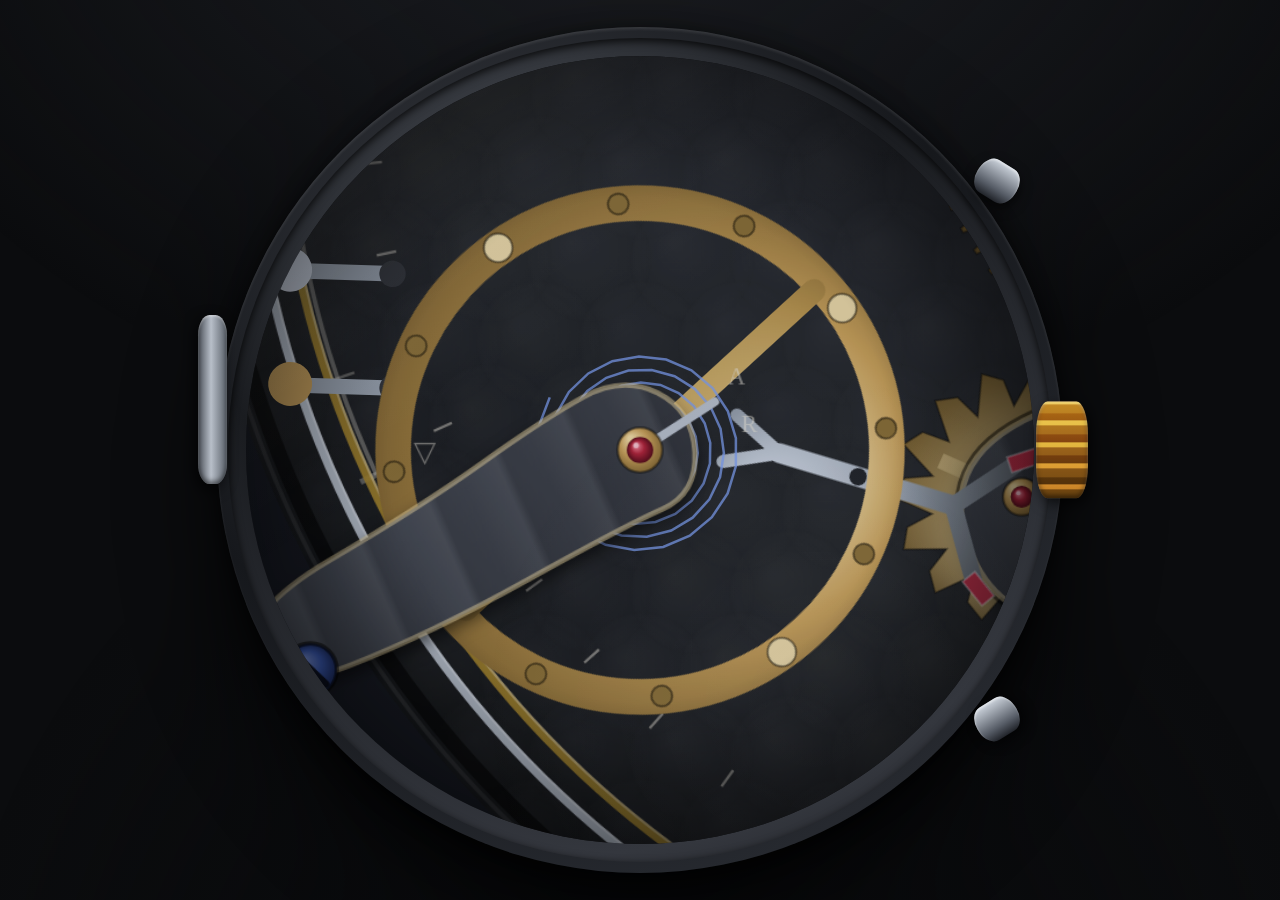
==== index.html @ 1015d430 "The Escapement: a grand complication the size of a room Real gear train (barrel to balance, 18000 A/" ====
<!doctype html>
<html lang="en">
<head>
<meta charset="utf-8">
<meta name="viewport" content="width=device-width, initial-scale=1">
<title>The Escapement · a Desert Data Labs experience</title>
<meta name="description" content="A grand complication the size of a room. Real gears, your real time. Wind it, chime it, take it apart.">
<meta property="og:title" content="The Escapement · Desert Data Labs">
<meta property="og:description" content="A mechanical watch the size of a room, keeping your time. Wind it. Chime it. Take it apart.">
<meta property="og:type" content="website">
<meta property="og:url" content="https://tgilbert14.github.io/escapement/">
<meta property="og:image" content="https://tgilbert14.github.io/escapement/og-card.png">
<meta property="og:image:width" content="1200">
<meta property="og:image:height" content="630">
<meta name="twitter:card" content="summary_large_image">
<meta name="twitter:image" content="https://tgilbert14.github.io/escapement/og-card.png">
<meta name="theme-color" content="#0b0c0e">
<link rel="canonical" href="https://tgilbert14.github.io/escapement/">
<link rel="icon" href="data:image/svg+xml,%3Csvg xmlns='http://www.w3.org/2000/svg' viewBox='0 0 64 64'%3E%3Ccircle cx='32' cy='32' r='26' fill='none' stroke='%23c8a05a' stroke-width='4'/%3E%3Ccircle cx='32' cy='32' r='11' fill='none' stroke='%236c86c9' stroke-width='3'/%3E%3Cpath d='M32 32 L32 14' stroke='%236c86c9' stroke-width='3' stroke-linecap='round'/%3E%3C/svg%3E">
</head>
<body>
<style>
/* THE ESCAPEMENT — tokens. One brand source: charcoal room, brass and rhodium
   metalwork, thermally-blued steel as the single accent, ruby jewels. */
:root {
  --ink: #0b0c0e;            /* the room */
  --ink-2: #131519;          /* raised charcoal */
  --paper: #e8e2d4;          /* engraved silver-cream */
  --paper-dim: #9a958a;      /* secondary engraving */
  --brass: #c8a05a;          /* gilt wheels */
  --brass-hi: #f0d9a2;       /* brass specular */
  --brass-lo: #6d5426;       /* brass shadow */
  --rhodium: #aab2bc;        /* bridge steelwork */
  --rhodium-hi: #e3e9f0;
  --rhodium-lo: #565c66;
  --blued: #3e5fb8;          /* thermally blued screws + hands */
  --blued-hi: #7fa0ef;
  --ruby: #b0263c;           /* jewel bearings */
  --lume: #b9e6c8;           /* night lume */
  --focus: #7fa0ef;

  --serif: 'Georgia', 'Times New Roman', serif;
  --mono: 'Consolas', 'SF Mono', monospace;

  --case-w: min(94vmin, 1040px);
}


/* THE ESCAPEMENT — shell. The case is furniture fixed to the viewport;
   the movement lives inside it on canvas. Controls are real buttons ON the case. */
* { box-sizing: border-box; margin: 0; padding: 0; }

html, body {
  height: 100%;
  background: var(--ink);
  color: var(--paper);
  font-family: var(--serif);
  overflow: hidden;
}

/* The room: a faint cone of light from above, charcoal falloff. */
body::before {
  content: '';
  position: fixed; inset: 0;
  background:
    radial-gradient(120vmax 90vmax at 50% -20%, #1c1e23 0%, transparent 55%),
    radial-gradient(90vmax 90vmax at 50% 120%, #08090b 0%, transparent 60%);
  pointer-events: none;
}

.sr-only {
  position: absolute; width: 1px; height: 1px;
  clip-path: inset(50%); overflow: hidden; white-space: nowrap;
}

/* ---- masthead: the only words in the room ---- */
.masthead {
  position: fixed; top: 28px; left: 34px; z-index: 30;
  letter-spacing: .04em;
}
.masthead .eyebrow {
  font-family: var(--mono);
  font-size: 10px; letter-spacing: .34em;
  color: var(--paper-dim);
  text-transform: uppercase;
  margin-bottom: 7px;
}
.masthead h1 {
  font-size: clamp(21px, 3.2vmin, 30px);
  font-weight: 400;
  font-variant: small-caps;
  letter-spacing: .14em;
  color: var(--paper);
  text-shadow: 0 1px 0 #000;
}
.masthead .beat {
  font-family: var(--mono);
  font-size: 10px; letter-spacing: .22em;
  color: var(--brass);
  margin-top: 6px;
}

/* ---- the case ---- */
.room {
  position: fixed; inset: 0;
  display: grid; place-items: center;
}
.case {
  position: relative;
  width: var(--case-w); height: var(--case-w);
  border-radius: 50%;
  /* polished bezel: two rings of metal + inner shadow well */
  background:
    radial-gradient(circle at 38% 30%, #3a3d44 0%, #16181c 52%, #26292f 78%, #0c0d10 100%);
  box-shadow:
    0 40px 90px rgba(0,0,0,.75),
    0 4px 18px rgba(0,0,0,.6),
    inset 0 2px 3px rgba(255,255,255,.10);
}
.case::before { /* bezel lip */
  content: '';
  position: absolute; inset: 1.35%;
  border-radius: 50%;
  background: radial-gradient(circle at 40% 28%, #585d66 0%, #1a1c20 45%, #34373e 76%, #101114 100%);
  box-shadow: inset 0 3px 9px rgba(0,0,0,.8);
}
.case::after { /* crystal glare, above the canvas */
  content: '';
  position: absolute; inset: 3.4%;
  border-radius: 50%;
  background:
    linear-gradient(148deg, rgba(255,255,255,.075) 0%, rgba(255,255,255,.015) 26%, transparent 42%),
    radial-gradient(circle at 72% 82%, rgba(255,255,255,.03), transparent 40%);
  pointer-events: none;
  z-index: 6;
}
#movement {
  position: absolute; inset: 3.4%;
  width: 93.2%; height: 93.2%;
  border-radius: 50%;
  display: block;
  background: #101114;
  cursor: grab;
  z-index: 4;
  touch-action: none;
}
#movement.dragging { cursor: grabbing; }

/* ---- case furniture: crown, repeater slide, chrono pushers ---- */
.ctl {
  position: absolute; z-index: 20;
  border: 0; cursor: pointer;
  -webkit-tap-highlight-color: transparent;
}
.ctl::after { /* invisible hit-area expansion: gloved thumbs welcome */
  content: '';
  position: absolute; inset: -12px;
}
.ctl:focus-visible { outline: 2px solid var(--focus); outline-offset: 3px; }

/* the crown — right, 3 o'clock */
.ctl-crown {
  right: calc(-1 * var(--case-w) * 0.030);
  top: 50%;
  width: calc(var(--case-w) * 0.062);
  height: calc(var(--case-w) * 0.115);
  transform: translateY(-50%);
  border-radius: 22% / 34%;
  background:
    repeating-linear-gradient(0deg, #7c6534 0 9%, #d9b877 9% 14%, #57431e 14% 22%),
    linear-gradient(0deg, #6d5426, #c8a05a);
  background-blend-mode: overlay;
  box-shadow: 3px 5px 14px rgba(0,0,0,.65), inset 0 2px 3px rgba(255,255,255,.28), inset 0 -3px 5px rgba(0,0,0,.5);
}
.ctl-crown.glint { animation: crownGlint 2.1s ease-in-out infinite; }
@keyframes crownGlint {
  0%, 100% { box-shadow: 3px 5px 14px rgba(0,0,0,.65), inset 0 2px 3px rgba(255,255,255,.28), 0 0 0 0 rgba(240,217,162,0); }
  50%      { box-shadow: 3px 5px 14px rgba(0,0,0,.65), inset 0 2px 3px rgba(255,255,255,.28), 0 0 26px 4px rgba(240,217,162,.5); }
}
.ctl-crown:active { transform: translateY(-50%) translateX(2px); }

/* the repeater slide — left flank, slides down when dragged */
.ctl-slide {
  left: calc(-1 * var(--case-w) * 0.022);
  top: 34%;
  width: calc(var(--case-w) * 0.034);
  height: calc(var(--case-w) * 0.20);
  border-radius: 40% / 12%;
  background: linear-gradient(90deg, #4b5058, #b8bfc9 45%, #596069 100%);
  box-shadow: -3px 5px 14px rgba(0,0,0,.65), inset 0 2px 2px rgba(255,255,255,.35), inset 0 -3px 5px rgba(0,0,0,.5);
  transition: transform .18s ease-out;
}
.ctl-slide.armed { background: linear-gradient(90deg, #4b5058, #d7ddE6 45%, #596069 100%); }

/* chrono pushers — 2 and 4 o'clock */
.ctl-push {
  width: calc(var(--case-w) * 0.052);
  height: calc(var(--case-w) * 0.045);
  border-radius: 30% / 46%;
  background: linear-gradient(180deg, #cdd4dd, #565c66 70%, #21242a);
  box-shadow: 3px 4px 12px rgba(0,0,0,.6), inset 0 2px 2px rgba(255,255,255,.4);
}
.ctl-push.a { right: calc(var(--case-w) * 0.052); top: calc(var(--case-w) * 0.16); transform: rotate(32deg); }
.ctl-push.b { right: calc(var(--case-w) * 0.052); bottom: calc(var(--case-w) * 0.16); transform: rotate(-32deg); }
.ctl-push.a:active { transform: rotate(32deg) translateX(3px); }
.ctl-push.b:active { transform: rotate(-32deg) translateX(3px); }

/* ---- the deck: view + sound chips, bottom center ---- */
.deck {
  position: fixed; bottom: 22px; left: 50%; transform: translateX(-50%);
  display: flex; gap: 10px; z-index: 30;
}
.deck button {
  font-family: var(--mono);
  font-size: 10px; letter-spacing: .26em; text-transform: uppercase;
  color: var(--paper-dim);
  background: rgba(19,21,25,.72);
  border: 1px solid #2b2e35;
  border-radius: 999px;
  padding: 9px 18px 8px;
  cursor: pointer;
  backdrop-filter: blur(4px);
  transition: color .2s, border-color .2s;
}
.deck button:hover { color: var(--paper); border-color: #4a4f59; }
.deck button[aria-pressed="true"] { color: var(--brass); border-color: var(--brass-lo); }
.deck button:focus-visible { outline: 2px solid var(--focus); outline-offset: 2px; }

/* ---- arrival ---- */
.masthead, .deck { opacity: 1; transition: opacity 1.2s ease .2s; }
body.arriving .masthead, body.arriving .deck { opacity: 0; }

/* ---- noscript brochure ---- */
.brochure {
  position: fixed; inset: 0; z-index: 40;
  display: grid; place-items: center;
  background: var(--ink);
  text-align: center;
  padding: 5vmin;
}
.brochure svg { width: min(64vmin, 460px); height: auto; margin-bottom: 4vmin; }
.brochure p {
  font-variant: small-caps; letter-spacing: .18em;
  color: var(--paper-dim); font-size: 15px;
}

/* ---- reduced motion: the movement holds a designed pose ---- */
@media (prefers-reduced-motion: reduce) {
  .ctl-crown.glint { animation: none; }
  .masthead, .deck { transition: none; }
}

@media (forced-colors: active) {
  .deck button, .ctl { border: 1px solid ButtonText; }
}

/* phones: tuck the masthead, leave air for the crown and slide */
@media (max-width: 560px) {
  .masthead { top: 14px; left: 16px; }
  .masthead h1 { font-size: 18px; }
  :root { --case-w: min(89vw, 92vmin); }
  .ctl::after { inset: -15px; }
}

</style>
<a class="sr-only" href="#deck">Skip to controls</a>

<header class="masthead">
  <p class="eyebrow">Desert Data Labs</p>
  <h1>The Escapement</h1>
  <p class="beat" id="beat-line">18,000 A/H · KEEPING YOUR TIME</p>
</header>

<main class="room">
  <div class="case" id="case">
    <canvas id="movement" aria-hidden="true"></canvas>
    <button id="crown" class="ctl ctl-crown" aria-label="Winding crown. Hold to wind the mainspring."></button>
    <button id="slide" class="ctl ctl-slide" aria-label="Repeater slide. Chimes the current time on gongs."></button>
    <button id="push-a" class="ctl ctl-push a" aria-label="Chronograph start and stop"></button>
    <button id="push-b" class="ctl ctl-push b" aria-label="Chronograph reset"></button>
  </div>

  <nav class="deck" id="deck" aria-label="Views and sound">
    <button id="plan-toggle" aria-pressed="false">Plan</button>
    <button id="sound-toggle" aria-pressed="false">Sound</button>
  </nav>

  <p class="sr-only" role="status" aria-live="polite" id="sr-status"></p>

  <noscript>
    <div class="brochure">
      <div>
        <svg viewBox="0 0 400 400" role="img" aria-label="A mechanical watch movement: balance wheel, gear train, and mainspring barrel under striped bridges.">
          <circle cx="200" cy="200" r="192" fill="none" stroke="#34373e" stroke-width="8"/>
          <circle cx="200" cy="200" r="178" fill="#15171b"/>
          <g fill="none" stroke="#c8a05a" stroke-width="3">
            <circle cx="152" cy="122" r="64"/>
            <circle cx="200" cy="200" r="46"/>
            <circle cx="258" cy="238" r="38"/>
            <circle cx="226" cy="292" r="30"/>
          </g>
          <g fill="none" stroke="#6d5426" stroke-width="1.5">
            <circle cx="152" cy="122" r="52"/>
            <circle cx="200" cy="200" r="34"/>
            <circle cx="258" cy="238" r="27"/>
          </g>
          <circle cx="130" cy="286" r="52" fill="none" stroke="#aab2bc" stroke-width="4"/>
          <circle cx="130" cy="286" r="40" fill="none" stroke="#565c66" stroke-width="2"/>
          <path d="M130 286 m-26 0 a26 26 0 1 1 52 0" fill="none" stroke="#3e5fb8" stroke-width="2"/>
          <g stroke="#b0263c" fill="#b0263c">
            <circle cx="152" cy="122" r="5"/>
            <circle cx="200" cy="200" r="5"/>
            <circle cx="258" cy="238" r="4"/>
            <circle cx="130" cy="286" r="5"/>
          </g>
          <path d="M200 200 L200 96" stroke="#3e5fb8" stroke-width="4" stroke-linecap="round"/>
          <path d="M200 200 L252 232" stroke="#3e5fb8" stroke-width="6" stroke-linecap="round"/>
        </svg>
        <p>A mechanical watch the size of a room, keeping your time.<br>Wound by hand. Chimed on demand. JavaScript is its mainspring.</p>
      </div>
    </div>
  </noscript>
</main>

<script>
'use strict';
/* THE ESCAPEMENT — boot. One namespace, one rAF ticker (stops when the tab
   hides or nothing animates), one DPR-capped canvas, storage with a seatbelt. */
const E = {};

/* ---- storage (private mode / blocked storage must never throw) ---- */
E.store = {
  get(k, d) { try { const v = localStorage.getItem('esc-' + k); return v === null ? d : JSON.parse(v); } catch { return d; } },
  set(k, v) { try { localStorage.setItem('esc-' + k, JSON.stringify(v)); } catch { /* private mode */ } },
};

/* ---- environment ---- */
E.rm = matchMedia('(prefers-reduced-motion: reduce)');
E.DPR = () => Math.min(devicePixelRatio || 1, 2); /* the phone-cook cap */

/* ---- the one ticker ---- */
E.ticker = (() => {
  const tasks = new Set();
  let rafId = null, last = 0;
  function frame(now) {
    rafId = null;
    const dt = Math.min(50, now - last) || 16; last = now;
    for (const t of [...tasks]) { if (t(dt, now) === false) tasks.delete(t); }
    if (tasks.size && !document.hidden) rafId = requestAnimationFrame(frame);
  }
  function kick() { if (rafId === null && tasks.size && !document.hidden) { last = performance.now(); rafId = requestAnimationFrame(frame); } }
  document.addEventListener('visibilitychange', () => { if (!document.hidden) kick(); });
  return {
    add(t) { tasks.add(t); kick(); return () => tasks.delete(t); },
    kick,
  };
})();

/* ---- the movement canvas ---- */
E.cv = document.getElementById('movement');
E.cx = E.cv.getContext('2d');

/* World space: the movement is authored in a fixed unit square, radius R=520
   (plate 480 + margin). Camera maps world -> canvas pixels. */
E.R = 520;
E.cam = { x: 0, y: 0, z: 1, tz: 1, tx: 0, ty: 0 }; /* current + targets, lerped in render */

E.view = { w: 0, h: 0, px: 1 }; /* css size + device pixel ratio actually applied */
E.resize = () => {
  const r = E.cv.getBoundingClientRect();
  if (!r.width) return;
  const px = E.DPR();
  const w = Math.round(r.width * px), h = Math.round(r.height * px);
  if (w === E.cv.width && h === E.cv.height) return;
  E.cv.width = w; E.cv.height = h;
  E.view = { w: r.width, h: r.height, px };
  E.baseScale = (Math.min(w, h) / 2) / E.R; /* world fits the circle at z=1 */
  if (E.forge && E.forge.rebake) E.forge.rebake();
  E.ticker.kick();
};
addEventListener('resize', () => { clearTimeout(E._rzT); E._rzT = setTimeout(E.resize, 120); });

/* world -> device px */
E.w2s = (wx, wy) => {
  const s = E.baseScale * E.cam.z;
  return [E.cv.width / 2 + (wx - E.cam.x) * s, E.cv.height / 2 + (wy - E.cam.y) * s];
};
/* device px -> world */
E.s2w = (sx, sy) => {
  const s = E.baseScale * E.cam.z;
  return [(sx - E.cv.width / 2) / s + E.cam.x, (sy - E.cv.height / 2) / s + E.cam.y];
};

/* ---- helpers ---- */
E.TAU = Math.PI * 2;
E.clamp = (v, a, b) => Math.max(a, Math.min(b, v));
E.lerp = (a, b, t) => a + (b - a) * t;
E.ease = t => t < .5 ? 2 * t * t : 1 - Math.pow(-2 * t + 2, 2) / 2;

/* seeded PRNG for stable decorative randomness (screw slot angles, perlage jitter) */
E.mulberry = (seed) => () => {
  seed |= 0; seed = seed + 0x6D2B79F5 | 0;
  let t = Math.imul(seed ^ seed >>> 15, 1 | seed);
  t = t + Math.imul(t ^ t >>> 7, 61 | t) ^ t;
  return ((t ^ t >>> 14) >>> 0) / 4294967296;
};

/* announce to screen readers (rate-limited by callers) */
E.say = (msg) => { const el = document.getElementById('sr-status'); if (el) el.textContent = msg; };


/* THE ESCAPEMENT — time. The movement keeps the visitor's REAL local time
   through a real gear train:

     barrel ─ center wheel (1 rev/h) ─ third (×7.5) ─ fourth (1 rev/min)
                                                        └─ escape (×10, 15 teeth)
                                                             └─ pallet ─ balance

   18,000 A/H: the balance beats 5 times a second (period 400ms). Stepped
   wheels advance on the 200ms tick grid; the minute and hour creep
   continuously, exactly like the metal would.

   The mainspring is real theater: it drains (even while you are away),
   the balance dies when it empties, and winding the crown brings the watch
   back — then the hands SPIN to catch up with the true time, because the
   movement always knows what time it really is. */
E.time = (() => {
  const BEAT = 200;                    /* ms per tick */
  const DRAIN = 1 / 480;               /* full reserve = 8 minutes of run */
  const WIND = 0.05;                   /* reserve per crown click */
  const SYNODIC = 29.530588853;        /* days */
  const NEWMOON = Date.UTC(2000, 0, 6, 18, 14) / 86400000; /* epoch, in days */

  const T = {
    phase: 'run',        /* run | die | stop | spin */
    reserve: 0.55,
    deficit: 0,          /* ms the display lags true time (grows while stopped) */
    dieT0: 0,            /* when dying started */
    spinT0: 0, spinFrom: 0,
    amp: 1,              /* balance amplitude factor 0..1 */
    chrono: { on: false, ms: 0 },
    justTicked: false,
  };

  /* ---- persistence: the watch remembers being left alone ---- */
  const saved = E.store.get('movement', null);
  if (saved && saved.at) {
    const gone = Math.max(0, Date.now() - saved.at) / 1000;
    const wasRunning = saved.phase !== 'stop';
    let reserve = saved.reserve, deficit = saved.deficit || 0;
    if (wasRunning) {
      const ranFor = Math.min(gone, reserve / DRAIN);
      reserve -= ranFor * DRAIN;
      deficit += (gone - ranFor) * 1000;
    } else {
      deficit += gone * 1000;
    }
    T.reserve = E.clamp(reserve, 0, 1);
    T.deficit = deficit;
    T.phase = T.reserve <= 0.001 ? 'stop' : 'run';
    T.amp = T.phase === 'run' ? 1 : 0;
    if (saved.chrono) T.chrono.ms = saved.chrono;
  }
  const persist = () => E.store.set('movement', {
    at: Date.now(), reserve: T.reserve, deficit: Math.round(T.deficit),
    phase: T.phase === 'stop' ? 'stop' : 'run', chrono: Math.round(T.chrono.ms),
  });
  setInterval(persist, 10000);
  addEventListener('pagehide', persist);

  /* ---- the display clock ---- */
  const dispMs = () => Date.now() - T.deficit;

  /* per-frame advance (called from the render loop) */
  let lastTicks = Math.floor(dispMs() / BEAT);
  function step(dt) {
    const dts = dt / 1000;
    if (T.phase === 'run' || T.phase === 'die' || T.phase === 'spin') {
      if (T.phase !== 'spin') T.reserve = Math.max(0, T.reserve - dts * DRAIN);
      if (T.chrono.on && T.phase === 'run') T.chrono.ms += dt;
    }
    if (T.phase === 'run' && T.reserve <= 0) { T.phase = 'die'; T.dieT0 = performance.now(); }
    if (T.phase === 'die') {
      const p = (performance.now() - T.dieT0) / 8000;
      T.amp = Math.max(0, 1 - p);
      if (p >= 1) { T.phase = 'stop'; T.amp = 0; E.say('The movement has stopped. Hold the crown to wind it.'); persist(); }
    }
    if (T.phase === 'stop') { T.deficit += dt; }
    if (T.phase === 'spin') {
      const p = E.clamp((performance.now() - T.spinT0) / 2400, 0, 1);
      T.deficit = T.spinFrom * (1 - E.ease(p));
      T.amp = Math.min(1, T.amp + dts * 2);
      if (p >= 1) { T.deficit = 0; T.phase = 'run'; E.say('Wound and running. The hands have caught up with your time.'); persist(); }
    }
    /* tick detection for the sound engine + escape-wheel settle */
    const ticks = Math.floor(dispMs() / BEAT);
    T.justTicked = (T.phase === 'run' || T.phase === 'die') && ticks !== lastTicks;
    lastTicks = ticks;
  }

  /* ---- winding ---- */
  function wind(clicks = 1) {
    const before = T.reserve;
    T.reserve = E.clamp(T.reserve + WIND * clicks, 0, 1);
    if ((T.phase === 'stop' || T.phase === 'die') && T.reserve > 0.06) {
      /* she wakes: wrap the deficit to the 12h dial, then spin home */
      T.spinFrom = T.deficit % 43200000;
      T.spinT0 = performance.now();
      T.phase = 'spin';
    }
    return T.reserve - before; /* how much actually took (0 at full wind) */
  }

  /* ---- angles (radians) for every rotating part, from the display clock ---- */
  function angles() {
    const ms = dispMs();
    const tick = Math.floor(ms / BEAT);
    const tIn = (ms % BEAT) / BEAT;                 /* 0..1 inside the beat */
    /* stepped advance with a fast settle (the wheel lands, it doesn't glide) */
    const settle = Math.min(1, tIn * 6);
    const stepped = (stepsPerRev) => E.TAU * ((tick % stepsPerRev) + settle * ((T.phase === 'run' || T.phase === 'die' || T.phase === 'spin') ? 1 : 0)) / stepsPerRev;

    const s = ms / 1000;
    const running = T.phase !== 'stop';
    const d = new Date(ms);
    const secOfDay = d.getHours() * 3600 + d.getMinutes() * 60 + d.getSeconds() + d.getMilliseconds() / 1000;

    /* balance: sinusoid on the 400ms period, ticks at the zero crossings */
    const phase = (ms % (BEAT * 2)) / (BEAT * 2);
    const balance = Math.sin(phase * E.TAU) * 2.4 * T.amp; /* ±137° at full amplitude */
    /* pallet fork: square-ish wave with soft corners, ±10° */
    const fork = Math.tanh(Math.sin(phase * E.TAU) * 6) * 0.17 * (T.amp > 0.05 ? 1 : 0);

    return {
      balance, fork,
      escape: running ? stepped(30) : E.TAU * (lastTicks % 30) / 30,
      fourth: E.TAU * ((secOfDay % 60) / 60),               /* seconds hand wheel */
      third:  -E.TAU * ((secOfDay % 450) / 450),
      center: E.TAU * ((secOfDay % 3600) / 3600),           /* minute */
      hour:   E.TAU * ((secOfDay % 43200) / 43200),
      barrel: -E.TAU * ((secOfDay % 21600) / 21600),        /* 1 rev / 6h */
      moon:   E.TAU * (((ms / 86400000 - NEWMOON) / SYNODIC) % 1) / 2, /* half turn per month (two moons on the disc) */
      chronoSec: E.TAU * ((T.chrono.ms % 60000) / 60000),
      chronoMin: E.TAU * ((T.chrono.ms % 1800000) / 1800000),
      reserve: T.reserve,
      seconds: stepped(300),                                 /* 5 steps/s over 60s — small-seconds hand */
      secOfDay,
    };
  }

  /* the repeater reads the display clock the way the racks would */
  function repeaterCount() {
    const d = new Date(dispMs());
    let h = d.getHours() % 12; if (h === 0) h = 12;
    const q = Math.floor(d.getMinutes() / 15);
    const m = d.getMinutes() % 15;
    return { hours: h, quarters: q, minutes: m };
  }

  function timeLabel() {
    const d = new Date(dispMs());
    const h = d.getHours(), m = d.getMinutes();
    const h12 = (h % 12) || 12;
    return `${h12}:${String(m).padStart(2, '0')} ${h < 12 ? 'AM' : 'PM'}`;
  }

  return { T, step, wind, angles, repeaterCount, dispMs, timeLabel, persist, BEAT };
})();


/* THE ESCAPEMENT — forge. Bakes every piece of metal once (per zoom tier),
   so the frame loop only transforms sprites. All positions are SOLVED from
   real mesh constraints: two wheels touch where pitch circles are tangent.

   Layers, bottom to top: plate → barrel+moon → train wheels → gongs →
   fork → bridges → balance → cock → dial furniture → hands (live). */
E.forge = (() => {
  const TAU = E.TAU;

  /* ---------- the layout (world units, plate radius 480) ---------- */
  const L = {};
  L.plateR = 480;
  /* wheel radii: wheel = toothed pitch radius, pinion = its arbor pinion */
  L.barrel = { r: 150, pinion: 0 };
  L.center = { r: 140, pinion: 38 };
  L.third  = { r: 105, pinion: 26 };
  L.fourth = { r: 90,  pinion: 24 };
  L.escape = { r: 52,  pinion: 20 };
  L.balanceR = 125;

  /* positions: center wheel at origin; fourth fixed at 6 o'clock;
     third solved from tangency to both; barrel + escape placed on tangent circles */
  L.centerP = [0, 0];
  L.fourthP = [0, 240];
  {
    const d1 = L.center.r + L.third.pinion;       /* |C→third| */
    const d2 = L.third.r + L.fourth.pinion;       /* |third→fourth| */
    const D = 240;
    const y = (d1 * d1 - d2 * d2 + D * D) / (2 * D);
    const x = Math.sqrt(Math.max(0, d1 * d1 - y * y));
    L.thirdP = [x, y];                            /* right of the line, arcing east */
  }
  {
    const a = 233 * Math.PI / 180;                /* barrel at 10:30 */
    const d = L.barrel.r + L.center.pinion;
    L.barrelP = [Math.cos(a) * d, Math.sin(a) * d];
  }
  {
    const a = 205 * Math.PI / 180;                /* escape swings down-left off fourth */
    const d = L.fourth.r + L.escape.pinion;
    L.escapeP = [L.fourthP[0] + Math.cos(a) * d, L.fourthP[1] + Math.sin(a) * d];
  }
  {
    const a = 187 * Math.PI / 180;                /* fork reaches on toward the balance */
    L.forkP    = [L.escapeP[0] + Math.cos(a) * 75,  L.escapeP[1] + Math.sin(a) * 75];
    L.balanceP = [L.forkP[0] + Math.cos(a) * 100,   L.forkP[1] + Math.sin(a) * 100];
  }
  L.hourP   = [0, -228];    /* regulator hour ring, floating dial furniture */
  L.chronoP = [252, -6];    /* 30-minute counter */
  L.moonP   = L.barrelP;    /* moon lives in the barrel cover aperture */
  L.reserveArc = { r: 434, a0: 155 * Math.PI / 180, a1: 205 * Math.PI / 180 }; /* west rim */
  L.hammerP = [-386, 118];  /* repeater hammers, west rim inside the gongs */

  /* ---------- tiny paint helpers ---------- */
  const cvs = (w, h) => { const c = document.createElement('canvas'); c.width = w; c.height = h; return c; };
  const rnd = E.mulberry(20260716);

  function metal(ctx, r, base, hi, lo) {
    const g = ctx.createRadialGradient(-r * .4, -r * .5, r * .1, 0, 0, r * 1.25);
    g.addColorStop(0, hi); g.addColorStop(.45, base); g.addColorStop(1, lo);
    return g;
  }

  /* Geneva stripes: parallel light bands, clipped by the caller */
  function stripes(ctx, w, h, step, alpha) {
    ctx.save();
    ctx.globalAlpha = alpha;
    ctx.rotate(-0.42);
    for (let x = -w; x < w; x += step) {
      const g = ctx.createLinearGradient(x, 0, x + step, 0);
      g.addColorStop(0, 'rgba(255,255,255,0)');
      g.addColorStop(.5, 'rgba(255,255,255,.13)');
      g.addColorStop(.62, 'rgba(0,0,0,.14)');
      g.addColorStop(1, 'rgba(0,0,0,0)');
      ctx.fillStyle = g;
      ctx.fillRect(x, -h, step, h * 2);
    }
    ctx.restore();
  }

  /* perlage: overlapping brushed circles on the mainplate */
  function perlage(ctx, R, step, alpha) {
    ctx.save();
    ctx.globalAlpha = alpha;
    for (let y = -R; y < R; y += step * .82) {
      for (let x = -R; x < R; x += step) {
        const ox = x + ((Math.round(y / (step * .82)) % 2) ? step / 2 : 0) + (rnd() - .5) * 2;
        if (ox * ox + y * y > R * R) continue;
        const g = ctx.createRadialGradient(ox - step * .18, y - step * .18, 0, ox, y, step * .62);
        g.addColorStop(0, 'rgba(255,255,255,.05)');
        g.addColorStop(.8, 'rgba(255,255,255,.012)');
        g.addColorStop(1, 'rgba(0,0,0,.03)');
        ctx.fillStyle = g;
        ctx.beginPath(); ctx.arc(ox, y, step * .62, 0, TAU); ctx.fill();
      }
    }
    ctx.restore();
  }

  function screw(ctx, x, y, r, slotA) {
    ctx.save(); ctx.translate(x, y);
    const g = ctx.createRadialGradient(-r * .3, -r * .4, 0, 0, 0, r);
    g.addColorStop(0, '#8fa6e8'); g.addColorStop(.55, '#3e5fb8'); g.addColorStop(1, '#1c2c60');
    ctx.fillStyle = g;
    ctx.beginPath(); ctx.arc(0, 0, r, 0, TAU); ctx.fill();
    ctx.strokeStyle = 'rgba(0,0,0,.55)'; ctx.lineWidth = r * .16; ctx.stroke();
    ctx.rotate(slotA);
    ctx.strokeStyle = 'rgba(8,10,20,.9)'; ctx.lineWidth = r * .3;
    ctx.beginPath(); ctx.moveTo(-r * .78, 0); ctx.lineTo(r * .78, 0); ctx.stroke();
    ctx.restore();
  }

  function jewel(ctx, x, y, r) {
    ctx.save(); ctx.translate(x, y);
    /* gold chaton */
    ctx.fillStyle = metal(ctx, r * 1.8, '#c8a05a', '#f0d9a2', '#6d5426');
    ctx.beginPath(); ctx.arc(0, 0, r * 1.7, 0, TAU); ctx.fill();
    ctx.strokeStyle = 'rgba(0,0,0,.4)'; ctx.lineWidth = 1.2; ctx.stroke();
    const g = ctx.createRadialGradient(-r * .35, -r * .4, 0, 0, 0, r);
    g.addColorStop(0, '#ff97a8'); g.addColorStop(.5, '#b0263c'); g.addColorStop(1, '#570e1c');
    ctx.fillStyle = g;
    ctx.beginPath(); ctx.arc(0, 0, r, 0, TAU); ctx.fill();
    ctx.fillStyle = 'rgba(255,255,255,.5)';
    ctx.beginPath(); ctx.arc(-r * .3, -r * .35, r * .22, 0, TAU); ctx.fill();
    ctx.restore();
  }

  /* a toothed wheel sprite: rim, teeth, face, crescent spoke cutouts, arbor */
  function bakeWheel(spec) {
    const { r, teeth, spokes, style, pinion, px } = spec;
    const pad = 6;
    const S = Math.ceil((r + pad) * 2 * px);
    const c = cvs(S, S), ctx = c.getContext('2d');
    ctx.translate(S / 2, S / 2); ctx.scale(px, px);

    const toothH = Math.max(5, r * 0.075);
    const rootR = r - toothH * 0.4;

    /* teeth: rounded trapezoids around the rim */
    ctx.beginPath();
    for (let i = 0; i < teeth; i++) {
      const a = (i / teeth) * TAU;
      const w = (TAU / teeth);
      const t0 = a - w * .26, t1 = a - w * .10, t2 = a + w * .10, t3 = a + w * .26;
      ctx.lineTo(Math.cos(t0) * rootR, Math.sin(t0) * rootR);
      ctx.lineTo(Math.cos(t1) * (r + toothH * .6), Math.sin(t1) * (r + toothH * .6));
      ctx.lineTo(Math.cos(t2) * (r + toothH * .6), Math.sin(t2) * (r + toothH * .6));
      ctx.lineTo(Math.cos(t3) * rootR, Math.sin(t3) * rootR);
    }
    ctx.closePath();
    const brass = style === 'steel'
      ? { base: '#9aa3ad', hi: '#dfe6ee', lo: '#4b5157' }
      : { base: '#c8a05a', hi: '#f0d9a2', lo: '#6d5426' };
    ctx.fillStyle = metal(ctx, r, brass.base, brass.hi, brass.lo);
    ctx.fill();
    ctx.strokeStyle = 'rgba(0,0,0,.35)'; ctx.lineWidth = 1; ctx.stroke();

    /* face ring + inner web */
    ctx.beginPath(); ctx.arc(0, 0, rootR * .995, 0, TAU);
    ctx.fillStyle = metal(ctx, rootR, brass.base, brass.hi, brass.lo);
    ctx.fill();

    /* crescent cutouts between spokes (see the plate through the wheel) */
    if (spokes > 0) {
      ctx.save();
      ctx.globalCompositeOperation = 'destination-out';
      const inner = Math.max(pinion + 14, r * .24), outer = rootR * .82;
      for (let i = 0; i < spokes; i++) {
        const a0 = (i / spokes) * TAU + 0.16, a1 = ((i + 1) / spokes) * TAU - 0.16;
        ctx.beginPath();
        ctx.arc(0, 0, outer, a0, a1);
        ctx.arc(0, 0, inner, a1, a0, true);
        ctx.closePath(); ctx.fill();
      }
      ctx.restore();
      /* bevel the spoke edges with a hairline */
      ctx.strokeStyle = 'rgba(255,255,255,.18)'; ctx.lineWidth = 1.1;
      for (let i = 0; i < spokes; i++) {
        const a0 = (i / spokes) * TAU + 0.16, a1 = ((i + 1) / spokes) * TAU - 0.16;
        ctx.beginPath(); ctx.arc(0, 0, outer, a0, a1); ctx.stroke();
        ctx.beginPath(); ctx.arc(0, 0, inner, a0, a1); ctx.stroke();
      }
    }

    /* pinion + arbor */
    if (pinion) {
      ctx.fillStyle = metal(ctx, pinion, '#9aa3ad', '#dfe6ee', '#4b5157');
      ctx.beginPath(); ctx.arc(0, 0, pinion, 0, TAU); ctx.fill();
      ctx.strokeStyle = 'rgba(0,0,0,.4)'; ctx.lineWidth = 1; ctx.stroke();
      /* pinion leaves */
      ctx.strokeStyle = 'rgba(0,0,0,.28)'; ctx.lineWidth = 1.4;
      const leaves = 8;
      for (let i = 0; i < leaves; i++) {
        const a = (i / leaves) * TAU;
        ctx.beginPath(); ctx.moveTo(Math.cos(a) * pinion * .35, Math.sin(a) * pinion * .35);
        ctx.lineTo(Math.cos(a) * pinion * .95, Math.sin(a) * pinion * .95); ctx.stroke();
      }
    }
    ctx.fillStyle = '#22252b';
    ctx.beginPath(); ctx.arc(0, 0, Math.max(3.4, r * .03), 0, TAU); ctx.fill();
    return { c, r: r + pad, px };
  }

  /* escape wheel: 15 club-shaped teeth, unmistakable at close zoom */
  function bakeEscape(px) {
    const r = L.escape.r, pad = 8;
    const S = Math.ceil((r + pad) * 2 * px);
    const c = cvs(S, S), ctx = c.getContext('2d');
    ctx.translate(S / 2, S / 2); ctx.scale(px, px);
    ctx.beginPath();
    const n = 15;
    for (let i = 0; i < n; i++) {
      const a = (i / n) * TAU;
      const tip = a, heel = a + 0.16, root = a + (TAU / n) * .55;
      ctx.lineTo(Math.cos(tip) * (r + 7), Math.sin(tip) * (r + 7));
      ctx.lineTo(Math.cos(heel) * (r + 2), Math.sin(heel) * (r + 2));
      ctx.lineTo(Math.cos(root) * (r * .8), Math.sin(root) * (r * .8));
    }
    ctx.closePath();
    ctx.fillStyle = metal(ctx, r, '#c9b078', '#f4e3b0', '#6d5426');
    ctx.fill();
    ctx.strokeStyle = 'rgba(0,0,0,.4)'; ctx.lineWidth = .9; ctx.stroke();
    ctx.globalCompositeOperation = 'destination-out';
    ctx.beginPath(); ctx.arc(0, 0, r * .52, 0, TAU); ctx.fill();
    ctx.globalCompositeOperation = 'source-over';
    ctx.strokeStyle = 'rgba(255,255,255,.2)'; ctx.lineWidth = 1;
    ctx.beginPath(); ctx.arc(0, 0, r * .52, 0, TAU); ctx.stroke();
    for (let i = 0; i < 3; i++) {
      const a = (i / 3) * TAU;
      ctx.strokeStyle = 'rgba(201,176,120,1)'; ctx.lineWidth = 7;
      ctx.beginPath(); ctx.moveTo(Math.cos(a) * r * .1, Math.sin(a) * r * .1);
      ctx.lineTo(Math.cos(a) * r * .78, Math.sin(a) * r * .78); ctx.stroke();
    }
    ctx.fillStyle = '#22252b';
    ctx.beginPath(); ctx.arc(0, 0, 3.4, 0, TAU); ctx.fill();
    return { c, r: r + pad, px };
  }

  /* balance wheel sprite: two-arm wheel with a polished rim + timing screws */
  function bakeBalance(px) {
    const r = L.balanceR, pad = 10;
    const S = Math.ceil((r + pad) * 2 * px);
    const c = cvs(S, S), ctx = c.getContext('2d');
    ctx.translate(S / 2, S / 2); ctx.scale(px, px);
    /* rim */
    ctx.lineWidth = r * .13;
    ctx.strokeStyle = metal(ctx, r, '#c8a05a', '#f0d9a2', '#6d5426');
    ctx.beginPath(); ctx.arc(0, 0, r * .9, 0, TAU); ctx.stroke();
    /* timing screws on the rim */
    for (let i = 0; i < 12; i++) {
      const a = (i / 12) * TAU + .13;
      const sr = i % 3 === 0 ? r * .052 : r * .038;
      ctx.save();
      ctx.translate(Math.cos(a) * r * .9, Math.sin(a) * r * .9);
      ctx.fillStyle = i % 3 === 0 ? '#e9d6a4' : '#8a6f38';
      ctx.beginPath(); ctx.arc(0, 0, sr, 0, TAU); ctx.fill();
      ctx.strokeStyle = 'rgba(0,0,0,.45)'; ctx.lineWidth = 1; ctx.stroke();
      ctx.restore();
    }
    /* two crossing arms */
    ctx.lineWidth = r * .085; ctx.lineCap = 'round';
    ctx.strokeStyle = metal(ctx, r, '#b6924e', '#e3c887', '#5d4720');
    ctx.beginPath(); ctx.moveTo(-r * .86, 0); ctx.lineTo(r * .86, 0); ctx.stroke();
    /* roller + staff */
    ctx.fillStyle = metal(ctx, 14, '#9aa3ad', '#dfe6ee', '#4b5157');
    ctx.beginPath(); ctx.arc(0, 0, 13, 0, TAU); ctx.fill();
    /* impulse jewel on the roller (drives the fork horns) */
    ctx.fillStyle = '#d84a60';
    ctx.beginPath(); ctx.arc(0, -17, 4.2, 0, TAU); ctx.fill();
    return { c, r: r + pad, px };
  }

  /* pallet fork sprite (drawn pointing +y toward the escape wheel) */
  function bakeFork(px) {
    const len = 78, pad = 26;
    const S = Math.ceil((len + pad) * 2 * px);
    const c = cvs(S, S), ctx = c.getContext('2d');
    ctx.translate(S / 2, S / 2); ctx.scale(px, px);
    ctx.strokeStyle = metal(ctx, len, '#9aa3ad', '#dfe6ee', '#4b5157');
    ctx.lineWidth = 9; ctx.lineCap = 'round';
    /* the stem: pivot at origin; horns toward -y (balance); pallets toward +y (escape) */
    ctx.beginPath(); ctx.moveTo(0, -len * .48); ctx.lineTo(0, len * .58); ctx.stroke();
    /* fork horns */
    ctx.lineWidth = 6;
    ctx.beginPath(); ctx.moveTo(0, -len * .48); ctx.lineTo(-11, -len * .78); ctx.stroke();
    ctx.beginPath(); ctx.moveTo(0, -len * .48); ctx.lineTo(11, -len * .78); ctx.stroke();
    /* pallet arms + ruby pallet stones */
    ctx.lineWidth = 8;
    ctx.beginPath(); ctx.moveTo(0, len * .58); ctx.lineTo(-30, len * .82); ctx.stroke();
    ctx.beginPath(); ctx.moveTo(0, len * .58); ctx.lineTo(26, len * .86); ctx.stroke();
    for (const [x, y, a] of [[-33, len * .86, .6], [29, len * .9, -.6]]) {
      ctx.save(); ctx.translate(x, y); ctx.rotate(a);
      ctx.fillStyle = '#c23049';
      ctx.fillRect(-3.6, -7, 7.2, 14);
      ctx.strokeStyle = 'rgba(255,255,255,.35)'; ctx.lineWidth = 1;
      ctx.strokeRect(-3.6, -7, 7.2, 14);
      ctx.restore();
    }
    ctx.fillStyle = '#22252b';
    ctx.beginPath(); ctx.arc(0, 0, 4, 0, TAU); ctx.fill();
    return { c, r: len + pad, px, pivotShift: 0 };
  }

  /* ---------- the static plates ---------- */
  function engravedArc(ctx, text, cx, cy, r, a0, a1, size, color, flip) {
    ctx.save();
    ctx.fillStyle = color;
    ctx.font = `${size}px Georgia, serif`;
    ctx.textAlign = 'center'; ctx.textBaseline = 'middle';
    const n = text.length;
    for (let i = 0; i < n; i++) {
      const a = a0 + (a1 - a0) * (n === 1 ? .5 : i / (n - 1));
      ctx.save();
      ctx.translate(cx + Math.cos(a) * r, cy + Math.sin(a) * r);
      ctx.rotate(a + (flip ? -1 : 1) * Math.PI / 2);
      ctx.fillText(text[i], 0, 0);
      ctx.restore();
    }
    ctx.restore();
  }

  function bakePlate(px) {
    const R = L.plateR, pad = 40;
    const S = Math.ceil((R + pad) * 2 * px);
    const c = cvs(S, S), ctx = c.getContext('2d');
    ctx.translate(S / 2, S / 2); ctx.scale(px, px);

    /* mainplate: dark rhodium, vignetted */
    const g = ctx.createRadialGradient(-R * .3, -R * .4, R * .1, 0, 0, R * 1.05);
    g.addColorStop(0, '#2e3138'); g.addColorStop(.6, '#212429'); g.addColorStop(1, '#141619');
    ctx.fillStyle = g;
    ctx.beginPath(); ctx.arc(0, 0, R, 0, TAU); ctx.fill();
    ctx.save();
    ctx.beginPath(); ctx.arc(0, 0, R, 0, TAU); ctx.clip();
    perlage(ctx, R, 46, .8);
    ctx.restore();

    /* rim step */
    ctx.strokeStyle = 'rgba(255,255,255,.09)'; ctx.lineWidth = 2;
    ctx.beginPath(); ctx.arc(0, 0, R - 3, 0, TAU); ctx.stroke();
    ctx.strokeStyle = 'rgba(0,0,0,.55)'; ctx.lineWidth = 7;
    ctx.beginPath(); ctx.arc(0, 0, R - 9, 0, TAU); ctx.stroke();

    /* minute chapter ring: 60 ticks, applied brass dots each 5 */
    const cr = 402;
    ctx.strokeStyle = 'rgba(232,226,212,.5)';
    for (let i = 0; i < 60; i++) {
      const a = (i / 60) * TAU - Math.PI / 2;
      const long = i % 5 === 0;
      ctx.lineWidth = long ? 3 : 1.2;
      ctx.beginPath();
      ctx.moveTo(Math.cos(a) * (cr - (long ? 16 : 9)), Math.sin(a) * (cr - (long ? 16 : 9)));
      ctx.lineTo(Math.cos(a) * cr, Math.sin(a) * cr);
      ctx.stroke();
    }

    /* engravings */
    engravedArc(ctx, 'DESERT DATA LABS', 0, 0, 448, Math.PI * .5 + .62, Math.PI * .5 - .62, 21, 'rgba(232,226,212,.42)', true);
    engravedArc(ctx, 'CAL. DDL-1 · 18000 A/H · 23 JEWELS', 0, 0, 428, -Math.PI * .5 - .58, -Math.PI * .5 + .58, 16, 'rgba(200,160,90,.62)', false);

    /* power reserve track along the west rim */
    const { r: rr, a0, a1 } = L.reserveArc;
    ctx.strokeStyle = 'rgba(232,226,212,.35)'; ctx.lineWidth = 2;
    ctx.beginPath(); ctx.arc(0, 0, rr, a0, a1); ctx.stroke();
    for (let i = 0; i <= 8; i++) {
      const a = a0 + (a1 - a0) * (i / 8);
      ctx.lineWidth = i % 4 === 0 ? 2.6 : 1.2;
      ctx.beginPath();
      ctx.moveTo(Math.cos(a) * (rr - 8), Math.sin(a) * (rr - 8));
      ctx.lineTo(Math.cos(a) * (rr + 8), Math.sin(a) * (rr + 8));
      ctx.stroke();
    }
    ctx.font = '13px Georgia, serif'; ctx.fillStyle = 'rgba(232,226,212,.45)';
    ctx.textAlign = 'center';
    ctx.fillText('▲', Math.cos(a1) * (rr - 24), Math.sin(a1) * (rr - 24) + 4);
    ctx.fillText('▽', Math.cos(a0) * (rr - 24), Math.sin(a0) * (rr - 24) + 4);

    return { c, r: R + pad, px };
  }

  /* a soft blob bridge through anchor points, striped + beveled + jeweled */
  function bridgePath(ctx, pts) {
    ctx.beginPath();
    const n = pts.length;
    ctx.moveTo((pts[0][0] + pts[n - 1][0]) / 2, (pts[0][1] + pts[n - 1][1]) / 2);
    for (let i = 0; i < n; i++) {
      const p = pts[i], q = pts[(i + 1) % n];
      ctx.quadraticCurveTo(p[0], p[1], (p[0] + q[0]) / 2, (p[1] + q[1]) / 2);
    }
    ctx.closePath();
  }

  function bakeBridges(px) {
    const R = L.plateR, pad = 40;
    const S = Math.ceil((R + pad) * 2 * px);
    const c = cvs(S, S), ctx = c.getContext('2d');
    ctx.translate(S / 2, S / 2); ctx.scale(px, px);

    const drawBridge = (pts, jewels, screws_) => {
      ctx.save();
      bridgePath(ctx, pts);
      ctx.save();
      ctx.shadowColor = 'rgba(0,0,0,.6)'; ctx.shadowBlur = 18; ctx.shadowOffsetY = 8;
      ctx.fillStyle = '#3a3e46';
      ctx.fill();
      ctx.restore();
      bridgePath(ctx, pts);
      const g = ctx.createLinearGradient(-R, -R, R, R);
      g.addColorStop(0, '#4b505a'); g.addColorStop(.5, '#3c4048'); g.addColorStop(1, '#2c2f35');
      ctx.fillStyle = g; ctx.fill();
      ctx.clip();
      stripes(ctx, R * 1.5, R * 1.5, 44, .5);
      ctx.restore();
      /* anglage: polished bevel edge */
      bridgePath(ctx, pts);
      ctx.strokeStyle = 'rgba(240,217,162,.5)'; ctx.lineWidth = 2.6; ctx.stroke();
      bridgePath(ctx, pts);
      ctx.strokeStyle = 'rgba(0,0,0,.5)'; ctx.lineWidth = 5.6; ctx.save();
      ctx.globalCompositeOperation = 'destination-over'; ctx.stroke(); ctx.restore();
      for (const [x, y, r] of jewels) jewel(ctx, x, y, r);
      for (const [x, y, r] of screws_) screw(ctx, x, y, r, rnd() * TAU);
    };

    const B = L.barrelP, T3 = L.thirdP, F = L.fourthP, ES = L.escapeP;

    /* center bridge: a waisted arm from under the hour ring to the center arbor */
    drawBridge(
      [[-10, -352], [58, -308], [56, -196], [30, -120], [52, -48], [-4, -18], [-56, -60], [-40, -170], [-62, -290]],
      [[0, 0, 8]],
      [[8, -308, 12], [12, -66, 11]]
    );

    /* barrel strap: a slim bar across the barrel's south, seat for the ratchet */
    drawBridge(
      [[B[0] - 118, B[1] + 6], [B[0], B[1] - 26], [B[0] + 118, B[1] + 8], [B[0] + 96, B[1] + 62], [B[0] - 96, B[1] + 60]],
      [[B[0], B[1], 7]],
      [[B[0] - 92, B[1] + 34, 10], [B[0] + 92, B[1] + 36, 10]]
    );

    /* train bridge: a kidney over the third + fourth arbors, nothing more */
    drawBridge(
      [[T3[0] - 34, T3[1] - 34], [T3[0] + 62, T3[1] - 44], [T3[0] + 74, T3[1] + 40], [F[0] + 88, F[1] + 20], [F[0] + 52, F[1] + 88], [F[0] - 34, F[1] + 62], [T3[0] - 58, T3[1] + 42]],
      [[T3[0], T3[1], 6], [F[0], F[1], 6]],
      [[T3[0] + 44, T3[1] - 16, 10], [F[0] + 46, F[1] + 52, 10]]
    );

    /* escape cock: small tapered plate */
    drawBridge(
      [[ES[0] + 66, ES[1] - 60], [ES[0] + 96, ES[1] + 40], [ES[0] - 8, ES[1] + 66], [ES[0] - 40, ES[1] - 20]],
      [[ES[0], ES[1], 5]],
      [[ES[0] + 62, ES[1] + 18, 9]]
    );

    return { c, r: R + pad, px };
  }

  /* balance cock: its own sprite, drawn ABOVE the balance */
  function bakeCock(px) {
    const R = 250, pad = 20;
    const S = Math.ceil((R + pad) * 2 * px);
    const c = cvs(S, S), ctx = c.getContext('2d');
    ctx.translate(S / 2, S / 2); ctx.scale(px, px);
    /* authored around origin = balance staff; a slim arm reaching SW to the rim */
    const pts = [[-8, -34], [24, -18], [26, 20], [-6, 34], [-96, 84], [-168, 112], [-182, 74], [-100, 26], [-44, -14]];
    bridgePath(ctx, pts);
    ctx.save();
    ctx.shadowColor = 'rgba(0,0,0,.65)'; ctx.shadowBlur = 16; ctx.shadowOffsetY = 7;
    ctx.fillStyle = '#3d414a'; ctx.fill();
    ctx.restore();
    bridgePath(ctx, pts);
    const g = ctx.createLinearGradient(-160, -40, 40, 60);
    g.addColorStop(0, '#4d525c'); g.addColorStop(1, '#31343b');
    ctx.fillStyle = g; ctx.fill();
    ctx.save(); bridgePath(ctx, pts); ctx.clip();
    stripes(ctx, 260, 260, 36, .5);
    ctx.restore();
    bridgePath(ctx, pts);
    ctx.strokeStyle = 'rgba(240,217,162,.5)'; ctx.lineWidth = 2.4; ctx.stroke();
    /* regulator index over the staff */
    ctx.strokeStyle = '#b8bfc9'; ctx.lineWidth = 4; ctx.lineCap = 'round';
    ctx.beginPath(); ctx.moveTo(0, 0); ctx.lineTo(34, -22); ctx.stroke();
    ctx.font = '11px Georgia, serif'; ctx.fillStyle = 'rgba(232,226,212,.55)';
    ctx.fillText('A', 40, -30); ctx.fillText('R', 46, -8);
    jewel(ctx, 0, 0, 6);
    screw(ctx, -150, 100, 12, rnd() * TAU);
    return { c, r: R + pad, px };
  }

  /* barrel assembly: drum sprite (rotates), moon disc (rotates), cover (static) */
  function bakeBarrel(px) {
    const r = L.barrel.r, pad = 8;
    const S = Math.ceil((r + pad) * 2 * px);
    const c = cvs(S, S), ctx = c.getContext('2d');
    ctx.translate(S / 2, S / 2); ctx.scale(px, px);
    /* toothed rim */
    const teeth = 96, toothH = 7;
    ctx.beginPath();
    for (let i = 0; i < teeth; i++) {
      const a = (i / teeth) * TAU, w = TAU / teeth;
      ctx.lineTo(Math.cos(a) * (r - toothH), Math.sin(a) * (r - toothH));
      ctx.lineTo(Math.cos(a + w * .3) * r, Math.sin(a + w * .3) * r);
      ctx.lineTo(Math.cos(a + w * .7) * r, Math.sin(a + w * .7) * r);
    }
    ctx.closePath();
    ctx.fillStyle = metal(ctx, r, '#c8a05a', '#f0d9a2', '#6d5426');
    ctx.fill();
    ctx.strokeStyle = 'rgba(0,0,0,.35)'; ctx.lineWidth = 1; ctx.stroke();
    return { c, r: r + pad, px };
  }

  function bakeMoonDisc(px) {
    const r = 86, pad = 4;
    const S = Math.ceil((r + pad) * 2 * px);
    const c = cvs(S, S), ctx = c.getContext('2d');
    ctx.translate(S / 2, S / 2); ctx.scale(px, px);
    /* midnight-blue disc, gold stars, two moons opposite */
    const g = ctx.createRadialGradient(0, 0, 6, 0, 0, r);
    g.addColorStop(0, '#17224e'); g.addColorStop(1, '#0a1030');
    ctx.fillStyle = g;
    ctx.beginPath(); ctx.arc(0, 0, r, 0, TAU); ctx.fill();
    const rr = E.mulberry(7);
    ctx.fillStyle = '#e9d9a8';
    for (let i = 0; i < 26; i++) {
      const a = rr() * TAU, d = 18 + rr() * (r - 26);
      ctx.beginPath(); ctx.arc(Math.cos(a) * d, Math.sin(a) * d, .9 + rr() * 1.3, 0, TAU); ctx.fill();
    }
    for (const s of [1, -1]) {
      ctx.save(); ctx.translate(0, s * r * .56);
      const mg = ctx.createRadialGradient(-6, -7, 2, 0, 0, 24);
      mg.addColorStop(0, '#fdf6dd'); mg.addColorStop(1, '#cfb264');
      ctx.fillStyle = mg;
      ctx.beginPath(); ctx.arc(0, 0, 23, 0, TAU); ctx.fill();
      /* a quiet face: two craters */
      ctx.fillStyle = 'rgba(140,110,50,.4)';
      ctx.beginPath(); ctx.arc(-7, -3, 3.6, 0, TAU); ctx.fill();
      ctx.beginPath(); ctx.arc(6, 6, 4.6, 0, TAU); ctx.fill();
      ctx.restore();
    }
    return { c, r: r + pad, px };
  }

  function bakeBarrelCover(px) {
    const r = L.barrel.r, pad = 8;
    const S = Math.ceil((r + pad) * 2 * px);
    const c = cvs(S, S), ctx = c.getContext('2d');
    ctx.translate(S / 2, S / 2); ctx.scale(px, px);
    const face = r - 9;
    ctx.beginPath(); ctx.arc(0, 0, face, 0, TAU);
    ctx.fillStyle = metal(ctx, face, '#b6924e', '#e3c887', '#5d4720');
    ctx.fill();
    /* sunray brushing */
    ctx.save();
    ctx.beginPath(); ctx.arc(0, 0, face, 0, TAU); ctx.clip();
    ctx.globalAlpha = .16;
    for (let i = 0; i < 72; i++) {
      const a = (i / 72) * TAU;
      ctx.strokeStyle = i % 2 ? 'rgba(255,255,255,.5)' : 'rgba(0,0,0,.45)';
      ctx.lineWidth = 2.4;
      ctx.beginPath(); ctx.moveTo(Math.cos(a) * 26, Math.sin(a) * 26);
      ctx.lineTo(Math.cos(a) * face, Math.sin(a) * face); ctx.stroke();
    }
    ctx.restore();
    /* moon aperture: a fat crescent-topped window, NNE of center */
    ctx.save();
    ctx.globalCompositeOperation = 'destination-out';
    ctx.beginPath(); ctx.arc(0, -r * .56, 27, 0, TAU); ctx.fill();
    ctx.restore();
    ctx.strokeStyle = 'rgba(240,217,162,.7)'; ctx.lineWidth = 2.4;
    ctx.beginPath(); ctx.arc(0, -r * .56, 27, 0, TAU); ctx.stroke();
    /* ratchet wheel at center (spins while winding) is drawn live; leave a seat */
    ctx.fillStyle = 'rgba(0,0,0,.35)';
    ctx.beginPath(); ctx.arc(0, 0, 46, 0, TAU); ctx.fill();
    return { c, r: r + pad, px };
  }

  function bakeRatchet(px) {
    const r = 42, pad = 4;
    const S = Math.ceil((r + pad) * 2 * px);
    const c = cvs(S, S), ctx = c.getContext('2d');
    ctx.translate(S / 2, S / 2); ctx.scale(px, px);
    const teeth = 24;
    ctx.beginPath();
    for (let i = 0; i < teeth; i++) {
      const a = (i / teeth) * TAU;
      ctx.lineTo(Math.cos(a) * r, Math.sin(a) * r);
      ctx.lineTo(Math.cos(a + (TAU / teeth) * .55) * (r - 7), Math.sin(a + (TAU / teeth) * .55) * (r - 7));
    }
    ctx.closePath();
    ctx.fillStyle = metal(ctx, r, '#9aa3ad', '#dfe6ee', '#4b5157');
    ctx.fill();
    ctx.strokeStyle = 'rgba(0,0,0,.4)'; ctx.lineWidth = 1; ctx.stroke();
    screw(ctx, 0, 0, 12, .7);
    return { c, r: r + pad, px };
  }

  /* dial furniture: floating engraved rings (hour, seconds, chrono) — static */
  function ring(ctx, cx, cy, r, opts) {
    const { numerals, ticks, label } = opts;
    ctx.save(); ctx.translate(cx, cy);
    ctx.save();
    ctx.shadowColor = 'rgba(0,0,0,.55)'; ctx.shadowBlur = 14; ctx.shadowOffsetY = 6;
    ctx.strokeStyle = '#d8d2c2'; ctx.lineWidth = Math.max(7, r * .1);
    ctx.globalAlpha = .92;
    ctx.beginPath(); ctx.arc(0, 0, r, 0, TAU); ctx.stroke();
    ctx.restore();
    ctx.strokeStyle = 'rgba(0,0,0,.35)'; ctx.lineWidth = 1;
    ctx.beginPath(); ctx.arc(0, 0, r + Math.max(3.5, r * .05), 0, TAU); ctx.stroke();
    ctx.beginPath(); ctx.arc(0, 0, r - Math.max(3.5, r * .05), 0, TAU); ctx.stroke();
    ctx.fillStyle = '#1a1c20';
    for (let i = 0; i < ticks; i++) {
      const a = (i / ticks) * TAU - Math.PI / 2;
      const w = i % (ticks / Math.min(12, ticks)) === 0 ? 2.4 : 1.1;
      ctx.save(); ctx.translate(Math.cos(a) * r, Math.sin(a) * r); ctx.rotate(a);
      ctx.fillRect(-Math.max(3, r * .045), -w / 2, Math.max(6, r * .09), w);
      ctx.restore();
    }
    if (numerals) {
      ctx.font = `${Math.max(11, r * .21)}px Georgia, serif`;
      ctx.fillStyle = '#e8e2d4'; ctx.textAlign = 'center'; ctx.textBaseline = 'middle';
      const list = numerals;
      for (let i = 0; i < list.length; i++) {
        const a = (i / list.length) * TAU - Math.PI / 2;
        ctx.save();
        ctx.shadowColor = 'rgba(0,0,0,.6)'; ctx.shadowBlur = 5; ctx.shadowOffsetY = 2;
        ctx.fillText(list[i], Math.cos(a) * r * .74, Math.sin(a) * r * .74);
        ctx.restore();
      }
    }
    if (label) {
      ctx.font = `${Math.max(9, r * .13)}px Georgia, serif`;
      ctx.fillStyle = 'rgba(232,226,212,.55)';
      ctx.textAlign = 'center';
      ctx.fillText(label, 0, r * .42);
    }
    ctx.restore();
  }

  function bakeFurniture(px) {
    const R = L.plateR, pad = 40;
    const S = Math.ceil((R + pad) * 2 * px);
    const c = cvs(S, S), ctx = c.getContext('2d');
    ctx.translate(S / 2, S / 2); ctx.scale(px, px);
    ring(ctx, L.hourP[0], L.hourP[1], 96, { numerals: ['XII', 'II', 'IIII', 'VI', 'VIII', 'X'], ticks: 12 });
    ring(ctx, L.fourthP[0], L.fourthP[1], 74, { numerals: ['60', '20', '40'], ticks: 12 });
    ring(ctx, L.chronoP[0], L.chronoP[1], 66, { numerals: ['30', '10', '20'], ticks: 6, label: 'MIN.' });
    return { c, r: R + pad, px };
  }

  /* the two repeater gongs circling the movement + their hammers (static; hammers live) */
  function bakeGongs(px) {
    const R = L.plateR, pad = 40;
    const S = Math.ceil((R + pad) * 2 * px);
    const c = cvs(S, S), ctx = c.getContext('2d');
    ctx.translate(S / 2, S / 2); ctx.scale(px, px);
    for (const [r, tint] of [[452, '#cfd6df'], [438, '#a7852f']]) {
      ctx.strokeStyle = tint; ctx.globalAlpha = .9;
      ctx.lineWidth = 4.2;
      ctx.beginPath(); ctx.arc(0, 0, r, Math.PI * .62, Math.PI * .62 + TAU * .9, false);
      ctx.stroke();
      ctx.globalAlpha = .3; ctx.lineWidth = 1.2; ctx.strokeStyle = '#fff';
      ctx.beginPath(); ctx.arc(0, 0, r - 1.6, Math.PI * .62, Math.PI * .62 + TAU * .9, false);
      ctx.stroke();
      ctx.globalAlpha = 1;
    }
    /* gong block anchor: west rim, where the hammers reach */
    ctx.fillStyle = '#3c4048';
    ctx.beginPath(); ctx.arc(-432, 46, 15, 0, TAU); ctx.fill();
    ctx.strokeStyle = 'rgba(240,217,162,.4)'; ctx.lineWidth = 2; ctx.stroke();
    return { c, r: R + pad, px };
  }

  /* ---------- bake set + rebake on zoom tier change ---------- */
  const sprites = {};
  let bakedTier = 0;
  function bake(tier) {
    const px = Math.min(E.view.px * tier, 4);
    sprites.plate = bakePlate(Math.min(px, 2.5) * (E.baseScale || .5));
    sprites.bridges = bakeBridges(Math.min(px, 2.5) * (E.baseScale || .5));
    sprites.furniture = bakeFurniture(Math.min(px, 2.5) * (E.baseScale || .5));
    sprites.gongs = bakeGongs(Math.min(px, 2.5) * (E.baseScale || .5));
    const s = (E.baseScale || .5) * px;
    sprites.centerW = bakeWheel({ r: L.center.r, teeth: 80, spokes: 5, style: 'brass', pinion: L.center.pinion, px: s });
    sprites.thirdW = bakeWheel({ r: L.third.r, teeth: 75, spokes: 4, style: 'brass', pinion: L.third.pinion, px: s });
    sprites.fourthW = bakeWheel({ r: L.fourth.r, teeth: 80, spokes: 4, style: 'brass', pinion: L.fourth.pinion, px: s });
    sprites.hourW = bakeWheel({ r: 78, teeth: 60, spokes: 4, style: 'brass', pinion: 0, px: s });
    sprites.escapeW = bakeEscape(s);
    sprites.balance = bakeBalance(s);
    sprites.fork = bakeFork(s);
    sprites.barrel = bakeBarrel(s);
    sprites.moon = bakeMoonDisc(s);
    sprites.cover = bakeBarrelCover(s);
    sprites.ratchet = bakeRatchet(s);
    sprites.cock = bakeCock(s);
    bakedTier = tier;
  }

  function rebake() { bake(bakedTier || 1); }

  /* pick a sharper tier when the camera settles zoomed-in */
  function tierFor(z) { return z > 2.2 ? 2.5 : 1; }
  function maybeRetier() {
    const t = tierFor(E.cam.z);
    if (t !== bakedTier) bake(t);
  }

  return { L, sprites, bake, rebake, maybeRetier };
})();


/* THE ESCAPEMENT — render. One loop: advance the movement, lerp the camera,
   composite baked sprites, draw the living parts (balance, hairspring, fork,
   hands) as vectors so they stay crisp at any zoom.

   The plan view lifts the movement into its layers: every draw group takes a
   lift index; E.plan.p fans them apart. */
E.fx = {
  hammerA: 0, hammerB: 0,      /* repeater hammers, 0..1 strike pose (sound sets, render decays) */
  ratchetSpin: 0,              /* radians of ratchet wheel from winding */
  crownSpin: 0,
};
E.plan = { p: 0, on: false };  /* exploded factor */

E.render = (() => {
  const F = () => E.forge.sprites;
  const L = () => E.forge.L;
  const TAU = E.TAU;

  const LIFT_GAP = 148;        /* world units between exploded layers */
  const LAYERS = ['MAINPLATE', 'BARREL & MOONWORK', 'GOING TRAIN', 'GONGWORK', 'BRIDGEWORK', 'ESCAPEMENT', 'DIALWORK', 'HANDS'];

  function drawSprite(ctx, spr, wx, wy, rot, lift) {
    const s = E.baseScale * E.cam.z;
    const [sx, sy] = E.w2s(wx, wy - lift);
    const d = spr.r * 2 * s;
    ctx.save();
    ctx.translate(sx, sy);
    if (rot) ctx.rotate(rot);
    ctx.drawImage(spr.c, -d / 2, -d / 2, d, d);
    ctx.restore();
  }

  /* live hairspring: a breathing Archimedean spiral in blued steel */
  function drawHairspring(ctx, wx, wy, balanceA, lift) {
    const s = E.baseScale * E.cam.z;
    const [sx, sy] = E.w2s(wx, wy - lift);
    ctx.save();
    ctx.translate(sx, sy);
    ctx.rotate(balanceA * 0.22);
    const breathe = 1 + Math.sin(balanceA) * 0.05;
    ctx.strokeStyle = 'rgba(127,160,239,.75)';
    ctx.lineWidth = Math.max(.7, 1.15 * s);
    ctx.beginPath();
    const turns = 6.5, r0 = 9, r1 = 46 * breathe;
    for (let t = 0; t <= 1; t += 1 / 140) {
      const a = t * turns * TAU;
      const r = (r0 + (r1 - r0) * t) * s;
      const x = Math.cos(a) * r, y = Math.sin(a) * r;
      t === 0 ? ctx.moveTo(x, y) : ctx.lineTo(x, y);
    }
    ctx.stroke();
    ctx.restore();
  }

  function hand(ctx, wx, wy, angle, len, tail, w, color, lift, lume) {
    const s = E.baseScale * E.cam.z;
    const [sx, sy] = E.w2s(wx, wy - lift);
    ctx.save();
    ctx.translate(sx, sy);
    ctx.rotate(angle);
    ctx.shadowColor = 'rgba(0,0,0,.5)'; ctx.shadowBlur = 6 * s; ctx.shadowOffsetY = 3 * s;
    /* lozenge silhouette */
    ctx.fillStyle = color;
    ctx.beginPath();
    ctx.moveTo(-w * .55 * s, 0);
    ctx.lineTo(-w * .16 * s, -len * .72 * s);
    ctx.lineTo(0, -len * s);
    ctx.lineTo(w * .16 * s, -len * .72 * s);
    ctx.lineTo(w * .55 * s, 0);
    ctx.lineTo(w * .3 * s, tail * s);
    ctx.lineTo(-w * .3 * s, tail * s);
    ctx.closePath();
    ctx.fill();
    if (lume > 0.02) {
      ctx.shadowBlur = 0;
      ctx.globalAlpha = lume;
      ctx.strokeStyle = 'rgba(185,230,200,.9)';
      ctx.lineWidth = Math.max(1, 1.4 * s);
      ctx.beginPath(); ctx.moveTo(0, -len * .3 * s); ctx.lineTo(0, -len * .92 * s); ctx.stroke();
    }
    /* boss */
    ctx.globalAlpha = 1;
    ctx.fillStyle = '#22252b';
    ctx.beginPath(); ctx.arc(0, 0, Math.max(2.5, w * .5 * s), 0, TAU); ctx.fill();
    ctx.restore();
  }

  function drawHammers(ctx, lift) {
    const s = E.baseScale * E.cam.z;
    const P = L().hammerP;
    for (const [which, dy, pose] of [['A', -26, E.fx.hammerA], ['B', 26, E.fx.hammerB]]) {
      const [sx, sy] = E.w2s(P[0], P[1] + dy - lift);
      ctx.save();
      ctx.translate(sx, sy);
      ctx.rotate(-0.5 + pose * 0.55); /* cocked back, snaps toward the gong */
      ctx.strokeStyle = '#9aa3ad'; ctx.lineWidth = 7 * s; ctx.lineCap = 'round';
      ctx.beginPath(); ctx.moveTo(0, 0); ctx.lineTo(-34 * s, -20 * s); ctx.stroke();
      ctx.fillStyle = which === 'A' ? '#cfd6df' : '#c8a05a';
      ctx.beginPath(); ctx.arc(-40 * s, -24 * s, 10 * s, 0, TAU); ctx.fill();
      ctx.fillStyle = '#31343b';
      ctx.beginPath(); ctx.arc(0, 0, 6 * s, 0, TAU); ctx.fill();
      ctx.restore();
    }
  }

  function nightFactor() {
    const h = new Date().getHours() + new Date().getMinutes() / 60;
    if (h >= 8 && h <= 18) return 0;
    if (h > 18 && h < 22) return (h - 18) / 4;
    if (h >= 22 || h < 5) return 1;
    return 1 - (h - 5) / 3; /* 5..8 dawn */
  }

  let srMinute = -1;
  let quiet = 0;

  function loop(dt) {
    const cv = E.cv, ctx = E.cx;
    if (!E.view.w) { E.resize(); if (!E.view.w) return; } /* boot raced layout: keep trying */

    E.time.step(dt);
    const T = E.time.T;

    /* camera easing */
    const c = E.cam;
    c.x = E.lerp(c.x, c.tx, .12); c.y = E.lerp(c.y, c.ty, .12);
    c.z = E.lerp(c.z, c.tz, .14);
    const camMoving = Math.abs(c.z - c.tz) > .002 || Math.abs(c.x - c.tx) > .4 || Math.abs(c.y - c.ty) > .4;
    if (!camMoving) E.forge.maybeRetier();

    /* plan fan */
    E.plan.p = E.lerp(E.plan.p, E.plan.on ? 1 : 0, .1);
    const planMoving = Math.abs(E.plan.p - (E.plan.on ? 1 : 0)) > .004;

    /* FX decays */
    E.fx.hammerA = Math.max(0, E.fx.hammerA - dt / 90);
    E.fx.hammerB = Math.max(0, E.fx.hammerB - dt / 90);

    /* park the frame loop when nothing can move (stopped + settled + idle) */
    if (T.phase === 'stop' && !camMoving && !planMoving && E.fx.hammerA === 0 && E.fx.hammerB === 0 && !E.fx.winding) {
      if (quiet++ > 4) { E.render.parked = true; return false; } /* leave the ticker; interact rekicks */
    } else quiet = 0;

    const A = E.time.angles();
    const P = E.plan.p;
    const lift = (i) => P * LIFT_GAP * i;
    const nf = nightFactor();

    ctx.clearRect(0, 0, cv.width, cv.height);

    /* ---- 0 mainplate ---- */
    drawSprite(ctx, F().plate, 0, 0, 0, lift(0));

    /* ---- 1 barrel + moon ---- */
    const BP = L().barrelP;
    drawSprite(ctx, F().barrel, BP[0], BP[1], A.barrel, lift(1));
    drawSprite(ctx, F().moon, BP[0], BP[1], A.moon, lift(1));
    drawSprite(ctx, F().cover, BP[0], BP[1], 0, lift(1));
    E.fx.ratchetSpin *= .92;
    E.fx._ratchetA = (E.fx._ratchetA || 0) + E.fx.ratchetSpin * dt / 400 + (T.phase !== 'stop' ? dt / 90000 : 0);

    /* ---- 2 going train ---- */
    drawSprite(ctx, F().hourW, L().hourP[0], L().hourP[1], A.hour, lift(2));
    drawSprite(ctx, F().centerW, 0, 0, A.center, lift(2));
    drawSprite(ctx, F().thirdW, L().thirdP[0], L().thirdP[1], A.third, lift(2));
    drawSprite(ctx, F().fourthW, L().fourthP[0], L().fourthP[1], A.seconds, lift(2));
    drawSprite(ctx, F().escapeW, L().escapeP[0], L().escapeP[1], A.escape, lift(2));

    /* ---- 3 gongs + hammers ---- */
    drawSprite(ctx, F().gongs, 0, 0, 0, lift(3));
    drawHammers(ctx, lift(3));

    /* ---- 4 bridges (the ratchet rides the barrel strap) ---- */
    drawSprite(ctx, F().bridges, 0, 0, 0, lift(4));
    drawSprite(ctx, F().ratchet, BP[0], BP[1], E.fx._ratchetA, lift(4));

    /* ---- 5 escapement: fork + balance + hairspring + cock ---- */
    const FP = L().forkP, EP = L().escapeP, BAL = L().balanceP;
    const forkBase = Math.atan2(EP[1] - FP[1], EP[0] - FP[0]) - Math.PI / 2;
    drawSprite(ctx, F().fork, FP[0], FP[1], forkBase + A.fork, lift(5));
    drawSprite(ctx, F().balance, BAL[0], BAL[1], A.balance, lift(5));
    drawHairspring(ctx, BAL[0], BAL[1], A.balance, lift(5));
    drawSprite(ctx, F().cock, BAL[0], BAL[1], 0, lift(5));

    /* ---- 6 dial furniture + reserve pointer ---- */
    drawSprite(ctx, F().furniture, 0, 0, 0, lift(6));
    {
      const { r, a0, a1 } = L().reserveArc;
      const a = a0 + (a1 - a0) * A.reserve;
      const s = E.baseScale * E.cam.z;
      const [sx, sy] = E.w2s(Math.cos(a) * (r - 20), Math.sin(a) * (r - 20) - lift(6));
      ctx.save();
      ctx.translate(sx, sy); ctx.rotate(a);
      ctx.fillStyle = '#7fa0ef';
      ctx.beginPath();
      ctx.moveTo(14 * s, 0); ctx.lineTo(-8 * s, -6 * s); ctx.lineTo(-8 * s, 6 * s);
      ctx.closePath(); ctx.fill();
      ctx.restore();
    }

    /* ---- 7 hands ---- */
    const lume = nf * 0.85;
    hand(ctx, L().hourP[0], L().hourP[1], A.hour, 66, 16, 10, '#3e5fb8', lift(7), lume);
    hand(ctx, L().fourthP[0], L().fourthP[1], A.seconds, 64, 20, 6, '#3e5fb8', lift(7), 0);
    hand(ctx, L().chronoP[0], L().chronoP[1], A.chronoMin, 46, 12, 6, '#9aa3ad', lift(7), 0);
    /* chrono center seconds — only when it has ever run */
    if (T.chrono.ms > 0 || T.chrono.on) {
      hand(ctx, 0, 0, A.chronoSec, 386, 60, 7, '#c9ced6', lift(7), 0);
    }
    hand(ctx, 0, 0, A.center, 384, 66, 13, '#3e5fb8', lift(7), lume);

    /* ---- plan labels ---- */
    if (P > 0.03) {
      ctx.save();
      ctx.globalAlpha = P;
      ctx.font = `${Math.max(10, 13 * E.baseScale * E.cam.z * 2)}px Georgia, serif`;
      ctx.fillStyle = 'rgba(232,226,212,.72)';
      ctx.strokeStyle = 'rgba(232,226,212,.28)';
      ctx.textAlign = 'left';
      for (let i = 0; i < LAYERS.length; i++) {
        const [sx, sy] = E.w2s(L().plateR * 0.78, -lift(i));
        ctx.lineWidth = 1;
        ctx.beginPath(); ctx.moveTo(sx - 30, sy); ctx.lineTo(sx + 14, sy); ctx.stroke();
        ctx.fillText(LAYERS[i], sx + 20, sy + 4);
      }
      ctx.restore();
    }

    /* ---- night: ambient + a breath of lume haze ---- */
    if (nf > 0.02) {
      ctx.save();
      ctx.globalCompositeOperation = 'multiply';
      ctx.fillStyle = `rgba(70,86,130,${0.22 * nf})`;
      ctx.fillRect(0, 0, cv.width, cv.height);
      ctx.restore();
    }

    /* vignette */
    const vg = ctx.createRadialGradient(cv.width / 2, cv.height / 2, Math.min(cv.width, cv.height) * .32, cv.width / 2, cv.height / 2, Math.min(cv.width, cv.height) * .52);
    vg.addColorStop(0, 'rgba(0,0,0,0)');
    vg.addColorStop(1, 'rgba(0,0,0,.5)');
    ctx.fillStyle = vg;
    ctx.fillRect(0, 0, cv.width, cv.height);

    /* SR clock: announce the display time once a minute */
    const min = Math.floor(E.time.dispMs() / 60000);
    if (min !== srMinute) {
      srMinute = min;
      if (T.phase === 'run') E.say(E.time.timeLabel());
    }
  }

  function wake() {
    if (E.render.parked) { E.render.parked = false; E.ticker.add(loop); }
    E.ticker.kick();
  }

  function boot() {
    E.resize();
    E.forge.bake(1);
    E.ticker.add(loop);
  }

  return { boot, wake, nightFactor, frame: loop };
})();


/* THE ESCAPEMENT — sound. Zero audio files; everything is struck metal math.

   THE LAW: no sound before an activation-bearing gesture. The chip never
   claims ON until ctx.state === 'running'. An explicit opt-out is remembered.
   Hidden tabs are silent. The tick is scheduled on the AUDIO clock against
   the movement's 200ms grid, so what you hear is what the balance does. */
E.sound = (() => {
  let ctx = null, master = null, comp = null;
  let enabled = E.store.get('sound', true);   /* intent; hardware may still be off */
  let repeaterBusy = false;
  let lastHourStruck = -1;
  const chip = document.getElementById('sound-toggle');

  function build() {
    if (ctx) return;
    ctx = new (window.AudioContext || window.webkitAudioContext)();
    comp = ctx.createDynamicsCompressor();
    comp.threshold.value = -18; comp.knee.value = 24; comp.ratio.value = 4;
    master = ctx.createGain();
    master.gain.value = 0.9;
    master.connect(comp).connect(ctx.destination);
    document.addEventListener('visibilitychange', () => {
      if (!ctx) return;
      if (document.hidden) ctx.suspend();
      else if (enabled) ctx.resume().then(reflect);
    });
    ctx.onstatechange = reflect;
  }

  function reflect() {
    const on = !!(ctx && ctx.state === 'running' && enabled);
    if (chip) chip.setAttribute('aria-pressed', String(on));
  }

  /* first qualifying gesture arms the context (if the visitor hasn't opted out) */
  function arm() {
    if (!enabled) return;
    build();
    if (ctx.state !== 'running') ctx.resume().then(reflect);
    else reflect();
  }

  function toggle() {
    enabled = !enabled;
    E.store.set('sound', enabled);
    if (enabled) { build(); ctx.resume().then(reflect); E.say('Sound on.'); }
    else { if (ctx) ctx.suspend(); reflect(); E.say('Sound off.'); }
  }
  if (chip) chip.addEventListener('click', toggle);

  const now = () => ctx.currentTime;
  const audible = () => ctx && ctx.state === 'running' && enabled;

  /* ---- voices ---- */

  /* the tick: a tiny damped metal contact — two different colors for tick/tock */
  function tickVoice(when, isTock, vel) {
    const o = ctx.createOscillator();
    const bp = ctx.createBiquadFilter();
    const g = ctx.createGain();
    const pan = ctx.createStereoPanner ? ctx.createStereoPanner() : null;
    o.type = 'square';
    o.frequency.value = isTock ? 3400 : 4300;
    bp.type = 'bandpass';
    bp.frequency.value = isTock ? 3100 : 4100;
    bp.Q.value = 9;
    g.gain.setValueAtTime(0.0001, when);
    g.gain.exponentialRampToValueAtTime(0.06 * vel, when + 0.002);
    g.gain.exponentialRampToValueAtTime(0.0001, when + 0.028);
    o.connect(bp).connect(g);
    if (pan) { pan.pan.value = -0.25; g.connect(pan).connect(master); }
    else g.connect(master);
    o.start(when); o.stop(when + 0.05);
  }

  /* a struck gong: inharmonic partial stack with a bright strike transient */
  function gong(f0, when, vel = 1) {
    const partials = [[1, 1], [2.71, .42], [4.95, .2], [7.4, .09], [1.51, .18]];
    for (const [ratio, amp] of partials) {
      const o = ctx.createOscillator();
      const g = ctx.createGain();
      o.type = 'sine';
      o.frequency.value = f0 * ratio * (1 + (Math.random() - .5) * 0.0015);
      const peak = 0.22 * amp * vel;
      const decay = 3.2 / Math.sqrt(ratio);
      g.gain.setValueAtTime(0.0001, when);
      g.gain.exponentialRampToValueAtTime(peak, when + 0.004);
      g.gain.exponentialRampToValueAtTime(0.0001, when + decay);
      o.connect(g).connect(master);
      o.start(when); o.stop(when + decay + 0.1);
    }
    /* strike */
    const len = ctx.sampleRate * 0.02;
    const buf = ctx.createBuffer(1, len, ctx.sampleRate);
    const d = buf.getChannelData(0);
    for (let i = 0; i < len; i++) d[i] = (Math.random() * 2 - 1) * (1 - i / len);
    const n = ctx.createBufferSource(); n.buffer = buf;
    const bp = ctx.createBiquadFilter();
    bp.type = 'bandpass'; bp.frequency.value = f0 * 4; bp.Q.value = 2;
    const g = ctx.createGain(); g.gain.value = 0.12 * vel;
    n.connect(bp).connect(g).connect(master);
    n.start(when);
  }

  /* winding ratchet: one dry click per crown detent */
  function ratchet() {
    if (!audible()) return;
    const when = now();
    const o = ctx.createOscillator();
    const g = ctx.createGain();
    o.type = 'triangle';
    o.frequency.value = 1500 + Math.random() * 300;
    g.gain.setValueAtTime(0.0001, when);
    g.gain.exponentialRampToValueAtTime(0.11, when + 0.002);
    g.gain.exponentialRampToValueAtTime(0.0001, when + 0.045);
    o.connect(g).connect(master);
    o.start(when); o.stop(when + 0.06);
    const len = ctx.sampleRate * 0.012;
    const buf = ctx.createBuffer(1, len, ctx.sampleRate);
    const d = buf.getChannelData(0);
    for (let i = 0; i < len; i++) d[i] = (Math.random() * 2 - 1) * (1 - i / len);
    const n = ctx.createBufferSource(); n.buffer = buf;
    const hp = ctx.createBiquadFilter(); hp.type = 'highpass'; hp.frequency.value = 2400;
    const ng = ctx.createGain(); ng.gain.value = 0.08;
    n.connect(hp).connect(ng).connect(master);
    n.start(when);
  }

  /* pusher: a soft mechanical clunk */
  function pusher() {
    if (!audible()) return;
    const when = now();
    const o = ctx.createOscillator();
    const g = ctx.createGain();
    o.type = 'sine'; o.frequency.setValueAtTime(300, when);
    o.frequency.exponentialRampToValueAtTime(120, when + 0.05);
    g.gain.setValueAtTime(0.0001, when);
    g.gain.exponentialRampToValueAtTime(0.16, when + 0.004);
    g.gain.exponentialRampToValueAtTime(0.0001, when + 0.09);
    o.connect(g).connect(master);
    o.start(when); o.stop(when + 0.1);
  }

  /* the catch-up whir: hands spinning home */
  function whir(durMs) {
    if (!audible()) return;
    const when = now(), dur = durMs / 1000;
    const len = ctx.sampleRate * dur;
    const buf = ctx.createBuffer(1, len, ctx.sampleRate);
    const d = buf.getChannelData(0);
    for (let i = 0; i < len; i++) d[i] = Math.random() * 2 - 1;
    const n = ctx.createBufferSource(); n.buffer = buf;
    const bp = ctx.createBiquadFilter();
    bp.type = 'bandpass'; bp.Q.value = 6;
    bp.frequency.setValueAtTime(900, when);
    bp.frequency.exponentialRampToValueAtTime(2600, when + dur * .6);
    bp.frequency.exponentialRampToValueAtTime(700, when + dur);
    const g = ctx.createGain();
    g.gain.setValueAtTime(0.0001, when);
    g.gain.exponentialRampToValueAtTime(0.07, when + 0.08);
    g.gain.setValueAtTime(0.07, when + dur * .8);
    g.gain.exponentialRampToValueAtTime(0.0001, when + dur);
    n.connect(bp).connect(g).connect(master);
    n.start(when); n.stop(when + dur + .05);
  }

  /* ---- the repeater: reads the display clock, strikes it out ---- */
  function repeater() {
    if (repeaterBusy) return;
    arm();
    if (!audible()) { E.say('Sound is off — the repeater is silent. ' + E.time.timeLabel()); return; }
    repeaterBusy = true;
    const { hours, quarters, minutes } = E.time.repeaterCount();
    const LOW = 659, HIGH = 831;
    let t = now() + 0.25;
    const hammer = (which, when) => {
      setTimeout(() => { E.fx['hammer' + which] = 1; E.render.wake(); }, Math.max(0, (when - now()) * 1000 - 40));
    };
    for (let i = 0; i < hours; i++) { gong(LOW, t, 1); hammer('B', t); t += 0.75; }
    if (quarters) t += 0.25;
    for (let i = 0; i < quarters; i++) {
      gong(HIGH, t, .95); hammer('A', t);
      gong(LOW, t + 0.28, .95); hammer('B', t + 0.28);
      t += 0.82;
    }
    if (minutes) t += 0.2;
    for (let i = 0; i < minutes; i++) { gong(HIGH, t, .8); hammer('A', t); t += 0.42; }
    const total = (t - now()) * 1000 + 2500;
    setTimeout(() => { repeaterBusy = false; }, total - 2200);
    E.say(`Repeater: ${hours} ${hours === 1 ? 'hour' : 'hours'}, ${quarters} ${quarters === 1 ? 'quarter' : 'quarters'}, ${minutes} ${minutes === 1 ? 'minute' : 'minutes'} — ${E.time.timeLabel()}.`);
  }

  /* ---- the tick scheduler: audio-clock lookahead against the 200ms grid ---- */
  let schedTimer = null, lastScheduledTick = 0;
  function scheduler() {
    if (!audible()) return;
    const T = E.time.T;
    if (T.phase !== 'run' && T.phase !== 'die') return;
    const BEAT = E.time.BEAT;
    const wallNow = Date.now();
    const dispNow = E.time.dispMs();
    const horizon = 340; /* ms of lookahead */
    let tick = Math.max(lastScheduledTick + 1, Math.ceil(dispNow / BEAT));
    while (tick * BEAT < dispNow + horizon) {
      const wallAt = tick * BEAT + (wallNow - dispNow); /* display grid -> wall clock */
      const at = now() + Math.max(0.01, (wallAt - Date.now()) / 1000);
      const vel = T.phase === 'die' ? Math.max(.15, T.amp) : 1;
      tickVoice(at, tick % 2 === 0, vel);
      lastScheduledTick = tick;
      tick++;
    }
    /* the passing hour: one low gong on the display clock's top of hour */
    const d = new Date(dispNow);
    if (d.getMinutes() === 0 && d.getSeconds() < 2 && d.getHours() !== lastHourStruck && !repeaterBusy) {
      lastHourStruck = d.getHours();
      gong(659, now() + 0.05, .8);
    }
  }
  setInterval(() => { if (ctx) scheduler(); }, 150);

  return { arm, toggle, ratchet, pusher, whir, repeater, reflect, get enabled() { return enabled; } };
})();


/* THE ESCAPEMENT — interaction. Every verb works three ways: pointer on the
   metal, a real button on the case, and a bare key. W winds, R chimes,
   C runs the chronograph, X resets it, P opens the plan. */
(() => {
  const cv = E.cv;
  const crown = document.getElementById('crown');
  const slide = document.getElementById('slide');
  const pushA = document.getElementById('push-a');
  const pushB = document.getElementById('push-b');

  const anyGesture = () => { E.sound.arm(); E.render.wake(); };
  addEventListener('pointerdown', anyGesture, { capture: true });
  addEventListener('keydown', anyGesture, { capture: true });

  /* ---------- camera: pan / wheel-zoom / pinch / double-tap ---------- */
  const ptrs = new Map();
  let pinch0 = 0, pinchZ0 = 1, moved = 0;

  const clampCam = () => {
    const c = E.cam;
    c.tz = E.clamp(c.tz, 1, 5);
    const slack = E.forge.L.plateR * (1 - 1 / c.tz) + 30;
    c.tx = E.clamp(c.tx, -slack, slack);
    c.ty = E.clamp(c.ty, -slack, slack);
  };

  cv.addEventListener('pointerdown', (e) => {
    if (E.plan.on) return;
    cv.setPointerCapture(e.pointerId);
    ptrs.set(e.pointerId, { x: e.clientX, y: e.clientY });
    moved = 0;
    if (ptrs.size === 2) {
      const [a, b] = [...ptrs.values()];
      pinch0 = Math.hypot(a.x - b.x, a.y - b.y);
      pinchZ0 = E.cam.tz;
    }
    cv.classList.add('dragging');
  });
  cv.addEventListener('pointermove', (e) => {
    const p = ptrs.get(e.pointerId);
    if (!p) return;
    const dx = e.clientX - p.x, dy = e.clientY - p.y;
    p.x = e.clientX; p.y = e.clientY;
    moved += Math.abs(dx) + Math.abs(dy);
    const s = E.baseScale * E.cam.z / E.view.px; /* css px per world unit */
    if (ptrs.size === 1) {
      E.cam.tx -= dx / s; E.cam.ty -= dy / s;
      E.cam.x = E.cam.tx; E.cam.y = E.cam.ty; /* pan is direct, no lag */
      clampCam();
    } else if (ptrs.size === 2) {
      const [a, b] = [...ptrs.values()];
      const d = Math.hypot(a.x - b.x, a.y - b.y);
      if (pinch0 > 0) { E.cam.tz = E.clamp(pinchZ0 * d / pinch0, 1, 5); clampCam(); }
    }
    E.render.wake();
  });
  const release = (e) => {
    ptrs.delete(e.pointerId);
    if (!ptrs.size) cv.classList.remove('dragging');
  };
  cv.addEventListener('pointerup', release);
  cv.addEventListener('pointercancel', release);

  cv.addEventListener('wheel', (e) => {
    e.preventDefault();
    if (E.plan.on) return;
    const r = cv.getBoundingClientRect();
    const px = (e.clientX - r.left) * E.view.px, py = (e.clientY - r.top) * E.view.px;
    const [wx, wy] = E.s2w(px, py);
    const k = Math.exp(-e.deltaY * 0.0016);
    const z0 = E.cam.tz;
    E.cam.tz = E.clamp(z0 * k, 1, 5);
    /* keep the point under the cursor fixed */
    const f = 1 - z0 / E.cam.tz;
    E.cam.tx += (wx - E.cam.tx) * f;
    E.cam.ty += (wy - E.cam.ty) * f;
    clampCam();
    E.render.wake();
  }, { passive: false });

  let lastTap = 0;
  cv.addEventListener('pointerup', (e) => {
    if (moved > 8 || E.plan.on) return;
    const t = performance.now();
    if (t - lastTap < 320) {
      const r = cv.getBoundingClientRect();
      const [wx, wy] = E.s2w((e.clientX - r.left) * E.view.px, (e.clientY - r.top) * E.view.px);
      if (E.cam.tz > 1.8) { E.cam.tz = 1; E.cam.tx = 0; E.cam.ty = 0; }
      else { E.cam.tz = 2.6; E.cam.tx = wx; E.cam.ty = wy; }
      clampCam();
      E.render.wake();
      lastTap = 0;
    } else lastTap = t;
  });

  /* ---------- the crown: hold to wind ---------- */
  let windTimer = null, crownPos = 0;
  function windOnce() {
    const took = E.time.wind(1);
    if (took > 0) {
      E.sound.ratchet();
      E.fx.ratchetSpin = 1;
      crownPos += 7;
      crown.style.backgroundPositionY = crownPos + 'px';
      if (E.time.T.phase === 'spin') { E.sound.whir(2400); }
    }
    E.render.wake();
  }
  const windStart = (e) => {
    if (e.type === 'pointerdown') e.preventDefault();
    if (windTimer) return;
    windOnce();
    windTimer = setInterval(windOnce, 120);
  };
  const windStop = () => { clearInterval(windTimer); windTimer = null; announceReserve(); };
  crown.addEventListener('pointerdown', windStart);
  addEventListener('pointerup', windStop);
  crown.addEventListener('keydown', (e) => { if (e.key === 'Enter' || e.key === ' ') { e.preventDefault(); windStart(e); } });
  crown.addEventListener('keyup', windStop);
  crown.addEventListener('blur', windStop);

  let lastAnnounced = -1;
  function announceReserve() {
    const pct = Math.round(E.time.T.reserve * 100);
    if (pct !== lastAnnounced) { lastAnnounced = pct; E.say(`Power reserve ${pct} percent.`); }
  }

  /* crown glint when the movement is asking for it */
  setInterval(() => {
    const stopped = E.time.T.phase === 'stop' || (E.time.T.phase === 'run' && E.time.T.reserve < 0.12);
    crown.classList.toggle('glint', stopped && !E.rm.matches);
  }, 1200);

  /* ---------- the repeater slide ---------- */
  let slideY0 = null;
  slide.addEventListener('pointerdown', (e) => {
    e.preventDefault();
    slide.setPointerCapture(e.pointerId);
    slideY0 = e.clientY;
    slide.classList.add('armed');
  });
  slide.addEventListener('pointermove', (e) => {
    if (slideY0 === null) return;
    const dy = E.clamp(e.clientY - slideY0, 0, 30);
    slide.style.transform = `translateY(${dy}px)`;
  });
  const slideRelease = (e) => {
    if (slideY0 === null) return;
    const dy = e.clientY - slideY0;
    slideY0 = null;
    slide.classList.remove('armed');
    slide.style.transform = '';
    if (dy > 10) E.sound.repeater();
  };
  slide.addEventListener('pointerup', slideRelease);
  slide.addEventListener('pointercancel', slideRelease);
  slide.addEventListener('keydown', (e) => {
    if (e.key === 'Enter' || e.key === ' ') { e.preventDefault(); E.sound.repeater(); }
  });

  /* ---------- chronograph ---------- */
  function chronoToggle() {
    const ch = E.time.T.chrono;
    if (E.time.T.phase === 'stop') { E.say('The movement is stopped — wind the crown first.'); return; }
    ch.on = !ch.on;
    E.sound.pusher();
    E.say(ch.on ? 'Chronograph running.' : `Chronograph stopped at ${(ch.ms / 1000).toFixed(1)} seconds.`);
    E.render.wake();
  }
  function chronoReset() {
    const ch = E.time.T.chrono;
    E.sound.pusher();
    ch.ms = 0;
    E.say(ch.on ? 'Chronograph flyback — running from zero.' : 'Chronograph reset.');
    E.render.wake();
  }
  pushA.addEventListener('click', chronoToggle);
  pushB.addEventListener('click', chronoReset);

  /* ---------- bare keys ---------- */
  addEventListener('keydown', (e) => {
    if (e.target instanceof HTMLElement && (e.target.tagName === 'BUTTON' || e.target.tagName === 'INPUT')) return;
    if (e.repeat && e.key.toLowerCase() !== 'w') return;
    switch (e.key.toLowerCase()) {
      case 'w': windOnce(); break;
      case 'r': E.sound.repeater(); break;
      case 'c': chronoToggle(); break;
      case 'x': chronoReset(); break;
      case 'p': E.planToggle && E.planToggle(); break;
    }
  });
})();


/* THE ESCAPEMENT — the plan. One press lifts the movement into its eight
   layers, still running, each named with a hairline callout. */
(() => {
  const btn = document.getElementById('plan-toggle');

  E.planToggle = () => {
    E.plan.on = !E.plan.on;
    btn.setAttribute('aria-pressed', String(E.plan.on));
    if (E.plan.on) {
      E.cam.tz = 0.44; E.cam.tx = 70; E.cam.ty = -480;
      E.say('Plan view: the movement lifted into eight layers — mainplate, barrel and moonwork, going train, gongwork, bridgework, escapement, dialwork, hands. Still running.');
    } else {
      E.cam.tz = 1; E.cam.tx = 0; E.cam.ty = 0;
      E.say('Plan closed.');
    }
    E.render.wake();
  };
  btn.addEventListener('click', E.planToggle);
})();


/* THE ESCAPEMENT — arrival. You come to it mid-oscillation: the camera wakes
   close on the balance (already beating your time) and pulls back to the
   whole movement. Reduced motion: no flight, the room is simply there. */
(() => {
  try {
    const BAL = E.forge.L.balanceP;

    if (!E.rm.matches) {
      document.body.classList.add('arriving');
      E.cam.x = E.cam.tx = BAL[0];
      E.cam.y = E.cam.ty = BAL[1];
      E.cam.z = E.cam.tz = 2.9;
    }

    E.render.boot();

    if (!E.rm.matches) {
      let done = false;
      const land = () => {
        if (done) return; done = true;
        E.cam.tx = 0; E.cam.ty = 0; E.cam.tz = 1;
        document.body.classList.remove('arriving');
        E.render.wake();
      };
      setTimeout(land, 2100);                 /* the pull-back begins on its own */
      addEventListener('pointerdown', land, { once: true, capture: true });
      addEventListener('keydown', land, { once: true, capture: true });
    }

    /* the movement introduces itself once */
    setTimeout(() => {
      E.say(`A mechanical watch keeping your time: ${E.time.timeLabel()}. Hold the crown to wind it; pull the slide to hear the time.`);
    }, 1200);
  } catch (err) {
    /* a boot throw must never leave a black room: surface the brochure line */
    console.error(err);
    const p = document.createElement('p');
    p.className = 'bootfail';
    p.style.cssText = 'position:fixed;inset:auto 0 40px 0;text-align:center;color:#9a958a;font:15px Georgia,serif;letter-spacing:.14em;';
    p.textContent = 'The movement failed to start. A mechanical watch the size of a room lives here — try a newer browser.';
    document.body.appendChild(p);
  }
})();

</script>
</body>
</html>
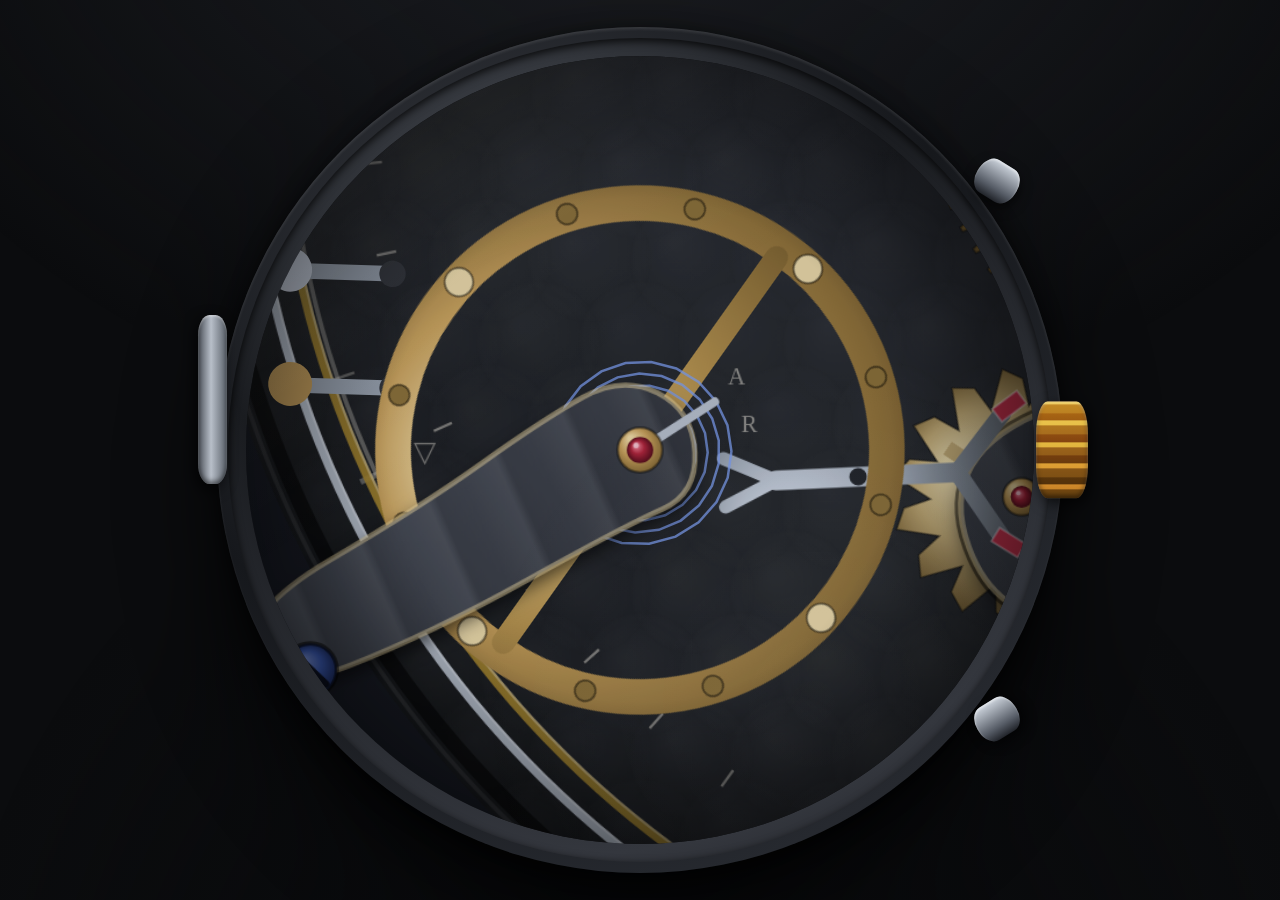
==== commit edb5a039: "OG card from the movement itself; jpg under 100KB Co-Authored-By: Claude Fable 5 <noreply@anthropic." ====
--- a/index.html
+++ b/index.html
@@ -9,11 +9,11 @@
 <meta property="og:description" content="A mechanical watch the size of a room, keeping your time. Wind it. Chime it. Take it apart.">
 <meta property="og:type" content="website">
 <meta property="og:url" content="https://tgilbert14.github.io/escapement/">
-<meta property="og:image" content="https://tgilbert14.github.io/escapement/og-card.png">
+<meta property="og:image" content="https://tgilbert14.github.io/escapement/og-card.jpg">
 <meta property="og:image:width" content="1200">
 <meta property="og:image:height" content="630">
 <meta name="twitter:card" content="summary_large_image">
-<meta name="twitter:image" content="https://tgilbert14.github.io/escapement/og-card.png">
+<meta name="twitter:image" content="https://tgilbert14.github.io/escapement/og-card.jpg">
 <meta name="theme-color" content="#0b0c0e">
 <link rel="canonical" href="https://tgilbert14.github.io/escapement/">
 <link rel="icon" href="data:image/svg+xml,%3Csvg xmlns='http://www.w3.org/2000/svg' viewBox='0 0 64 64'%3E%3Ccircle cx='32' cy='32' r='26' fill='none' stroke='%23c8a05a' stroke-width='4'/%3E%3Ccircle cx='32' cy='32' r='11' fill='none' stroke='%236c86c9' stroke-width='3'/%3E%3Cpath d='M32 32 L32 14' stroke='%236c86c9' stroke-width='3' stroke-linecap='round'/%3E%3C/svg%3E">
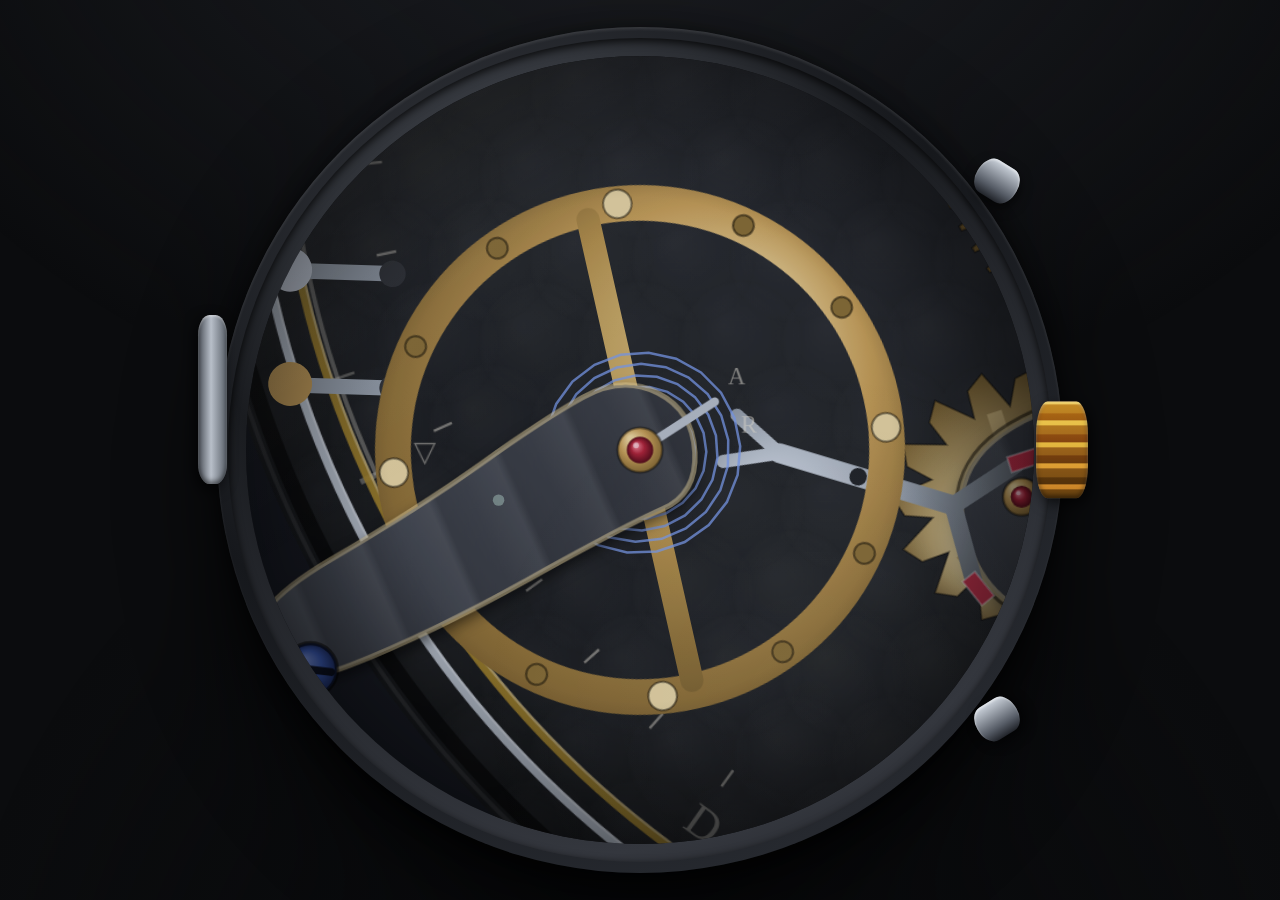
==== commit ed13935c: "The audit sweep: 43 confirmed findings, all answered P1s: wall-clock anchoring everywhere (stopped w" ====
--- a/index.html
+++ b/index.html
@@ -72,6 +72,15 @@
   position: absolute; width: 1px; height: 1px;
   clip-path: inset(50%); overflow: hidden; white-space: nowrap;
 }
+a.skip:focus-visible {
+  width: auto; height: auto; clip-path: none;
+  position: fixed; top: 14px; left: 50%; transform: translateX(-50%);
+  z-index: 60;
+  background: var(--ink-2); color: var(--paper);
+  font-variant: small-caps; letter-spacing: .14em; text-decoration: none;
+  padding: 9px 16px; border: 1px solid var(--brass-lo);
+  outline: 2px solid var(--focus); outline-offset: 2px;
+}
 
 /* ---- masthead: the only words in the room ---- */
 .masthead {
@@ -151,6 +160,7 @@
   position: absolute; z-index: 20;
   border: 0; cursor: pointer;
   -webkit-tap-highlight-color: transparent;
+  touch-action: none; /* a hold on the crown is a hold, never a scroll */
 }
 .ctl::after { /* invisible hit-area expansion: gloved thumbs welcome */
   content: '';
@@ -224,6 +234,7 @@
 }
 .deck button:hover { color: var(--paper); border-color: #4a4f59; }
 .deck button[aria-pressed="true"] { color: var(--brass); border-color: var(--brass-lo); }
+.deck button[aria-pressed="true"]::before { content: '\25CF\2002'; font-size: 8px; vertical-align: 1px; } /* state survives without color */
 .deck button:focus-visible { outline: 2px solid var(--focus); outline-offset: 2px; }
 
 /* ---- arrival ---- */
@@ -252,6 +263,7 @@
 
 @media (forced-colors: active) {
   .deck button, .ctl { border: 1px solid ButtonText; }
+  .deck button[aria-pressed="true"] { border: 3px double Highlight; forced-color-adjust: none; color: Highlight; }
 }
 
 /* phones: tuck the masthead, leave air for the crown and slide */
@@ -263,7 +275,7 @@
 }
 
 </style>
-<a class="sr-only" href="#deck">Skip to controls</a>
+<a class="sr-only skip" href="#deck">Skip to controls</a>
 
 <header class="masthead">
   <p class="eyebrow">Desert Data Labs</p>
@@ -274,15 +286,16 @@
 <main class="room">
   <div class="case" id="case">
     <canvas id="movement" aria-hidden="true"></canvas>
-    <button id="crown" class="ctl ctl-crown" aria-label="Winding crown. Hold to wind the mainspring."></button>
-    <button id="slide" class="ctl ctl-slide" aria-label="Repeater slide. Chimes the current time on gongs."></button>
-    <button id="push-a" class="ctl ctl-push a" aria-label="Chronograph start and stop"></button>
-    <button id="push-b" class="ctl ctl-push b" aria-label="Chronograph reset"></button>
+    <!-- controls ship disabled: without JS they leave the tab order to the brochure -->
+    <button id="crown" class="ctl ctl-crown" disabled aria-label="Winding crown. Hold to wind the mainspring."></button>
+    <button id="slide" class="ctl ctl-slide" disabled aria-label="Repeater slide. Chimes the current time on gongs."></button>
+    <button id="push-a" class="ctl ctl-push a" disabled aria-pressed="false" aria-label="Chronograph start and stop"></button>
+    <button id="push-b" class="ctl ctl-push b" disabled aria-label="Chronograph reset"></button>
   </div>
 
   <nav class="deck" id="deck" aria-label="Views and sound">
-    <button id="plan-toggle" aria-pressed="false">Plan</button>
-    <button id="sound-toggle" aria-pressed="false">Sound</button>
+    <button id="plan-toggle" disabled aria-pressed="false">Plan</button>
+    <button id="sound-toggle" disabled aria-pressed="false">Sound</button>
   </nav>
 
   <p class="sr-only" role="status" aria-live="polite" id="sr-status"></p>
@@ -375,8 +388,8 @@
   E.cv.width = w; E.cv.height = h;
   E.view = { w: r.width, h: r.height, px };
   E.baseScale = (Math.min(w, h) / 2) / E.R; /* world fits the circle at z=1 */
-  if (E.forge && E.forge.rebake) E.forge.rebake();
-  E.ticker.kick();
+  if (E.forge && E.forge.sprites) E.forge.rebake(); /* only rebake what was baked */
+  if (E.render) E.render.wake(); else E.ticker.kick(); /* a parked loop must repaint */
 };
 addEventListener('resize', () => { clearTimeout(E._rzT); E._rzT = setTimeout(E.resize, 120); });
 
@@ -412,13 +425,17 @@
 /* THE ESCAPEMENT — time. The movement keeps the visitor's REAL local time
    through a real gear train:
 
-     barrel ─ center wheel (1 rev/h) ─ third (×7.5) ─ fourth (1 rev/min)
-                                                        └─ escape (×10, 15 teeth)
-                                                             └─ pallet ─ balance
+     barrel ─ center wheel (1 rev/h) ─ third (×8) ─ fourth (×7.5, 1 rev/min)
+                                                      └─ escape (×10, 15 teeth)
+                                                           └─ pallet ─ balance
 
    18,000 A/H: the balance beats 5 times a second (period 400ms). Stepped
    wheels advance on the 200ms tick grid; the minute and hour creep
    continuously, exactly like the metal would.
+
+   EVERYTHING IS ANCHORED TO THE WALL CLOCK, never integrated frame-by-frame:
+   the reserve drains, the chronograph counts, and the stopped watch stays
+   exactly where it died — through parked frames, hidden tabs, and jank.
 
    The mainspring is real theater: it drains (even while you are away),
    the balance dies when it empties, and winding the crown brings the watch
@@ -435,12 +452,29 @@
     phase: 'run',        /* run | die | stop | spin */
     reserve: 0.55,
     deficit: 0,          /* ms the display lags true time (grows while stopped) */
-    dieT0: 0,            /* when dying started */
+    stopAtDisp: 0,       /* wall ms of the display instant the watch stopped at */
+    dieT0: 0,
     spinT0: 0, spinFrom: 0,
     amp: 1,              /* balance amplitude factor 0..1 */
     chrono: { on: false, ms: 0 },
     justTicked: false,
+    _tzo: new Date().getTimezoneOffset(),
   };
+
+  const wrap12 = (ms) => ((ms % 43200000) + 43200000) % 43200000;
+
+  function enterStop(deficitMs) {
+    T.phase = 'stop';
+    T.amp = 0;
+    T.deficit = deficitMs;
+    T.stopAtDisp = Date.now() - deficitMs;
+  }
+  function enterSpin(fromMs) {
+    T.spinFrom = wrap12(fromMs);
+    T.deficit = T.spinFrom;
+    T.spinT0 = performance.now();
+    T.phase = 'spin';
+  }
 
   /* ---- persistence: the watch remembers being left alone ---- */
   const saved = E.store.get('movement', null);
@@ -456,43 +490,80 @@
       deficit += gone * 1000;
     }
     T.reserve = E.clamp(reserve, 0, 1);
-    T.deficit = deficit;
-    T.phase = T.reserve <= 0.001 ? 'stop' : 'run';
-    T.amp = T.phase === 'run' ? 1 : 0;
+    if (T.reserve <= 0.001) enterStop(deficit);
+    else if (deficit > 800) { T.amp = 1; enterSpin(deficit); } /* interrupted catch-up finishes itself */
+    else { T.phase = 'run'; T.amp = 1; T.deficit = 0; }
     if (saved.chrono) T.chrono.ms = saved.chrono;
   }
   const persist = () => E.store.set('movement', {
-    at: Date.now(), reserve: T.reserve, deficit: Math.round(T.deficit),
+    at: Date.now(), reserve: T.reserve,
+    /* a spin persists as a running watch that still owes its catch-up */
+    deficit: T.phase === 'spin' ? Math.round(T.deficit) : (T.phase === 'stop' ? Math.round(T.deficit) : 0),
     phase: T.phase === 'stop' ? 'stop' : 'run', chrono: Math.round(T.chrono.ms),
   });
-  setInterval(persist, 10000);
+  setInterval(() => { if (!document.hidden) persist(); }, 10000);
   addEventListener('pagehide', persist);
+  document.addEventListener('visibilitychange', () => { if (document.hidden) persist(); });
 
   /* ---- the display clock ---- */
   const dispMs = () => Date.now() - T.deficit;
 
-  /* per-frame advance (called from the render loop) */
+  /* per-frame advance — every quantity anchored to Date.now(), so a parked
+     loop or a hidden tab settles the books on its first frame back */
+  let lastWall = Date.now();
   let lastTicks = Math.floor(dispMs() / BEAT);
-  function step(dt) {
-    const dts = dt / 1000;
-    if (T.phase === 'run' || T.phase === 'die' || T.phase === 'spin') {
-      if (T.phase !== 'spin') T.reserve = Math.max(0, T.reserve - dts * DRAIN);
-      if (T.chrono.on && T.phase === 'run') T.chrono.ms += dt;
-    }
-    if (T.phase === 'run' && T.reserve <= 0) { T.phase = 'die'; T.dieT0 = performance.now(); }
+  function step() {
+    const wallNow = Date.now();
+    const gap = Math.max(0, wallNow - lastWall);
+    lastWall = wallNow;
+
+    if (T.phase === 'run' || T.phase === 'die') {
+      if (T.chrono.on && T.phase === 'run') T.chrono.ms += gap;
+      const drained = (gap / 1000) * DRAIN;
+      if (T.reserve - drained <= 0) {
+        /* she died somewhere in the gap — place the death exactly */
+        const ranMs = (T.reserve / DRAIN) * 1000;
+        const deathWall = wallNow - gap + ranMs;
+        T.reserve = 0;
+        if (T.phase === 'run' && gap < 2000) {
+          T.phase = 'die'; T.dieT0 = performance.now();
+        } else if (T.phase === 'run') {
+          enterStop(wallNow - deathWall);
+          E.say('The movement has stopped. Hold the crown to wind it.');
+          persist();
+        }
+      } else {
+        T.reserve -= drained;
+      }
+    }
     if (T.phase === 'die') {
       const p = (performance.now() - T.dieT0) / 8000;
       T.amp = Math.max(0, 1 - p);
-      if (p >= 1) { T.phase = 'stop'; T.amp = 0; E.say('The movement has stopped. Hold the crown to wind it.'); persist(); }
-    }
-    if (T.phase === 'stop') { T.deficit += dt; }
+      if (p >= 1) {
+        enterStop(T.deficit);
+        E.say('The movement has stopped. Hold the crown to wind it.');
+        persist();
+      }
+    }
+    if (T.phase === 'stop') {
+      T.deficit = Date.now() - T.stopAtDisp; /* wall-anchored: park-proof */
+    }
     if (T.phase === 'spin') {
       const p = E.clamp((performance.now() - T.spinT0) / 2400, 0, 1);
       T.deficit = T.spinFrom * (1 - E.ease(p));
-      T.amp = Math.min(1, T.amp + dts * 2);
+      T.amp = Math.min(1, T.amp + gap / 500);
       if (p >= 1) { T.deficit = 0; T.phase = 'run'; E.say('Wound and running. The hands have caught up with your time.'); persist(); }
     }
-    /* tick detection for the sound engine + escape-wheel settle */
+
+    /* DST / timezone change: route the jump through the spin, never a teleport */
+    const tzo = new Date().getTimezoneOffset();
+    if (tzo !== T._tzo) {
+      const shift = (T._tzo - tzo) * 60000;
+      T._tzo = tzo;
+      if (T.phase === 'run' && Math.abs(shift) > 1000) enterSpin(shift);
+    }
+
+    /* tick detection for the sound engine */
     const ticks = Math.floor(dispMs() / BEAT);
     T.justTicked = (T.phase === 'run' || T.phase === 'die') && ticks !== lastTicks;
     lastTicks = ticks;
@@ -503,10 +574,8 @@
     const before = T.reserve;
     T.reserve = E.clamp(T.reserve + WIND * clicks, 0, 1);
     if ((T.phase === 'stop' || T.phase === 'die') && T.reserve > 0.06) {
-      /* she wakes: wrap the deficit to the 12h dial, then spin home */
-      T.spinFrom = T.deficit % 43200000;
-      T.spinT0 = performance.now();
-      T.phase = 'spin';
+      T.amp = Math.max(T.amp, 0.05);
+      enterSpin(T.deficit);
     }
     return T.reserve - before; /* how much actually took (0 at full wind) */
   }
@@ -518,32 +587,36 @@
     const tIn = (ms % BEAT) / BEAT;                 /* 0..1 inside the beat */
     /* stepped advance with a fast settle (the wheel lands, it doesn't glide) */
     const settle = Math.min(1, tIn * 6);
-    const stepped = (stepsPerRev) => E.TAU * ((tick % stepsPerRev) + settle * ((T.phase === 'run' || T.phase === 'die' || T.phase === 'spin') ? 1 : 0)) / stepsPerRev;
-
-    const s = ms / 1000;
+    const stepped = (stepsPerRev) => E.TAU * ((tick % stepsPerRev) + settle * (T.phase !== 'stop' ? 1 : 0)) / stepsPerRev;
+
     const running = T.phase !== 'stop';
     const d = new Date(ms);
     const secOfDay = d.getHours() * 3600 + d.getMinutes() * 60 + d.getSeconds() + d.getMilliseconds() / 1000;
 
-    /* balance: sinusoid on the 400ms period, ticks at the zero crossings */
+    /* balance: sinusoid on the 400ms period, ticks at the zero crossings.
+       Reduced motion: the balance holds its pose and the seconds hand steps
+       once a second — the movement is composed, not stripped. */
+    const rm = E.rm.matches;
     const phase = (ms % (BEAT * 2)) / (BEAT * 2);
-    const balance = Math.sin(phase * E.TAU) * 2.4 * T.amp; /* ±137° at full amplitude */
+    const balance = rm ? 0 : Math.sin(phase * E.TAU) * 2.4 * T.amp; /* ±137° at full amplitude */
     /* pallet fork: square-ish wave with soft corners, ±10° */
-    const fork = Math.tanh(Math.sin(phase * E.TAU) * 6) * 0.17 * (T.amp > 0.05 ? 1 : 0);
+    const fork = rm ? 0 : Math.tanh(Math.sin(phase * E.TAU) * 6) * 0.17 * (T.amp > 0.05 ? 1 : 0);
 
     return {
       balance, fork,
-      escape: running ? stepped(30) : E.TAU * (lastTicks % 30) / 30,
-      fourth: E.TAU * ((secOfDay % 60) / 60),               /* seconds hand wheel */
+      /* escape turns AGAINST the fourth wheel — meshed metal, opposite spins */
+      escape: -(running ? stepped(30) : E.TAU * (lastTicks % 30) / 30),
       third:  -E.TAU * ((secOfDay % 450) / 450),
       center: E.TAU * ((secOfDay % 3600) / 3600),           /* minute */
       hour:   E.TAU * ((secOfDay % 43200) / 43200),
       barrel: -E.TAU * ((secOfDay % 21600) / 21600),        /* 1 rev / 6h */
-      moon:   E.TAU * (((ms / 86400000 - NEWMOON) / SYNODIC) % 1) / 2, /* half turn per month (two moons on the disc) */
+      /* the disc turns half a revolution per synodic month; the quarter-turn
+         offset centers a moon in the aperture at FULL moon (age = half month) */
+      moon:   E.TAU * (((ms / 86400000 - NEWMOON) / SYNODIC) % 1) / 2 + Math.PI / 2,
       chronoSec: E.TAU * ((T.chrono.ms % 60000) / 60000),
       chronoMin: E.TAU * ((T.chrono.ms % 1800000) / 1800000),
       reserve: T.reserve,
-      seconds: stepped(300),                                 /* 5 steps/s over 60s — small-seconds hand */
+      seconds: rm ? E.TAU * Math.floor(secOfDay % 60) / 60 : stepped(300), /* rm: 1 step/s */
       secOfDay,
     };
   }
@@ -697,7 +770,7 @@
 
   /* a toothed wheel sprite: rim, teeth, face, crescent spoke cutouts, arbor */
   function bakeWheel(spec) {
-    const { r, teeth, spokes, style, pinion, px } = spec;
+    const { r, teeth, spokes, style, pinion, px, leaves = 8 } = spec;
     const pad = 6;
     const S = Math.ceil((r + pad) * 2 * px);
     const c = cvs(S, S), ctx = c.getContext('2d');
@@ -759,7 +832,6 @@
       ctx.strokeStyle = 'rgba(0,0,0,.4)'; ctx.lineWidth = 1; ctx.stroke();
       /* pinion leaves */
       ctx.strokeStyle = 'rgba(0,0,0,.28)'; ctx.lineWidth = 1.4;
-      const leaves = 8;
       for (let i = 0; i < leaves; i++) {
         const a = (i / leaves) * TAU;
         ctx.beginPath(); ctx.moveTo(Math.cos(a) * pinion * .35, Math.sin(a) * pinion * .35);
@@ -780,11 +852,12 @@
     ctx.beginPath();
     const n = 15;
     for (let i = 0; i < n; i++) {
+      /* rake mirrored: the wheel now turns clockwise-negative against the fourth */
       const a = (i / n) * TAU;
-      const tip = a, heel = a + 0.16, root = a + (TAU / n) * .55;
+      const tip = a, heel = a - 0.16, root = a - (TAU / n) * .55;
+      ctx.lineTo(Math.cos(root) * (r * .8), Math.sin(root) * (r * .8));
+      ctx.lineTo(Math.cos(heel) * (r + 2), Math.sin(heel) * (r + 2));
       ctx.lineTo(Math.cos(tip) * (r + 7), Math.sin(tip) * (r + 7));
-      ctx.lineTo(Math.cos(heel) * (r + 2), Math.sin(heel) * (r + 2));
-      ctx.lineTo(Math.cos(root) * (r * .8), Math.sin(root) * (r * .8));
     }
     ctx.closePath();
     ctx.fillStyle = metal(ctx, r, '#c9b078', '#f4e3b0', '#6d5426');
@@ -925,7 +998,7 @@
     }
 
     /* engravings */
-    engravedArc(ctx, 'DESERT DATA LABS', 0, 0, 448, Math.PI * .5 + .62, Math.PI * .5 - .62, 21, 'rgba(232,226,212,.42)', true);
+    engravedArc(ctx, 'DESERT DATA LABS', 0, 0, 422, Math.PI * .5 + .62, Math.PI * .5 - .62, 21, 'rgba(232,226,212,.42)', true);
     engravedArc(ctx, 'CAL. DDL-1 · 18000 A/H · 23 JEWELS', 0, 0, 428, -Math.PI * .5 - .58, -Math.PI * .5 + .58, 16, 'rgba(200,160,90,.62)', false);
 
     /* power reserve track along the west rim */
@@ -1079,7 +1152,7 @@
   }
 
   function bakeMoonDisc(px) {
-    const r = 86, pad = 4;
+    const r = 118, pad = 4; /* sized so the moons ride the SAME radius as the cover aperture */
     const S = Math.ceil((r + pad) * 2 * px);
     const c = cvs(S, S), ctx = c.getContext('2d');
     ctx.translate(S / 2, S / 2); ctx.scale(px, px);
@@ -1095,11 +1168,11 @@
       ctx.beginPath(); ctx.arc(Math.cos(a) * d, Math.sin(a) * d, .9 + rr() * 1.3, 0, TAU); ctx.fill();
     }
     for (const s of [1, -1]) {
-      ctx.save(); ctx.translate(0, s * r * .56);
-      const mg = ctx.createRadialGradient(-6, -7, 2, 0, 0, 24);
+      ctx.save(); ctx.translate(0, s * 74);
+      const mg = ctx.createRadialGradient(-7, -8, 2, 0, 0, 27);
       mg.addColorStop(0, '#fdf6dd'); mg.addColorStop(1, '#cfb264');
       ctx.fillStyle = mg;
-      ctx.beginPath(); ctx.arc(0, 0, 23, 0, TAU); ctx.fill();
+      ctx.beginPath(); ctx.arc(0, 0, 26, 0, TAU); ctx.fill();
       /* a quiet face: two craters */
       ctx.fillStyle = 'rgba(140,110,50,.4)';
       ctx.beginPath(); ctx.arc(-7, -3, 3.6, 0, TAU); ctx.fill();
@@ -1130,13 +1203,13 @@
       ctx.lineTo(Math.cos(a) * face, Math.sin(a) * face); ctx.stroke();
     }
     ctx.restore();
-    /* moon aperture: a fat crescent-topped window, NNE of center */
+    /* moon aperture: a round window at the exact radius the disc's moons ride */
     ctx.save();
     ctx.globalCompositeOperation = 'destination-out';
-    ctx.beginPath(); ctx.arc(0, -r * .56, 27, 0, TAU); ctx.fill();
+    ctx.beginPath(); ctx.arc(0, -74, 26, 0, TAU); ctx.fill();
     ctx.restore();
     ctx.strokeStyle = 'rgba(240,217,162,.7)'; ctx.lineWidth = 2.4;
-    ctx.beginPath(); ctx.arc(0, -r * .56, 27, 0, TAU); ctx.stroke();
+    ctx.beginPath(); ctx.arc(0, -74, 26, 0, TAU); ctx.stroke();
     /* ratchet wheel at center (spins while winding) is drawn live; leave a seat */
     ctx.fillStyle = 'rgba(0,0,0,.35)';
     ctx.beginPath(); ctx.arc(0, 0, 46, 0, TAU); ctx.fill();
@@ -1239,41 +1312,57 @@
     return { c, r: R + pad, px };
   }
 
-  /* ---------- bake set + rebake on zoom tier change ---------- */
-  const sprites = {};
-  let bakedTier = 0;
+  /* ---------- bake set: capped pixels, cached per tier, hysteretic swap ----------
+     E.baseScale is DEVICE px per world unit (it already includes DPR), so it is
+     the ONLY scale factor here — multiplying by DPR again was the old bug.
+     Absolute pixel caps keep the four plate-class sprites under iOS canvas
+     limits on any display. A tier is built once and kept until resize. */
+  const tiers = {};
+  let current = null, bakedTier = 0;
+  const CAP_FLAT = 2800, CAP_WHEEL = 1400;
+  const capped = (units, s, cap) => Math.min(s, cap / units);
+
+  function buildSet(tier) {
+    const base = (E.baseScale || .5);
+    const flat = capped(1040, base * tier, CAP_FLAT);
+    const w = (units) => capped(units, base * Math.min(tier * 1.4, 3), CAP_WHEEL);
+    const set = {};
+    set.plate = bakePlate(flat);
+    set.bridges = bakeBridges(flat);
+    set.furniture = bakeFurniture(flat);
+    set.gongs = bakeGongs(flat);
+    set.centerW = bakeWheel({ r: L.center.r, teeth: 80, spokes: 5, style: 'brass', pinion: L.center.pinion, leaves: 16, px: w(292) });
+    set.thirdW = bakeWheel({ r: L.third.r, teeth: 75, spokes: 4, style: 'brass', pinion: L.third.pinion, leaves: 10, px: w(222) });
+    set.fourthW = bakeWheel({ r: L.fourth.r, teeth: 80, spokes: 4, style: 'brass', pinion: L.fourth.pinion, leaves: 10, px: w(192) });
+    set.hourW = bakeWheel({ r: 78, teeth: 60, spokes: 4, style: 'brass', pinion: 0, px: w(168) });
+    set.escapeW = bakeEscape(w(120));
+    set.balance = bakeBalance(w(270));
+    set.fork = bakeFork(w(208));
+    set.barrel = bakeBarrel(w(316));
+    set.moon = bakeMoonDisc(w(244));
+    set.cover = bakeBarrelCover(w(316));
+    set.ratchet = bakeRatchet(w(92));
+    set.cock = bakeCock(w(540));
+    return set;
+  }
+
   function bake(tier) {
-    const px = Math.min(E.view.px * tier, 4);
-    sprites.plate = bakePlate(Math.min(px, 2.5) * (E.baseScale || .5));
-    sprites.bridges = bakeBridges(Math.min(px, 2.5) * (E.baseScale || .5));
-    sprites.furniture = bakeFurniture(Math.min(px, 2.5) * (E.baseScale || .5));
-    sprites.gongs = bakeGongs(Math.min(px, 2.5) * (E.baseScale || .5));
-    const s = (E.baseScale || .5) * px;
-    sprites.centerW = bakeWheel({ r: L.center.r, teeth: 80, spokes: 5, style: 'brass', pinion: L.center.pinion, px: s });
-    sprites.thirdW = bakeWheel({ r: L.third.r, teeth: 75, spokes: 4, style: 'brass', pinion: L.third.pinion, px: s });
-    sprites.fourthW = bakeWheel({ r: L.fourth.r, teeth: 80, spokes: 4, style: 'brass', pinion: L.fourth.pinion, px: s });
-    sprites.hourW = bakeWheel({ r: 78, teeth: 60, spokes: 4, style: 'brass', pinion: 0, px: s });
-    sprites.escapeW = bakeEscape(s);
-    sprites.balance = bakeBalance(s);
-    sprites.fork = bakeFork(s);
-    sprites.barrel = bakeBarrel(s);
-    sprites.moon = bakeMoonDisc(s);
-    sprites.cover = bakeBarrelCover(s);
-    sprites.ratchet = bakeRatchet(s);
-    sprites.cock = bakeCock(s);
+    tiers[tier] = buildSet(tier);
+    current = tiers[tier];
     bakedTier = tier;
   }
-
-  function rebake() { bake(bakedTier || 1); }
-
-  /* pick a sharper tier when the camera settles zoomed-in */
-  function tierFor(z) { return z > 2.2 ? 2.5 : 1; }
+  function rebake() { for (const k in tiers) delete tiers[k]; bake(bakedTier || 1); }
+
+  /* hysteresis: sharpen past 2.4, soften below 1.9 — no ping-pong at the line */
   function maybeRetier() {
-    const t = tierFor(E.cam.z);
-    if (t !== bakedTier) bake(t);
-  }
-
-  return { L, sprites, bake, rebake, maybeRetier };
+    const t = E.cam.z > 2.4 ? 2.5 : (E.cam.z < 1.9 ? 1 : bakedTier);
+    if (t === bakedTier) return;
+    if (!tiers[t]) tiers[t] = buildSet(t);
+    current = tiers[t];
+    bakedTier = t;
+  }
+
+  return { L, get sprites() { return current; }, bake, rebake, maybeRetier };
 })();
 
 
@@ -1282,11 +1371,14 @@
    hands) as vectors so they stay crisp at any zoom.
 
    The plan view lifts the movement into its layers: every draw group takes a
-   lift index; E.plan.p fans them apart. */
+   lift index; E.plan.p fans them apart.
+
+   After dark the order matters: the night multiply lays its blue weight over
+   the metal FIRST, then the lume is painted with 'lighter' so it actually
+   glows out of the darkness instead of drowning in it. */
 E.fx = {
   hammerA: 0, hammerB: 0,      /* repeater hammers, 0..1 strike pose (sound sets, render decays) */
-  ratchetSpin: 0,              /* radians of ratchet wheel from winding */
-  crownSpin: 0,
+  ratchetSpin: 0,              /* radians/s of ratchet wheel from winding */
 };
 E.plan = { p: 0, on: false };  /* exploded factor */
 
@@ -1309,37 +1401,34 @@
     ctx.restore();
   }
 
-  /* live hairspring: a breathing Archimedean spiral in blued steel */
+  /* live hairspring: a breathing Archimedean spiral in blued steel.
+     The collet end swings with the balance; the outer terminal stays pinned
+     at the stud — the rotation decays to zero along the spiral's length. */
   function drawHairspring(ctx, wx, wy, balanceA, lift) {
     const s = E.baseScale * E.cam.z;
     const [sx, sy] = E.w2s(wx, wy - lift);
     ctx.save();
     ctx.translate(sx, sy);
-    ctx.rotate(balanceA * 0.22);
     const breathe = 1 + Math.sin(balanceA) * 0.05;
     ctx.strokeStyle = 'rgba(127,160,239,.75)';
     ctx.lineWidth = Math.max(.7, 1.15 * s);
     ctx.beginPath();
-    const turns = 6.5, r0 = 9, r1 = 46 * breathe;
+    const turns = 6.5, r0 = 15, r1 = 46 * breathe;
     for (let t = 0; t <= 1; t += 1 / 140) {
-      const a = t * turns * TAU;
+      const a = t * turns * TAU + balanceA * 0.28 * (1 - t);
       const r = (r0 + (r1 - r0) * t) * s;
       const x = Math.cos(a) * r, y = Math.sin(a) * r;
       t === 0 ? ctx.moveTo(x, y) : ctx.lineTo(x, y);
     }
     ctx.stroke();
+    /* the stud: where the outer terminal is pinned to the cock */
+    const aEnd = (turns * TAU) % TAU;
+    ctx.fillStyle = '#8b93a0';
+    ctx.beginPath(); ctx.arc(Math.cos(aEnd) * 46 * s, Math.sin(aEnd) * 46 * s, Math.max(1.5, 3 * s), 0, TAU); ctx.fill();
     ctx.restore();
   }
 
-  function hand(ctx, wx, wy, angle, len, tail, w, color, lift, lume) {
-    const s = E.baseScale * E.cam.z;
-    const [sx, sy] = E.w2s(wx, wy - lift);
-    ctx.save();
-    ctx.translate(sx, sy);
-    ctx.rotate(angle);
-    ctx.shadowColor = 'rgba(0,0,0,.5)'; ctx.shadowBlur = 6 * s; ctx.shadowOffsetY = 3 * s;
-    /* lozenge silhouette */
-    ctx.fillStyle = color;
+  function handPath(ctx, s, len, tail, w) {
     ctx.beginPath();
     ctx.moveTo(-w * .55 * s, 0);
     ctx.lineTo(-w * .16 * s, -len * .72 * s);
@@ -1349,18 +1438,59 @@
     ctx.lineTo(w * .3 * s, tail * s);
     ctx.lineTo(-w * .3 * s, tail * s);
     ctx.closePath();
+  }
+
+  function hand(ctx, wx, wy, angle, len, tail, w, color, lift) {
+    const s = E.baseScale * E.cam.z;
+    const [sx, sy] = E.w2s(wx, wy - lift);
+    ctx.save();
+    ctx.translate(sx, sy);
+    ctx.rotate(angle);
+    /* cheap drop shadow: the same silhouette, offset, no blur raster cost */
+    ctx.save();
+    ctx.translate(0, 3 * s);
+    handPath(ctx, s, len, tail, w);
+    ctx.fillStyle = 'rgba(0,0,0,.32)';
     ctx.fill();
-    if (lume > 0.02) {
-      ctx.shadowBlur = 0;
-      ctx.globalAlpha = lume;
-      ctx.strokeStyle = 'rgba(185,230,200,.9)';
-      ctx.lineWidth = Math.max(1, 1.4 * s);
-      ctx.beginPath(); ctx.moveTo(0, -len * .3 * s); ctx.lineTo(0, -len * .92 * s); ctx.stroke();
-    }
+    ctx.restore();
+    handPath(ctx, s, len, tail, w);
+    ctx.fillStyle = color;
+    ctx.fill();
     /* boss */
-    ctx.globalAlpha = 1;
     ctx.fillStyle = '#22252b';
     ctx.beginPath(); ctx.arc(0, 0, Math.max(2.5, w * .5 * s), 0, TAU); ctx.fill();
+    ctx.restore();
+  }
+
+  /* the lume pass: painted AFTER the night multiply, additive, so it glows */
+  function lumePass(ctx, A, nf, lift) {
+    const glow = nf * 0.9;
+    if (glow < 0.03) return;
+    const s = E.baseScale * E.cam.z;
+    ctx.save();
+    ctx.globalCompositeOperation = 'lighter';
+    const stroke = (wx, wy, angle, from, to, width, alpha) => {
+      const [sx, sy] = E.w2s(wx, wy - lift);
+      ctx.save();
+      ctx.translate(sx, sy); ctx.rotate(angle);
+      ctx.strokeStyle = `rgba(185,230,200,${alpha})`;
+      ctx.lineWidth = width;
+      ctx.lineCap = 'round';
+      ctx.beginPath(); ctx.moveTo(0, -from * s); ctx.lineTo(0, -to * s); ctx.stroke();
+      ctx.restore();
+    };
+    /* halo then core, minute + hour */
+    stroke(0, 0, A.center, 384 * .3, 384 * .92, Math.max(3, 5.2 * s), .12 * glow);
+    stroke(0, 0, A.center, 384 * .3, 384 * .92, Math.max(1, 1.6 * s), .8 * glow);
+    stroke(L().hourP[0], L().hourP[1], A.hour, 66 * .28, 66 * .9, Math.max(3, 4.6 * s), .12 * glow);
+    stroke(L().hourP[0], L().hourP[1], A.hour, 66 * .28, 66 * .9, Math.max(1, 1.5 * s), .8 * glow);
+    /* twelve pips on the chapter ring */
+    for (let i = 0; i < 12; i++) {
+      const a = (i / 12) * TAU - Math.PI / 2;
+      const [sx, sy] = E.w2s(Math.cos(a) * 390, Math.sin(a) * 390 - lift);
+      ctx.fillStyle = `rgba(185,230,200,${.5 * glow})`;
+      ctx.beginPath(); ctx.arc(sx, sy, Math.max(1.4, 2.6 * s), 0, TAU); ctx.fill();
+    }
     ctx.restore();
   }
 
@@ -1390,14 +1520,13 @@
     return 1 - (h - 5) / 3; /* 5..8 dawn */
   }
 
-  let srMinute = -1;
   let quiet = 0;
 
   function loop(dt) {
     const cv = E.cv, ctx = E.cx;
     if (!E.view.w) { E.resize(); if (!E.view.w) return; } /* boot raced layout: keep trying */
 
-    E.time.step(dt);
+    E.time.step();
     const T = E.time.T;
 
     /* camera easing */
@@ -1416,8 +1545,9 @@
     E.fx.hammerB = Math.max(0, E.fx.hammerB - dt / 90);
 
     /* park the frame loop when nothing can move (stopped + settled + idle) */
-    if (T.phase === 'stop' && !camMoving && !planMoving && E.fx.hammerA === 0 && E.fx.hammerB === 0 && !E.fx.winding) {
-      if (quiet++ > 4) { E.render.parked = true; return false; } /* leave the ticker; interact rekicks */
+    if (T.phase === 'stop' && !camMoving && !planMoving &&
+        E.fx.hammerA === 0 && E.fx.hammerB === 0 && E.fx.ratchetSpin < 0.02) {
+      if (quiet++ > 4) { E.render.parked = true; return false; } /* leave the ticker; wake() rejoins */
     } else quiet = 0;
 
     const A = E.time.angles();
@@ -1478,65 +1608,66 @@
     }
 
     /* ---- 7 hands ---- */
-    const lume = nf * 0.85;
-    hand(ctx, L().hourP[0], L().hourP[1], A.hour, 66, 16, 10, '#3e5fb8', lift(7), lume);
-    hand(ctx, L().fourthP[0], L().fourthP[1], A.seconds, 64, 20, 6, '#3e5fb8', lift(7), 0);
-    hand(ctx, L().chronoP[0], L().chronoP[1], A.chronoMin, 46, 12, 6, '#9aa3ad', lift(7), 0);
+    hand(ctx, L().hourP[0], L().hourP[1], A.hour, 66, 16, 10, '#3e5fb8', lift(7));
+    hand(ctx, L().fourthP[0], L().fourthP[1], A.seconds, 64, 20, 6, '#3e5fb8', lift(7));
+    hand(ctx, L().chronoP[0], L().chronoP[1], A.chronoMin, 46, 12, 6, '#9aa3ad', lift(7));
     /* chrono center seconds — only when it has ever run */
     if (T.chrono.ms > 0 || T.chrono.on) {
-      hand(ctx, 0, 0, A.chronoSec, 386, 60, 7, '#c9ced6', lift(7), 0);
-    }
-    hand(ctx, 0, 0, A.center, 384, 66, 13, '#3e5fb8', lift(7), lume);
-
-    /* ---- plan labels ---- */
+      hand(ctx, 0, 0, A.chronoSec, 386, 60, 7, '#c9ced6', lift(7));
+    }
+    hand(ctx, 0, 0, A.center, 384, 66, 13, '#3e5fb8', lift(7));
+
+    /* ---- plan labels (CSS-pixel sized, backed, so they read on any screen) ---- */
     if (P > 0.03) {
       ctx.save();
       ctx.globalAlpha = P;
-      ctx.font = `${Math.max(10, 13 * E.baseScale * E.cam.z * 2)}px Georgia, serif`;
-      ctx.fillStyle = 'rgba(232,226,212,.72)';
-      ctx.strokeStyle = 'rgba(232,226,212,.28)';
+      const px = E.view.px;
+      const fs = Math.max(11, 12 * E.baseScale * E.cam.z * 2 / px) * px;
+      ctx.font = `${fs}px Georgia, serif`;
       ctx.textAlign = 'left';
       for (let i = 0; i < LAYERS.length; i++) {
         const [sx, sy] = E.w2s(L().plateR * 0.78, -lift(i));
-        ctx.lineWidth = 1;
+        const wtext = ctx.measureText(LAYERS[i]).width;
+        ctx.fillStyle = 'rgba(11,12,14,.62)';
+        ctx.fillRect(sx + 16, sy - fs * .72, wtext + 10, fs * 1.5);
+        ctx.strokeStyle = 'rgba(232,226,212,.28)'; ctx.lineWidth = 1;
         ctx.beginPath(); ctx.moveTo(sx - 30, sy); ctx.lineTo(sx + 14, sy); ctx.stroke();
-        ctx.fillText(LAYERS[i], sx + 20, sy + 4);
+        ctx.fillStyle = 'rgba(232,226,212,.78)';
+        ctx.fillText(LAYERS[i], sx + 20, sy + fs * .32);
       }
       ctx.restore();
     }
 
-    /* ---- night: ambient + a breath of lume haze ---- */
+    /* ---- night: the room dims, then the lume answers ---- */
     if (nf > 0.02) {
       ctx.save();
       ctx.globalCompositeOperation = 'multiply';
       ctx.fillStyle = `rgba(70,86,130,${0.22 * nf})`;
       ctx.fillRect(0, 0, cv.width, cv.height);
       ctx.restore();
-    }
-
-    /* vignette */
-    const vg = ctx.createRadialGradient(cv.width / 2, cv.height / 2, Math.min(cv.width, cv.height) * .32, cv.width / 2, cv.height / 2, Math.min(cv.width, cv.height) * .52);
-    vg.addColorStop(0, 'rgba(0,0,0,0)');
-    vg.addColorStop(1, 'rgba(0,0,0,.5)');
-    ctx.fillStyle = vg;
+      lumePass(ctx, A, nf, lift(7));
+    }
+
+    /* vignette (cached per canvas size) */
+    if (!E._vg || E._vgW !== cv.width) {
+      E._vg = ctx.createRadialGradient(cv.width / 2, cv.height / 2, Math.min(cv.width, cv.height) * .32, cv.width / 2, cv.height / 2, Math.min(cv.width, cv.height) * .52);
+      E._vg.addColorStop(0, 'rgba(0,0,0,0)');
+      E._vg.addColorStop(1, 'rgba(0,0,0,.5)');
+      E._vgW = cv.width;
+    }
+    ctx.fillStyle = E._vg;
     ctx.fillRect(0, 0, cv.width, cv.height);
-
-    /* SR clock: announce the display time once a minute */
-    const min = Math.floor(E.time.dispMs() / 60000);
-    if (min !== srMinute) {
-      srMinute = min;
-      if (T.phase === 'run') E.say(E.time.timeLabel());
-    }
   }
 
   function wake() {
+    quiet = 0;
     if (E.render.parked) { E.render.parked = false; E.ticker.add(loop); }
     E.ticker.kick();
   }
 
   function boot() {
-    E.resize();
-    E.forge.bake(1);
+    E.resize();                                /* resize rebakes if already baked */
+    if (!E.forge.sprites) E.forge.bake(1);     /* exactly one boot bake */
     E.ticker.add(loop);
   }
 
@@ -1548,13 +1679,16 @@
 
    THE LAW: no sound before an activation-bearing gesture. The chip never
    claims ON until ctx.state === 'running'. An explicit opt-out is remembered.
-   Hidden tabs are silent. The tick is scheduled on the AUDIO clock against
-   the movement's 200ms grid, so what you hear is what the balance does. */
+   Hidden tabs are silent — including ticks already queued inside the
+   lookahead horizon, which are muted through a dedicated tick bus.
+   The tick is scheduled on the AUDIO clock against the movement's 200ms
+   grid, so what you hear is what the balance does. */
 E.sound = (() => {
-  let ctx = null, master = null, comp = null;
+  let ctx = null, master = null, comp = null, tickBus = null;
   let enabled = E.store.get('sound', true);   /* intent; hardware may still be off */
-  let repeaterBusy = false;
-  let lastHourStruck = -1;
+  let repeaterEndsAt = 0;                     /* audio-clock time the chime owns */
+  let lastHourStruck = -1, pendingHour = null;
+  let schedTimer = null, lastScheduledTick = 0;
   const chip = document.getElementById('sound-toggle');
 
   function build() {
@@ -1565,12 +1699,21 @@
     master = ctx.createGain();
     master.gain.value = 0.9;
     master.connect(comp).connect(ctx.destination);
+    tickBus = ctx.createGain();
+    tickBus.gain.value = 1;
+    tickBus.connect(master);
     document.addEventListener('visibilitychange', () => {
       if (!ctx) return;
-      if (document.hidden) ctx.suspend();
-      else if (enabled) ctx.resume().then(reflect);
+      if (document.hidden) {
+        tickBus.gain.value = 0;              /* silence anything queued in the horizon */
+        ctx.suspend();
+      } else if (enabled) {
+        ctx.resume().then(() => { setTimeout(() => { if (tickBus) tickBus.gain.value = 1; }, 420); reflect(); }).catch(reflect);
+      }
     });
     ctx.onstatechange = reflect;
+    /* the scheduler exists only once there is a context to schedule on */
+    schedTimer = setInterval(() => { if (!document.hidden) scheduler(); }, 150);
   }
 
   function reflect() {
@@ -1582,20 +1725,21 @@
   function arm() {
     if (!enabled) return;
     build();
-    if (ctx.state !== 'running') ctx.resume().then(reflect);
+    if (ctx.state !== 'running') ctx.resume().then(reflect).catch(reflect);
     else reflect();
   }
 
   function toggle() {
     enabled = !enabled;
     E.store.set('sound', enabled);
-    if (enabled) { build(); ctx.resume().then(reflect); E.say('Sound on.'); }
+    if (enabled) { build(); ctx.resume().then(reflect).catch(reflect); E.say('Sound on.'); }
     else { if (ctx) ctx.suspend(); reflect(); E.say('Sound off.'); }
   }
   if (chip) chip.addEventListener('click', toggle);
 
   const now = () => ctx.currentTime;
   const audible = () => ctx && ctx.state === 'running' && enabled;
+  const chimeBusy = () => !!(ctx && now() < repeaterEndsAt);
 
   /* ---- voices ---- */
 
@@ -1614,8 +1758,8 @@
     g.gain.exponentialRampToValueAtTime(0.06 * vel, when + 0.002);
     g.gain.exponentialRampToValueAtTime(0.0001, when + 0.028);
     o.connect(bp).connect(g);
-    if (pan) { pan.pan.value = -0.25; g.connect(pan).connect(master); }
-    else g.connect(master);
+    if (pan) { pan.pan.value = -0.25; g.connect(pan).connect(tickBus); }
+    else g.connect(tickBus);
     o.start(when); o.stop(when + 0.05);
   }
 
@@ -1687,7 +1831,7 @@
     o.start(when); o.stop(when + 0.1);
   }
 
-  /* the catch-up whir: hands spinning home */
+  /* the catch-up whir: hands spinning home (fired ONCE per spin, by interact) */
   function whir(durMs) {
     if (!audible()) return;
     const when = now(), dur = durMs / 1000;
@@ -1711,11 +1855,7 @@
   }
 
   /* ---- the repeater: reads the display clock, strikes it out ---- */
-  function repeater() {
-    if (repeaterBusy) return;
-    arm();
-    if (!audible()) { E.say('Sound is off — the repeater is silent. ' + E.time.timeLabel()); return; }
-    repeaterBusy = true;
+  function strikeSequence() {
     const { hours, quarters, minutes } = E.time.repeaterCount();
     const LOW = 659, HIGH = 831;
     let t = now() + 0.25;
@@ -1731,13 +1871,24 @@
     }
     if (minutes) t += 0.2;
     for (let i = 0; i < minutes; i++) { gong(HIGH, t, .8); hammer('A', t); t += 0.42; }
-    const total = (t - now()) * 1000 + 2500;
-    setTimeout(() => { repeaterBusy = false; }, total - 2200);
+    repeaterEndsAt = t + 2.2; /* audio-clock ownership: suspend extends it correctly */
     E.say(`Repeater: ${hours} ${hours === 1 ? 'hour' : 'hours'}, ${quarters} ${quarters === 1 ? 'quarter' : 'quarters'}, ${minutes} ${minutes === 1 ? 'minute' : 'minutes'} — ${E.time.timeLabel()}.`);
   }
 
+  function repeater() {
+    if (chimeBusy()) return;
+    if (!enabled) { E.say('Sound is off — the repeater is silent. ' + E.time.timeLabel()); return; }
+    build();
+    if (ctx.state === 'running') { strikeSequence(); return; }
+    /* the first-ever gesture may BE the repeater: wait for the async unlock */
+    ctx.resume().then(() => {
+      reflect();
+      if (audible()) strikeSequence();
+      else E.say('Sound is not available — ' + E.time.timeLabel());
+    }).catch(() => E.say('Sound is not available — ' + E.time.timeLabel()));
+  }
+
   /* ---- the tick scheduler: audio-clock lookahead against the 200ms grid ---- */
-  let schedTimer = null, lastScheduledTick = 0;
   function scheduler() {
     if (!audible()) return;
     const T = E.time.T;
@@ -1755,14 +1906,16 @@
       lastScheduledTick = tick;
       tick++;
     }
-    /* the passing hour: one low gong on the display clock's top of hour */
+    /* the passing hour: due at :00, struck the moment the chime lane is clear */
     const d = new Date(dispNow);
-    if (d.getMinutes() === 0 && d.getSeconds() < 2 && d.getHours() !== lastHourStruck && !repeaterBusy) {
-      lastHourStruck = d.getHours();
+    if (d.getMinutes() === 0 && d.getHours() !== lastHourStruck) pendingHour = d.getHours();
+    if (d.getMinutes() > 1) pendingHour = null;               /* missed its moment gracefully */
+    if (pendingHour !== null && !chimeBusy()) {
+      lastHourStruck = pendingHour;
+      pendingHour = null;
       gong(659, now() + 0.05, .8);
     }
   }
-  setInterval(() => { if (ctx) scheduler(); }, 150);
 
   return { arm, toggle, ratchet, pusher, whir, repeater, reflect, get enabled() { return enabled; } };
 })();
@@ -1770,7 +1923,8 @@
 
 /* THE ESCAPEMENT — interaction. Every verb works three ways: pointer on the
    metal, a real button on the case, and a bare key. W winds, R chimes,
-   C runs the chronograph, X resets it, P opens the plan. */
+   C runs the chronograph, X resets it, P opens the plan; +/−, arrows and 0
+   drive the camera without a pointer. */
 (() => {
   const cv = E.cv;
   const crown = document.getElementById('crown');
@@ -1780,9 +1934,10 @@
 
   const anyGesture = () => { E.sound.arm(); E.render.wake(); };
   addEventListener('pointerdown', anyGesture, { capture: true });
+  addEventListener('pointerup', anyGesture, { capture: true }); /* touch: the RELEASE is activation-bearing */
   addEventListener('keydown', anyGesture, { capture: true });
 
-  /* ---------- camera: pan / wheel-zoom / pinch / double-tap ---------- */
+  /* ---------- camera: pan / wheel-zoom / pinch / double-tap / keys ---------- */
   const ptrs = new Map();
   let pinch0 = 0, pinchZ0 = 1, moved = 0;
 
@@ -1798,11 +1953,13 @@
     if (E.plan.on) return;
     cv.setPointerCapture(e.pointerId);
     ptrs.set(e.pointerId, { x: e.clientX, y: e.clientY });
-    moved = 0;
     if (ptrs.size === 2) {
+      moved = 99; /* a second finger is never a tap */
       const [a, b] = [...ptrs.values()];
       pinch0 = Math.hypot(a.x - b.x, a.y - b.y);
       pinchZ0 = E.cam.tz;
+    } else {
+      moved = 0;
     }
     cv.classList.add('dragging');
   });
@@ -1866,25 +2023,38 @@
   /* ---------- the crown: hold to wind ---------- */
   let windTimer = null, crownPos = 0;
   function windOnce() {
+    const wasSpinning = E.time.T.phase === 'spin';
     const took = E.time.wind(1);
     if (took > 0) {
       E.sound.ratchet();
       E.fx.ratchetSpin = 1;
       crownPos += 7;
-      crown.style.backgroundPositionY = crownPos + 'px';
-      if (E.time.T.phase === 'spin') { E.sound.whir(2400); }
+      crown.style.backgroundPosition = `0 ${crownPos}px, 0 0`; /* flutes turn; base gradient stays */
+      if (!wasSpinning && E.time.T.phase === 'spin') E.sound.whir(2400); /* once per wake, not per click */
     }
     E.render.wake();
   }
   const windStart = (e) => {
-    if (e.type === 'pointerdown') e.preventDefault();
+    if (e.type === 'pointerdown') {
+      e.preventDefault();
+      if (e.pointerId !== undefined) { try { crown.setPointerCapture(e.pointerId); } catch { } }
+    }
     if (windTimer) return;
     windOnce();
     windTimer = setInterval(windOnce, 120);
   };
-  const windStop = () => { clearInterval(windTimer); windTimer = null; announceReserve(); };
+  const windStop = () => {
+    if (!windTimer) return;           /* only a real wind announces or clears */
+    clearInterval(windTimer);
+    windTimer = null;
+    announceReserve();
+  };
   crown.addEventListener('pointerdown', windStart);
+  crown.addEventListener('pointerup', windStop);
+  crown.addEventListener('pointercancel', windStop);
+  crown.addEventListener('lostpointercapture', windStop);
   addEventListener('pointerup', windStop);
+  addEventListener('blur', windStop);
   crown.addEventListener('keydown', (e) => { if (e.key === 'Enter' || e.key === ' ') { e.preventDefault(); windStart(e); } });
   crown.addEventListener('keyup', windStop);
   crown.addEventListener('blur', windStop);
@@ -1897,8 +2067,9 @@
 
   /* crown glint when the movement is asking for it */
   setInterval(() => {
-    const stopped = E.time.T.phase === 'stop' || (E.time.T.phase === 'run' && E.time.T.reserve < 0.12);
-    crown.classList.toggle('glint', stopped && !E.rm.matches);
+    if (document.hidden) return;
+    const wants = E.time.T.phase === 'stop' || (E.time.T.phase === 'run' && E.time.T.reserve < 0.12);
+    crown.classList.toggle('glint', wants && !E.rm.matches);
   }, 1200);
 
   /* ---------- the repeater slide ---------- */
@@ -1933,6 +2104,7 @@
     const ch = E.time.T.chrono;
     if (E.time.T.phase === 'stop') { E.say('The movement is stopped — wind the crown first.'); return; }
     ch.on = !ch.on;
+    pushA.setAttribute('aria-pressed', String(ch.on));
     E.sound.pusher();
     E.say(ch.on ? 'Chronograph running.' : `Chronograph stopped at ${(ch.ms / 1000).toFixed(1)} seconds.`);
     E.render.wake();
@@ -1948,16 +2120,34 @@
   pushB.addEventListener('click', chronoReset);
 
   /* ---------- bare keys ---------- */
+  const PAN = 60;
   addEventListener('keydown', (e) => {
     if (e.target instanceof HTMLElement && (e.target.tagName === 'BUTTON' || e.target.tagName === 'INPUT')) return;
-    if (e.repeat && e.key.toLowerCase() !== 'w') return;
-    switch (e.key.toLowerCase()) {
-      case 'w': windOnce(); break;
-      case 'r': E.sound.repeater(); break;
-      case 'c': chronoToggle(); break;
-      case 'x': chronoReset(); break;
-      case 'p': E.planToggle && E.planToggle(); break;
-    }
+    const k = e.key;
+    if (e.repeat && !['w', 'W', '+', '=', '-', 'ArrowUp', 'ArrowDown', 'ArrowLeft', 'ArrowRight'].includes(k)) return;
+    switch (k) {
+      case 'w': case 'W': windOnce(); return;
+      case 'r': case 'R': E.sound.repeater(); return;
+      case 'c': case 'C': chronoToggle(); return;
+      case 'x': case 'X': chronoReset(); return;
+      case 'p': case 'P': E.planToggle && E.planToggle(); return;
+    }
+    if (E.plan.on) return;
+    const z = E.cam.tz;
+    switch (k) {
+      case '+': case '=': E.cam.tz = E.clamp(z * 1.18, 1, 5); break;
+      case '-': E.cam.tz = E.clamp(z / 1.18, 1, 5); break;
+      case '0': E.cam.tz = 1; E.cam.tx = 0; E.cam.ty = 0; break;
+      case 'ArrowUp': E.cam.ty -= PAN / z; break;
+      case 'ArrowDown': E.cam.ty += PAN / z; break;
+      case 'ArrowLeft': E.cam.tx -= PAN / z; break;
+      case 'ArrowRight': E.cam.tx += PAN / z; break;
+      default: return;
+    }
+    clampCam();
+    E.render.wake();
+    clearTimeout(E._zoomSayT);
+    E._zoomSayT = setTimeout(() => E.say(`Zoom ${E.cam.tz.toFixed(1)}×.`), 500);
   });
 })();
 
@@ -1998,6 +2188,9 @@
     }
 
     E.render.boot();
+
+    /* the engine is alive: hand the controls over */
+    document.querySelectorAll('.ctl, .deck button').forEach(b => { b.disabled = false; });
 
     if (!E.rm.matches) {
       let done = false;
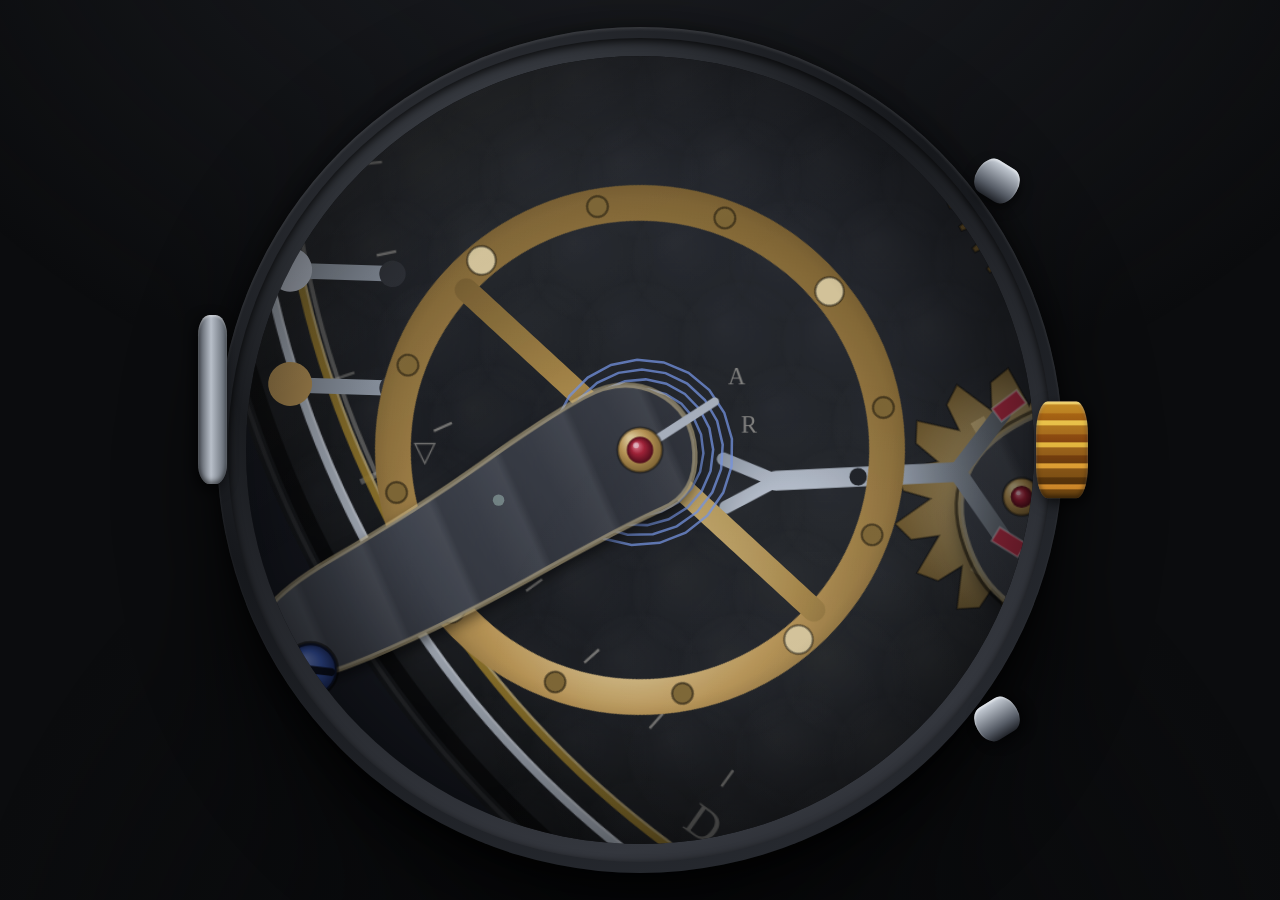
==== commit 617937ce: "Polish from the first scoring: teeth that truly interleave Tooth-phase offsets solved down the train" ====
--- a/index.html
+++ b/index.html
@@ -688,6 +688,29 @@
     L.forkP    = [L.escapeP[0] + Math.cos(a) * 75,  L.escapeP[1] + Math.sin(a) * 75];
     L.balanceP = [L.forkP[0] + Math.cos(a) * 100,   L.forkP[1] + Math.sin(a) * 100];
   }
+  /* tooth-phase offsets: at midnight every train angle is exactly 0, so a
+     constant per-wheel twist makes teeth INTERLEAVE at each mesh point and,
+     because the drawn rates are the true ratios, they stay interleaved
+     forever. Solved pairwise down the chain: barrel teeth -> center pinion,
+     center teeth -> third pinion, third teeth -> fourth pinion. */
+  {
+    const frac = (x) => ((x % 1) + 1) % 1;
+    const d = { barrel: 0 };
+    const pairs = [
+      ['barrel', 96, L.barrelP, 'center', 16, L.centerP],
+      ['center', 80, L.centerP, 'third', 10, L.thirdP],
+      ['third', 75, L.thirdP, 'fourth', 10, L.fourthP],
+    ];
+    for (const [a, NA, PA, b, LB, PB] of pairs) {
+      const alphaA = Math.atan2(PB[1] - PA[1], PB[0] - PA[0]);
+      const alphaB = alphaA + Math.PI;
+      const fA = frac(((alphaA - d[a]) * NA) / TAU);
+      const fB = frac((alphaB * LB) / TAU);
+      d[b] = frac(fA + fB - 0.5) * TAU / LB;
+    }
+    L.phase = d;
+  }
+
   L.hourP   = [0, -228];    /* regulator hour ring, floating dial furniture */
   L.chronoP = [252, -6];    /* 30-minute counter */
   L.moonP   = L.barrelP;    /* moon lives in the barrel cover aperture */
@@ -1562,17 +1585,19 @@
 
     /* ---- 1 barrel + moon ---- */
     const BP = L().barrelP;
-    drawSprite(ctx, F().barrel, BP[0], BP[1], A.barrel, lift(1));
+    const PH = L().phase;
+    drawSprite(ctx, F().barrel, BP[0], BP[1], A.barrel + PH.barrel, lift(1));
     drawSprite(ctx, F().moon, BP[0], BP[1], A.moon, lift(1));
     drawSprite(ctx, F().cover, BP[0], BP[1], 0, lift(1));
+    /* the ratchet only turns when the crown turns it — a real click holds it */
     E.fx.ratchetSpin *= .92;
-    E.fx._ratchetA = (E.fx._ratchetA || 0) + E.fx.ratchetSpin * dt / 400 + (T.phase !== 'stop' ? dt / 90000 : 0);
-
-    /* ---- 2 going train ---- */
+    E.fx._ratchetA = (E.fx._ratchetA || 0) + E.fx.ratchetSpin * dt / 400;
+
+    /* ---- 2 going train (phase-twisted so meshing teeth interleave) ---- */
     drawSprite(ctx, F().hourW, L().hourP[0], L().hourP[1], A.hour, lift(2));
-    drawSprite(ctx, F().centerW, 0, 0, A.center, lift(2));
-    drawSprite(ctx, F().thirdW, L().thirdP[0], L().thirdP[1], A.third, lift(2));
-    drawSprite(ctx, F().fourthW, L().fourthP[0], L().fourthP[1], A.seconds, lift(2));
+    drawSprite(ctx, F().centerW, 0, 0, A.center + PH.center, lift(2));
+    drawSprite(ctx, F().thirdW, L().thirdP[0], L().thirdP[1], A.third + PH.third, lift(2));
+    drawSprite(ctx, F().fourthW, L().fourthP[0], L().fourthP[1], A.seconds + PH.fourth, lift(2));
     drawSprite(ctx, F().escapeW, L().escapeP[0], L().escapeP[1], A.escape, lift(2));
 
     /* ---- 3 gongs + hammers ---- */
@@ -1684,7 +1709,7 @@
    The tick is scheduled on the AUDIO clock against the movement's 200ms
    grid, so what you hear is what the balance does. */
 E.sound = (() => {
-  let ctx = null, master = null, comp = null, tickBus = null;
+  let ctx = null, master = null, comp = null, tickBus = null, gongBus = null;
   let enabled = E.store.get('sound', true);   /* intent; hardware may still be off */
   let repeaterEndsAt = 0;                     /* audio-clock time the chime owns */
   let lastHourStruck = -1, pendingHour = null;
@@ -1702,6 +1727,17 @@
     tickBus = ctx.createGain();
     tickBus.gain.value = 1;
     tickBus.connect(master);
+    /* the case body: gongs ring into a short damped reflection so they
+       sound struck inside a watch, not in a void */
+    gongBus = ctx.createGain();
+    gongBus.gain.value = 1;
+    gongBus.connect(master);
+    const body = ctx.createDelay(0.1); body.delayTime.value = 0.043;
+    const bodyFb = ctx.createGain(); bodyFb.gain.value = 0.32;
+    const bodyLp = ctx.createBiquadFilter(); bodyLp.type = 'lowpass'; bodyLp.frequency.value = 2600;
+    gongBus.connect(body); body.connect(bodyLp).connect(bodyFb).connect(body);
+    const bodyOut = ctx.createGain(); bodyOut.gain.value = 0.5;
+    bodyLp.connect(bodyOut).connect(master);
     document.addEventListener('visibilitychange', () => {
       if (!ctx) return;
       if (document.hidden) {
@@ -1772,11 +1808,11 @@
       o.type = 'sine';
       o.frequency.value = f0 * ratio * (1 + (Math.random() - .5) * 0.0015);
       const peak = 0.22 * amp * vel;
-      const decay = 3.2 / Math.sqrt(ratio);
+      const decay = (ratio === 1 ? 4.1 : 3.2) / Math.sqrt(ratio);
       g.gain.setValueAtTime(0.0001, when);
       g.gain.exponentialRampToValueAtTime(peak, when + 0.004);
       g.gain.exponentialRampToValueAtTime(0.0001, when + decay);
-      o.connect(g).connect(master);
+      o.connect(g).connect(gongBus);
       o.start(when); o.stop(when + decay + 0.1);
     }
     /* strike */
@@ -1788,7 +1824,7 @@
     const bp = ctx.createBiquadFilter();
     bp.type = 'bandpass'; bp.frequency.value = f0 * 4; bp.Q.value = 2;
     const g = ctx.createGain(); g.gain.value = 0.12 * vel;
-    n.connect(bp).connect(g).connect(master);
+    n.connect(bp).connect(g).connect(gongBus);
     n.start(when);
   }
 
@@ -2126,7 +2162,11 @@
     const k = e.key;
     if (e.repeat && !['w', 'W', '+', '=', '-', 'ArrowUp', 'ArrowDown', 'ArrowLeft', 'ArrowRight'].includes(k)) return;
     switch (k) {
-      case 'w': case 'W': windOnce(); return;
+      case 'w': case 'W':
+        windOnce();
+        clearTimeout(E._windSayT);
+        E._windSayT = setTimeout(announceReserve, 650); /* bare-key winders hear the reserve too */
+        return;
       case 'r': case 'R': E.sound.repeater(); return;
       case 'c': case 'C': chronoToggle(); return;
       case 'x': case 'X': chronoReset(); return;
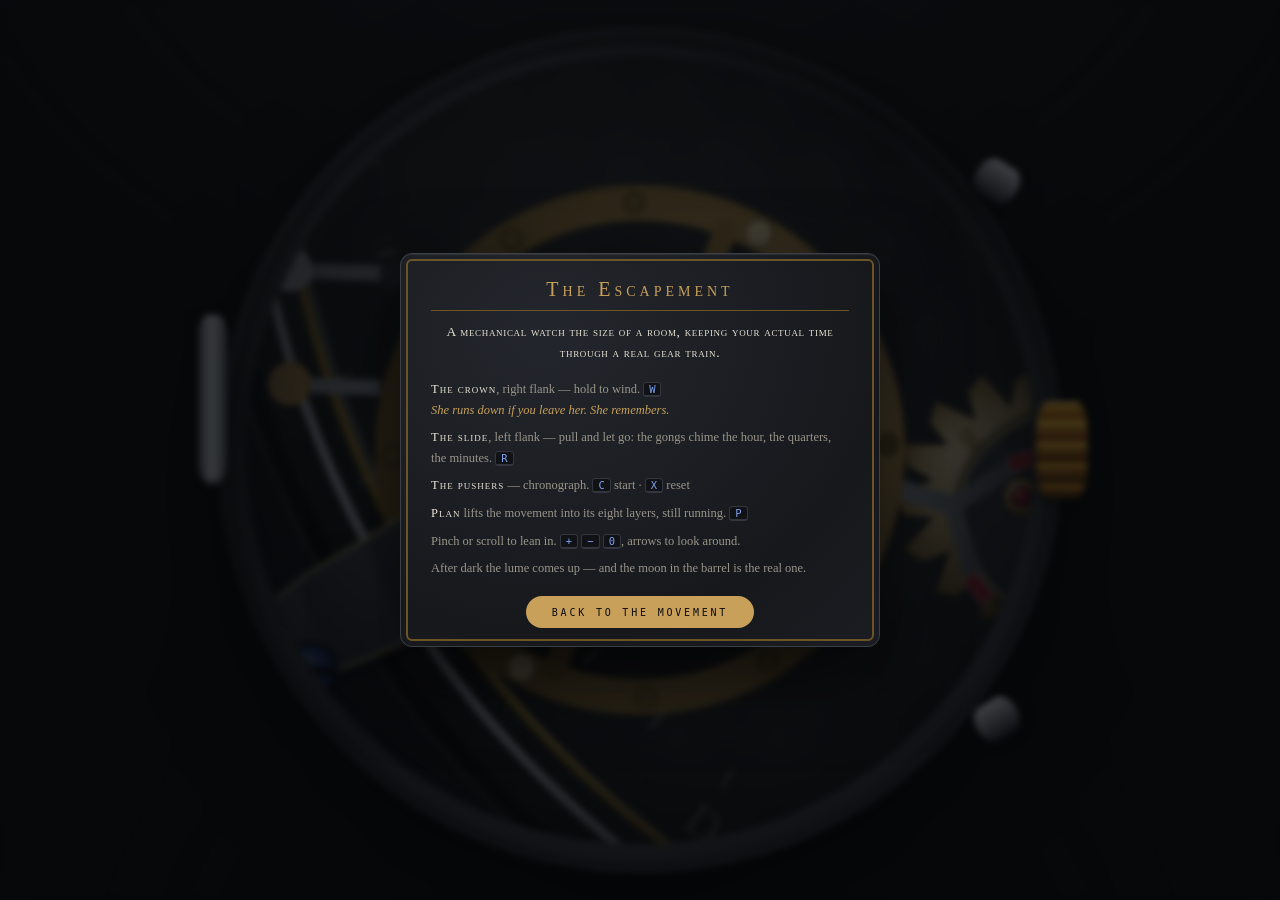
==== commit 4d0d60ff: "The caseback legend: the watch tells you what it is An engraved plate one chip away (and once, gentl" ====
--- a/index.html
+++ b/index.html
@@ -237,6 +237,62 @@
 .deck button[aria-pressed="true"]::before { content: '\25CF\2002'; font-size: 8px; vertical-align: 1px; } /* state survives without color */
 .deck button:focus-visible { outline: 2px solid var(--focus); outline-offset: 2px; }
 
+/* ---- the caseback legend: engraved, the way a caseback explains a watch ---- */
+.legend {
+  position: fixed; inset: 0; z-index: 45;
+  display: grid; place-items: center;
+  background: rgba(6,7,9,.72);
+  backdrop-filter: blur(3px);
+  padding: 4vmin;
+}
+.plate {
+  width: min(480px, 92vw);
+  background:
+    radial-gradient(120% 130% at 30% 20%, #23262c 0%, #16181c 60%, #1d2025 100%);
+  color: var(--paper);
+  border-radius: 12px;
+  border: 1px solid #3a3e46;
+  outline: 2px solid var(--brass-lo);
+  outline-offset: -8px;
+  box-shadow: 0 30px 80px rgba(0,0,0,.75), inset 0 1px 0 rgba(255,255,255,.08);
+  padding: 24px 30px 18px;
+}
+.plate h2 {
+  font-variant: small-caps; font-weight: 400;
+  letter-spacing: .2em; font-size: 20px;
+  color: var(--brass);
+  text-align: center;
+  border-bottom: 1px solid var(--brass-lo);
+  padding-bottom: 9px; margin-bottom: 11px;
+}
+.plate .what {
+  font-size: 13.5px; line-height: 1.55; text-align: center;
+  color: var(--paper); margin-bottom: 12px;
+  font-variant: small-caps; letter-spacing: .05em;
+}
+.plate ul { list-style: none; }
+.plate li { font-size: 12.5px; line-height: 1.65; padding: 3.5px 0; color: var(--paper-dim); }
+.plate strong { color: var(--paper); font-weight: 400; font-variant: small-caps; letter-spacing: .08em; }
+.plate em { color: var(--brass); font-style: italic; }
+.plate kbd {
+  font-family: var(--mono); font-size: 10.5px;
+  color: var(--blued-hi);
+  background: #101216; border: 1px solid #33363e; border-bottom-width: 2px;
+  border-radius: 3px; padding: 0 5px;
+}
+.plate-close {
+  display: block; margin: 14px auto 0;
+  font-family: var(--mono);
+  font-size: 10px; letter-spacing: .28em; text-transform: uppercase;
+  color: var(--ink);
+  background: var(--brass);
+  border: 0; border-radius: 999px;
+  padding: 11px 26px 10px;
+  cursor: pointer;
+}
+.plate-close:hover { background: var(--brass-hi); }
+.plate-close:focus-visible { outline: 2px solid var(--focus); outline-offset: 3px; }
+
 /* ---- arrival ---- */
 .masthead, .deck { opacity: 1; transition: opacity 1.2s ease .2s; }
 body.arriving .masthead, body.arriving .deck { opacity: 0; }
@@ -295,8 +351,25 @@
 
   <nav class="deck" id="deck" aria-label="Views and sound">
     <button id="plan-toggle" disabled aria-pressed="false">Plan</button>
+    <button id="legend-toggle" disabled aria-expanded="false" aria-controls="legend">Legend</button>
     <button id="sound-toggle" disabled aria-pressed="false">Sound</button>
   </nav>
+
+  <section class="legend" id="legend" aria-label="Caseback legend" hidden>
+    <div class="plate">
+      <h2>The Escapement</h2>
+      <p class="what">A mechanical watch the size of a room, keeping your actual time through a real gear train.</p>
+      <ul>
+        <li><strong>The crown</strong>, right flank — hold to wind. <kbd>W</kbd><br><em>She runs down if you leave her. She remembers.</em></li>
+        <li><strong>The slide</strong>, left flank — pull and let go: the gongs chime the hour, the quarters, the minutes. <kbd>R</kbd></li>
+        <li><strong>The pushers</strong> — chronograph. <kbd>C</kbd> start · <kbd>X</kbd> reset</li>
+        <li><strong>Plan</strong> lifts the movement into its eight layers, still running. <kbd>P</kbd></li>
+        <li>Pinch or scroll to lean in. <kbd>+</kbd> <kbd>−</kbd> <kbd>0</kbd>, arrows to look around.</li>
+        <li>After dark the lume comes up — and the moon in the barrel is the real one.</li>
+      </ul>
+      <button id="legend-close" class="plate-close">Back to the movement</button>
+    </div>
+  </section>
 
   <p class="sr-only" role="status" aria-live="polite" id="sr-status"></p>
 
@@ -2210,6 +2283,19 @@
     E.render.wake();
   };
   btn.addEventListener('click', E.planToggle);
+
+  /* ---------- the caseback legend ---------- */
+  const legendBtn = document.getElementById('legend-toggle');
+  const legend = document.getElementById('legend');
+  const legendClose = document.getElementById('legend-close');
+  E.showLegend = (open) => {
+    legend.hidden = !open;
+    legendBtn.setAttribute('aria-expanded', String(open));
+    if (open) legendClose.focus();
+  };
+  legendBtn.addEventListener('click', () => E.showLegend(legend.hidden));
+  legendClose.addEventListener('click', () => E.showLegend(false));
+  addEventListener('keydown', (e) => { if (e.key === 'Escape' && !legend.hidden) E.showLegend(false); });
 })();
 
 
@@ -2249,6 +2335,12 @@
     setTimeout(() => {
       E.say(`A mechanical watch keeping your time: ${E.time.timeLabel()}. Hold the crown to wind it; pull the slide to hear the time.`);
     }, 1200);
+
+    /* first visit: the caseback legend presents itself, once */
+    if (!E.store.get('greeted', false)) {
+      E.store.set('greeted', true);
+      setTimeout(() => { if (E.showLegend) E.showLegend(true); }, 2800);
+    }
   } catch (err) {
     /* a boot throw must never leave a black room: surface the brochure line */
     console.error(err);
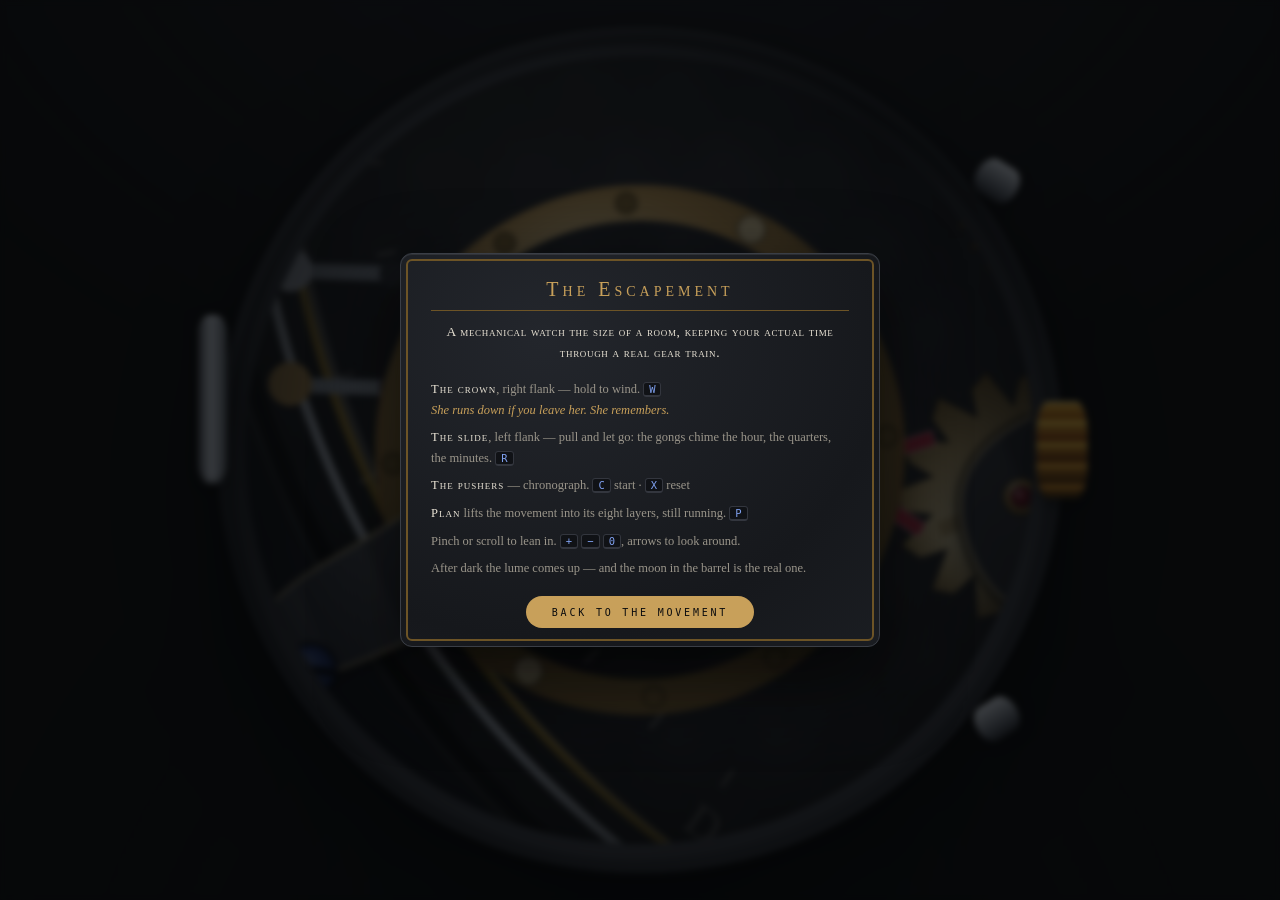
==== commit c4958eb0: "The escapement-truth pass: the last honest geometry The WHOLE train is stepped now — in a real watch" ====
--- a/index.html
+++ b/index.html
@@ -355,7 +355,7 @@
     <button id="sound-toggle" disabled aria-pressed="false">Sound</button>
   </nav>
 
-  <section class="legend" id="legend" aria-label="Caseback legend" hidden>
+  <section class="legend" id="legend" role="dialog" aria-modal="true" aria-label="Caseback legend" hidden>
     <div class="plate">
       <h2>The Escapement</h2>
       <p class="what">A mechanical watch the size of a room, keeping your actual time through a real gear train.</p>
@@ -653,43 +653,54 @@
     return T.reserve - before; /* how much actually took (0 at full wind) */
   }
 
-  /* ---- angles (radians) for every rotating part, from the display clock ---- */
+  /* ---- angles (radians) for every rotating part, from the display clock ----
+     THE WHOLE TRAIN IS STEPPED. In a real watch nothing glides: the escapement
+     releases the entire gear train five times a second, so the center wheel
+     jumps exactly like the escape wheel does — just 600 times smaller. Every
+     wheel quantizes to the same tick grid with the same settle curve, which
+     keeps every mesh phase-true at every instant. */
   function angles() {
     const ms = dispMs();
-    const tick = Math.floor(ms / BEAT);
     const tIn = (ms % BEAT) / BEAT;                 /* 0..1 inside the beat */
-    /* stepped advance with a fast settle (the wheel lands, it doesn't glide) */
-    const settle = Math.min(1, tIn * 6);
-    const stepped = (stepsPerRev) => E.TAU * ((tick % stepsPerRev) + settle * (T.phase !== 'stop' ? 1 : 0)) / stepsPerRev;
-
-    const running = T.phase !== 'stop';
+    /* the settle: the train lands within the first sixth of the beat */
+    const settle = Math.min(1, tIn * 6) * (T.phase !== 'stop' ? 1 : 0);
+
+    const rm = E.rm.matches;
     const d = new Date(ms);
     const secOfDay = d.getHours() * 3600 + d.getMinutes() * 60 + d.getSeconds() + d.getMilliseconds() / 1000;
+    /* one revolution per `period` seconds, advanced on the 200ms tick grid */
+    const q = (period) => {
+      const steps = period * 5;
+      const k = Math.floor((secOfDay * 5) % steps);
+      return E.TAU * (k + settle) / steps;
+    };
 
     /* balance: sinusoid on the 400ms period, ticks at the zero crossings.
        Reduced motion: the balance holds its pose and the seconds hand steps
        once a second — the movement is composed, not stripped. */
-    const rm = E.rm.matches;
     const phase = (ms % (BEAT * 2)) / (BEAT * 2);
     const balance = rm ? 0 : Math.sin(phase * E.TAU) * 2.4 * T.amp; /* ±137° at full amplitude */
-    /* pallet fork: square-ish wave with soft corners, ±10° */
-    const fork = rm ? 0 : Math.tanh(Math.sin(phase * E.TAU) * 6) * 0.17 * (T.amp > 0.05 ? 1 : 0);
+    /* pallet fork: alternates pallets each tick; the swap happens in the
+       drop window right after the release */
+    const tickParity = Math.floor(ms / BEAT) % 2 === 0 ? 1 : -1;
+    const forkSwing = rm ? 0 : (T.amp > 0.05 ? 1 : 0);
+    const fork = forkSwing * tickParity * (tIn < 0.14 ? -1 + 2 * (tIn / 0.14) : 1) * 0.155;
 
     return {
       balance, fork,
       /* escape turns AGAINST the fourth wheel — meshed metal, opposite spins */
-      escape: -(running ? stepped(30) : E.TAU * (lastTicks % 30) / 30),
-      third:  -E.TAU * ((secOfDay % 450) / 450),
-      center: E.TAU * ((secOfDay % 3600) / 3600),           /* minute */
-      hour:   E.TAU * ((secOfDay % 43200) / 43200),
-      barrel: -E.TAU * ((secOfDay % 21600) / 21600),        /* 1 rev / 6h */
+      escape: -q(6),
+      third:  -q(450),
+      center: q(3600),           /* minute */
+      hour:   q(43200),
+      barrel: -q(21600),        /* 1 rev / 6h */
       /* the disc turns half a revolution per synodic month; the quarter-turn
          offset centers a moon in the aperture at FULL moon (age = half month) */
       moon:   E.TAU * (((ms / 86400000 - NEWMOON) / SYNODIC) % 1) / 2 + Math.PI / 2,
       chronoSec: E.TAU * ((T.chrono.ms % 60000) / 60000),
       chronoMin: E.TAU * ((T.chrono.ms % 1800000) / 1800000),
       reserve: T.reserve,
-      seconds: rm ? E.TAU * Math.floor(secOfDay % 60) / 60 : stepped(300), /* rm: 1 step/s */
+      seconds: rm ? E.TAU * Math.floor(secOfDay % 60) / 60 : q(60),
       secOfDay,
     };
   }
@@ -773,6 +784,7 @@
       ['barrel', 96, L.barrelP, 'center', 16, L.centerP],
       ['center', 80, L.centerP, 'third', 10, L.thirdP],
       ['third', 75, L.thirdP, 'fourth', 10, L.fourthP],
+      ['fourth', 80, L.fourthP, 'escape', 8, L.escapeP], /* the most-watched mesh in the room */
     ];
     for (const [a, NA, PA, b, LB, PB] of pairs) {
       const alphaA = Math.atan2(PB[1] - PA[1], PB[0] - PA[0]);
@@ -970,6 +982,16 @@
       ctx.beginPath(); ctx.moveTo(Math.cos(a) * r * .1, Math.sin(a) * r * .1);
       ctx.lineTo(Math.cos(a) * r * .78, Math.sin(a) * r * .78); ctx.stroke();
     }
+    /* the escape pinion: eight steel leaves the fourth wheel actually drives */
+    ctx.fillStyle = metal(ctx, L.escape.pinion, '#9aa3ad', '#dfe6ee', '#4b5157');
+    ctx.beginPath(); ctx.arc(0, 0, L.escape.pinion, 0, TAU); ctx.fill();
+    ctx.strokeStyle = 'rgba(0,0,0,.4)'; ctx.lineWidth = 1; ctx.stroke();
+    ctx.strokeStyle = 'rgba(0,0,0,.3)'; ctx.lineWidth = 1.6;
+    for (let i = 0; i < 8; i++) {
+      const a = (i / 8) * TAU;
+      ctx.beginPath(); ctx.moveTo(Math.cos(a) * L.escape.pinion * .3, Math.sin(a) * L.escape.pinion * .3);
+      ctx.lineTo(Math.cos(a) * L.escape.pinion * .95, Math.sin(a) * L.escape.pinion * .95); ctx.stroke();
+    }
     ctx.fillStyle = '#22252b';
     ctx.beginPath(); ctx.arc(0, 0, 3.4, 0, TAU); ctx.fill();
     return { c, r: r + pad, px };
@@ -1009,30 +1031,36 @@
     return { c, r: r + pad, px };
   }
 
-  /* pallet fork sprite (drawn pointing +y toward the escape wheel) */
+  /* pallet fork sprite (drawn pointing +y toward the escape wheel).
+     TRUE ANATOMY: the pivot sits just outside the escape wheel, so the
+     pallet frame straddles the top of the wheel — stones one tooth-pitch
+     apart (~22 units at r52), reaching INTO the tooth circle so the lock
+     actually reads at the hero zoom. The body runs the other way to the
+     horns that catch the balance's impulse jewel. */
   function bakeFork(px) {
-    const len = 78, pad = 26;
+    const len = 78, pad = 30;
     const S = Math.ceil((len + pad) * 2 * px);
     const c = cvs(S, S), ctx = c.getContext('2d');
     ctx.translate(S / 2, S / 2); ctx.scale(px, px);
     ctx.strokeStyle = metal(ctx, len, '#9aa3ad', '#dfe6ee', '#4b5157');
-    ctx.lineWidth = 9; ctx.lineCap = 'round';
-    /* the stem: pivot at origin; horns toward -y (balance); pallets toward +y (escape) */
-    ctx.beginPath(); ctx.moveTo(0, -len * .48); ctx.lineTo(0, len * .58); ctx.stroke();
-    /* fork horns */
-    ctx.lineWidth = 6;
-    ctx.beginPath(); ctx.moveTo(0, -len * .48); ctx.lineTo(-11, -len * .78); ctx.stroke();
-    ctx.beginPath(); ctx.moveTo(0, -len * .48); ctx.lineTo(11, -len * .78); ctx.stroke();
-    /* pallet arms + ruby pallet stones */
+    ctx.lineCap = 'round';
+    /* the stem toward the balance (−y), ending in the horns */
     ctx.lineWidth = 8;
-    ctx.beginPath(); ctx.moveTo(0, len * .58); ctx.lineTo(-30, len * .82); ctx.stroke();
-    ctx.beginPath(); ctx.moveTo(0, len * .58); ctx.lineTo(26, len * .86); ctx.stroke();
-    for (const [x, y, a] of [[-33, len * .86, .6], [29, len * .9, -.6]]) {
+    ctx.beginPath(); ctx.moveTo(0, 6); ctx.lineTo(0, -len * .62); ctx.stroke();
+    ctx.lineWidth = 5.5;
+    ctx.beginPath(); ctx.moveTo(0, -len * .62); ctx.lineTo(-10, -len * .88); ctx.stroke();
+    ctx.beginPath(); ctx.moveTo(0, -len * .62); ctx.lineTo(10, -len * .88); ctx.stroke();
+    /* the pallet frame: a shallow anchor straddling the wheel top */
+    ctx.lineWidth = 7;
+    ctx.beginPath(); ctx.moveTo(-15, 14); ctx.lineTo(0, 6); ctx.lineTo(14, 16); ctx.stroke();
+    /* ruby stones angled like real entry/exit pallets, tips reaching into
+       the tooth circle (escape center is 75 below the pivot; teeth at 45-59) */
+    for (const [x, y, a] of [[-17, 21, 0.52], [16, 23, -0.38]]) {
       ctx.save(); ctx.translate(x, y); ctx.rotate(a);
       ctx.fillStyle = '#c23049';
-      ctx.fillRect(-3.6, -7, 7.2, 14);
+      ctx.fillRect(-3.4, -4, 6.8, 15);
       ctx.strokeStyle = 'rgba(255,255,255,.35)'; ctx.lineWidth = 1;
-      ctx.strokeRect(-3.6, -7, 7.2, 14);
+      ctx.strokeRect(-3.4, -4, 6.8, 15);
       ctx.restore();
     }
     ctx.fillStyle = '#22252b';
@@ -1671,7 +1699,7 @@
     drawSprite(ctx, F().centerW, 0, 0, A.center + PH.center, lift(2));
     drawSprite(ctx, F().thirdW, L().thirdP[0], L().thirdP[1], A.third + PH.third, lift(2));
     drawSprite(ctx, F().fourthW, L().fourthP[0], L().fourthP[1], A.seconds + PH.fourth, lift(2));
-    drawSprite(ctx, F().escapeW, L().escapeP[0], L().escapeP[1], A.escape, lift(2));
+    drawSprite(ctx, F().escapeW, L().escapeP[0], L().escapeP[1], A.escape + PH.escape, lift(2));
 
     /* ---- 3 gongs + hammers ---- */
     drawSprite(ctx, F().gongs, 0, 0, 0, lift(3));
@@ -2284,15 +2312,26 @@
   };
   btn.addEventListener('click', E.planToggle);
 
-  /* ---------- the caseback legend ---------- */
+  /* ---------- the caseback legend: a real dialog, focus held and returned ---------- */
   const legendBtn = document.getElementById('legend-toggle');
   const legend = document.getElementById('legend');
   const legendClose = document.getElementById('legend-close');
-  E.showLegend = (open) => {
+  let legendReturn = null;
+  E.showLegend = (open, stealFocus = true) => {
     legend.hidden = !open;
     legendBtn.setAttribute('aria-expanded', String(open));
-    if (open) legendClose.focus();
+    if (open) {
+      legendReturn = document.activeElement;
+      if (stealFocus) legendClose.focus();
+    } else if (legendReturn && legendReturn.focus) {
+      legendReturn.focus();
+      legendReturn = null;
+    }
   };
+  legend.addEventListener('keydown', (e) => {
+    if (e.key === 'Tab') { e.preventDefault(); legendClose.focus(); } /* one tabbable: a loop of one */
+  });
+  legend.addEventListener('click', (e) => { if (e.target === legend) E.showLegend(false); });
   legendBtn.addEventListener('click', () => E.showLegend(legend.hidden));
   legendClose.addEventListener('click', () => E.showLegend(false));
   addEventListener('keydown', (e) => { if (e.key === 'Escape' && !legend.hidden) E.showLegend(false); });
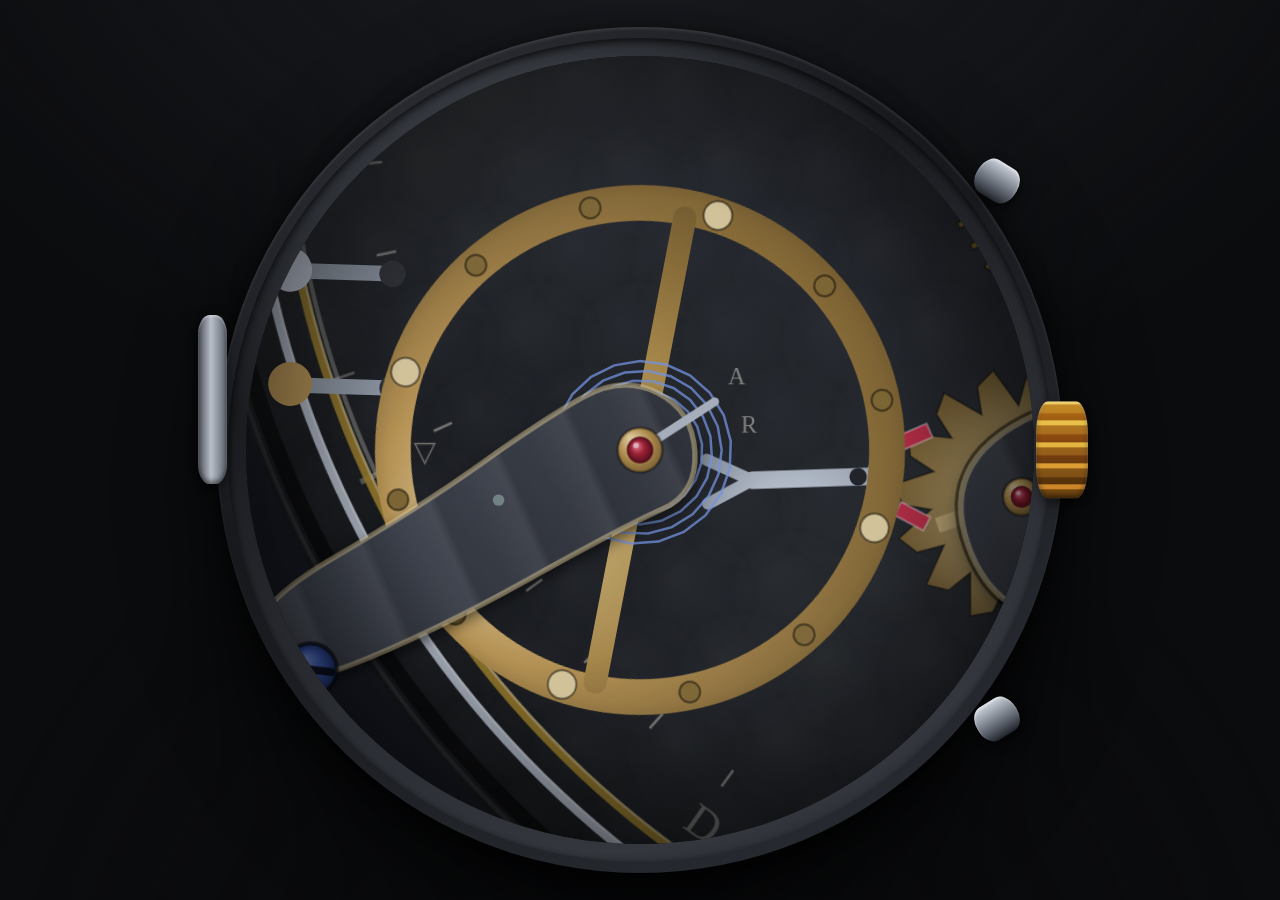
==== commit b8b2619e: "The legend steps aside: docked, never a wall The caseback plate now stands beside the movement — no " ====
--- a/index.html
+++ b/index.html
@@ -238,15 +238,33 @@
 .deck button:focus-visible { outline: 2px solid var(--focus); outline-offset: 2px; }
 
 /* ---- the caseback legend: engraved, the way a caseback explains a watch ---- */
+/* the legend DOCKS beside the movement — nothing between you and the metal.
+   No scrim, no modal: the room stays alive while the plate is out. */
 .legend {
-  position: fixed; inset: 0; z-index: 45;
-  display: grid; place-items: center;
-  background: rgba(6,7,9,.72);
-  backdrop-filter: blur(3px);
-  padding: 4vmin;
+  position: fixed; z-index: 35;
+  left: 22px; top: 50%;
+  transform: translateY(-50%);
+  max-height: min(78vh, 640px);
+  overflow: auto;
+  overscroll-behavior: contain;
+}
+.legend .plate { animation: plateIn .45s cubic-bezier(.2,.9,.25,1); }
+@keyframes plateIn {
+  from { opacity: 0; transform: translateX(-26px); }
+  to   { opacity: 1; transform: none; }
+}
+@media (prefers-reduced-motion: reduce) {
+  .legend .plate { animation: none; }
+}
+@media (max-width: 900px) {
+  .legend {
+    left: 8px; right: 8px; top: auto; bottom: 66px;
+    transform: none;
+    max-height: 46vh; /* the movement stays in view above the plate */
+  }
 }
 .plate {
-  width: min(480px, 92vw);
+  width: min(340px, calc(100vw - 20px));
   background:
     radial-gradient(120% 130% at 30% 20%, #23262c 0%, #16181c 60%, #1d2025 100%);
   color: var(--paper);
@@ -255,23 +273,23 @@
   outline: 2px solid var(--brass-lo);
   outline-offset: -8px;
   box-shadow: 0 30px 80px rgba(0,0,0,.75), inset 0 1px 0 rgba(255,255,255,.08);
-  padding: 24px 30px 18px;
+  padding: 16px 20px 14px;
 }
 .plate h2 {
   font-variant: small-caps; font-weight: 400;
-  letter-spacing: .2em; font-size: 20px;
+  letter-spacing: .2em; font-size: 17px;
   color: var(--brass);
   text-align: center;
   border-bottom: 1px solid var(--brass-lo);
   padding-bottom: 9px; margin-bottom: 11px;
 }
 .plate .what {
-  font-size: 13.5px; line-height: 1.55; text-align: center;
-  color: var(--paper); margin-bottom: 12px;
+  font-size: 12.5px; line-height: 1.5; text-align: center;
+  color: var(--paper); margin-bottom: 10px;
   font-variant: small-caps; letter-spacing: .05em;
 }
 .plate ul { list-style: none; }
-.plate li { font-size: 12.5px; line-height: 1.65; padding: 3.5px 0; color: var(--paper-dim); }
+.plate li { font-size: 12px; line-height: 1.6; padding: 3px 0; color: var(--paper-dim); }
 .plate strong { color: var(--paper); font-weight: 400; font-variant: small-caps; letter-spacing: .08em; }
 .plate em { color: var(--brass); font-style: italic; }
 .plate kbd {
@@ -2087,6 +2105,7 @@
   };
 
   cv.addEventListener('pointerdown', (e) => {
+    if (E.dismissLegendSoft) E.dismissLegendSoft(); /* hands on the metal: the plate excuses itself */
     if (E.plan.on) return;
     cv.setPointerCapture(e.pointerId);
     ptrs.set(e.pointerId, { x: e.clientX, y: e.clientY });
@@ -2172,6 +2191,7 @@
     E.render.wake();
   }
   const windStart = (e) => {
+    if (E.dismissLegendSoft) E.dismissLegendSoft();
     if (e.type === 'pointerdown') {
       e.preventDefault();
       if (e.pointerId !== undefined) { try { crown.setPointerCapture(e.pointerId); } catch { } }
@@ -2312,26 +2332,29 @@
   };
   btn.addEventListener('click', E.planToggle);
 
-  /* ---------- the caseback legend: a real dialog, focus held and returned ---------- */
+  /* ---------- the caseback legend: a DOCKED plate, never a wall ----------
+     It stands beside the movement; the room stays live around it. When the
+     visitor starts actually working the watch, it excuses itself. */
   const legendBtn = document.getElementById('legend-toggle');
   const legend = document.getElementById('legend');
   const legendClose = document.getElementById('legend-close');
-  let legendReturn = null;
+  let legendReturn = null, legendAuto = false;
   E.showLegend = (open, stealFocus = true) => {
     legend.hidden = !open;
     legendBtn.setAttribute('aria-expanded', String(open));
+    legendAuto = open && !stealFocus;
     if (open) {
       legendReturn = document.activeElement;
       if (stealFocus) legendClose.focus();
-    } else if (legendReturn && legendReturn.focus) {
-      legendReturn.focus();
+    } else {
+      if (stealFocus && legendReturn && legendReturn.focus) legendReturn.focus();
       legendReturn = null;
     }
   };
-  legend.addEventListener('keydown', (e) => {
-    if (e.key === 'Tab') { e.preventDefault(); legendClose.focus(); } /* one tabbable: a loop of one */
-  });
-  legend.addEventListener('click', (e) => { if (e.target === legend) E.showLegend(false); });
+  /* the plate bows out once you start working the watch */
+  E.dismissLegendSoft = () => {
+    if (legendAuto && !legend.hidden) E.showLegend(false, false);
+  };
   legendBtn.addEventListener('click', () => E.showLegend(legend.hidden));
   legendClose.addEventListener('click', () => E.showLegend(false));
   addEventListener('keydown', (e) => { if (e.key === 'Escape' && !legend.hidden) E.showLegend(false); });
@@ -2378,7 +2401,7 @@
     /* first visit: the caseback legend presents itself, once */
     if (!E.store.get('greeted', false)) {
       E.store.set('greeted', true);
-      setTimeout(() => { if (E.showLegend) E.showLegend(true); }, 2800);
+      setTimeout(() => { if (E.showLegend) E.showLegend(true, false); }, 2800); /* docked, no focus theft */
     }
   } catch (err) {
     /* a boot throw must never leave a black room: surface the brochure line */
